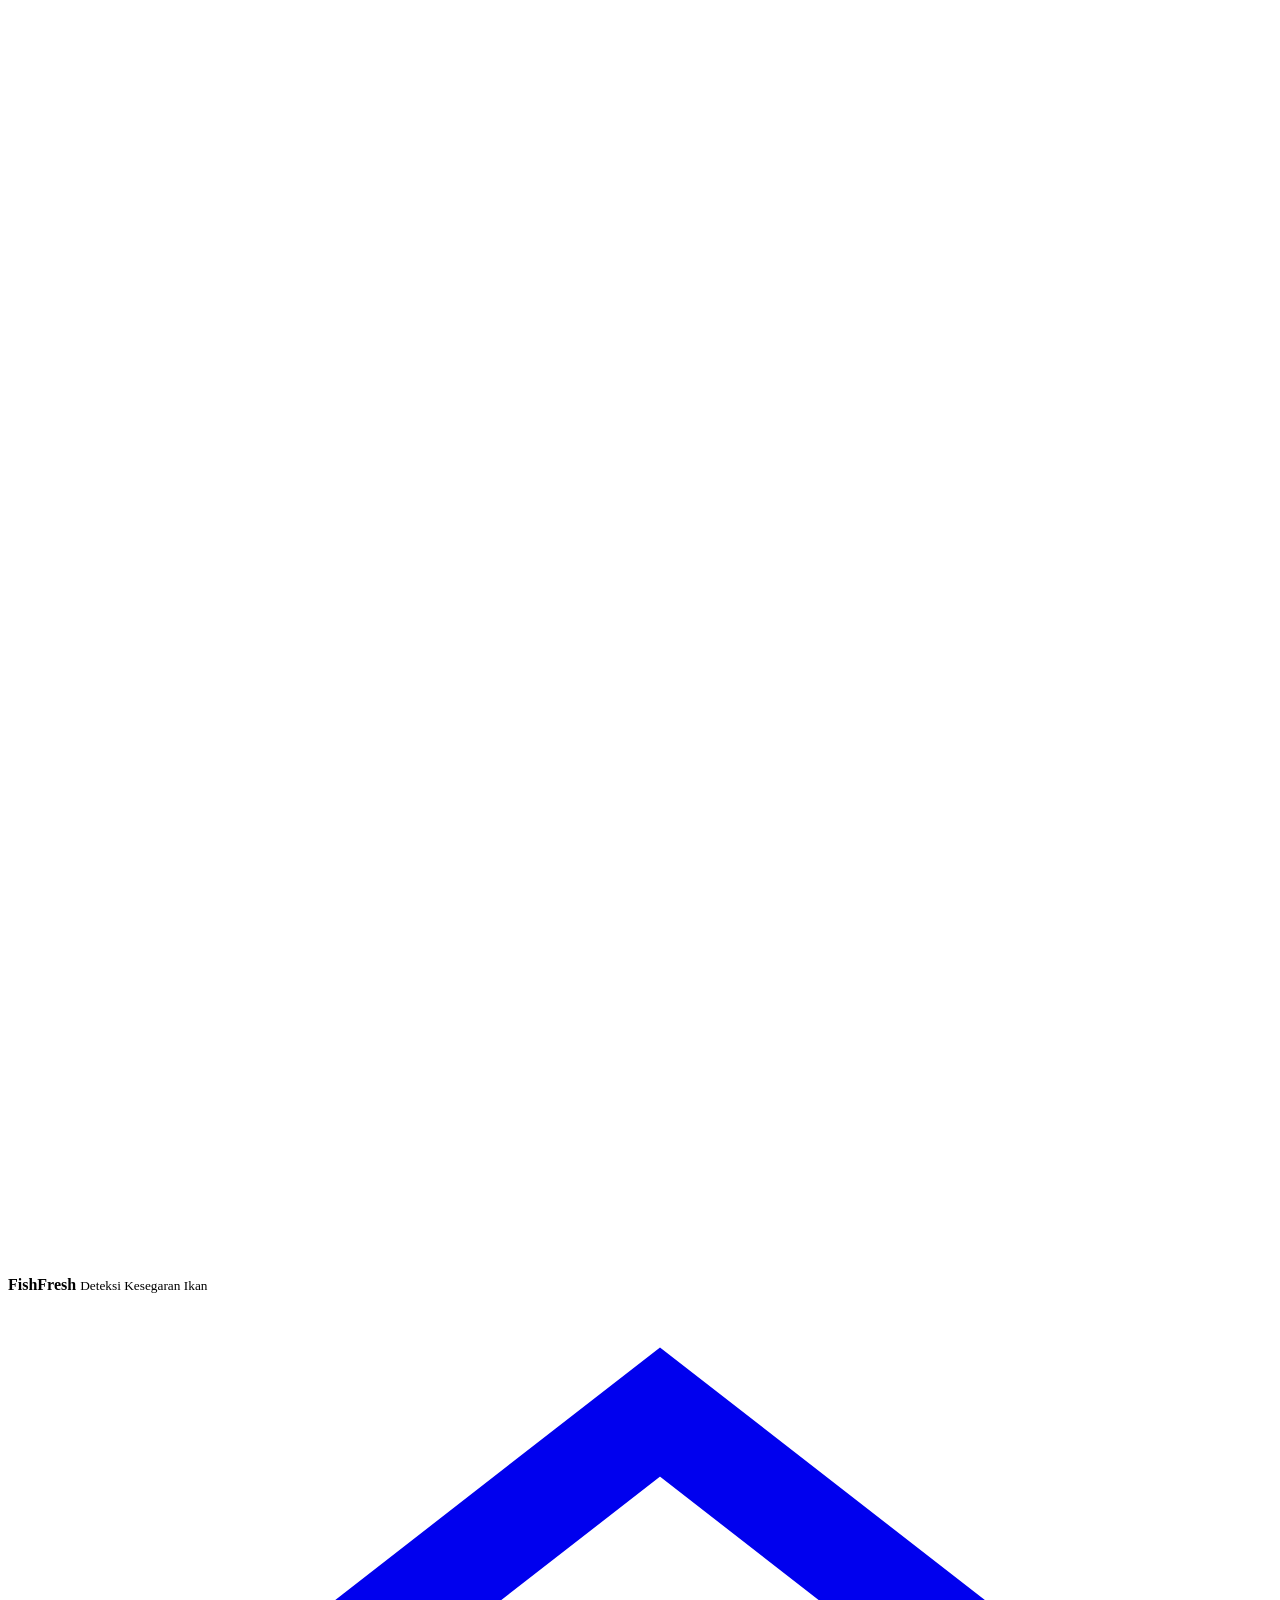
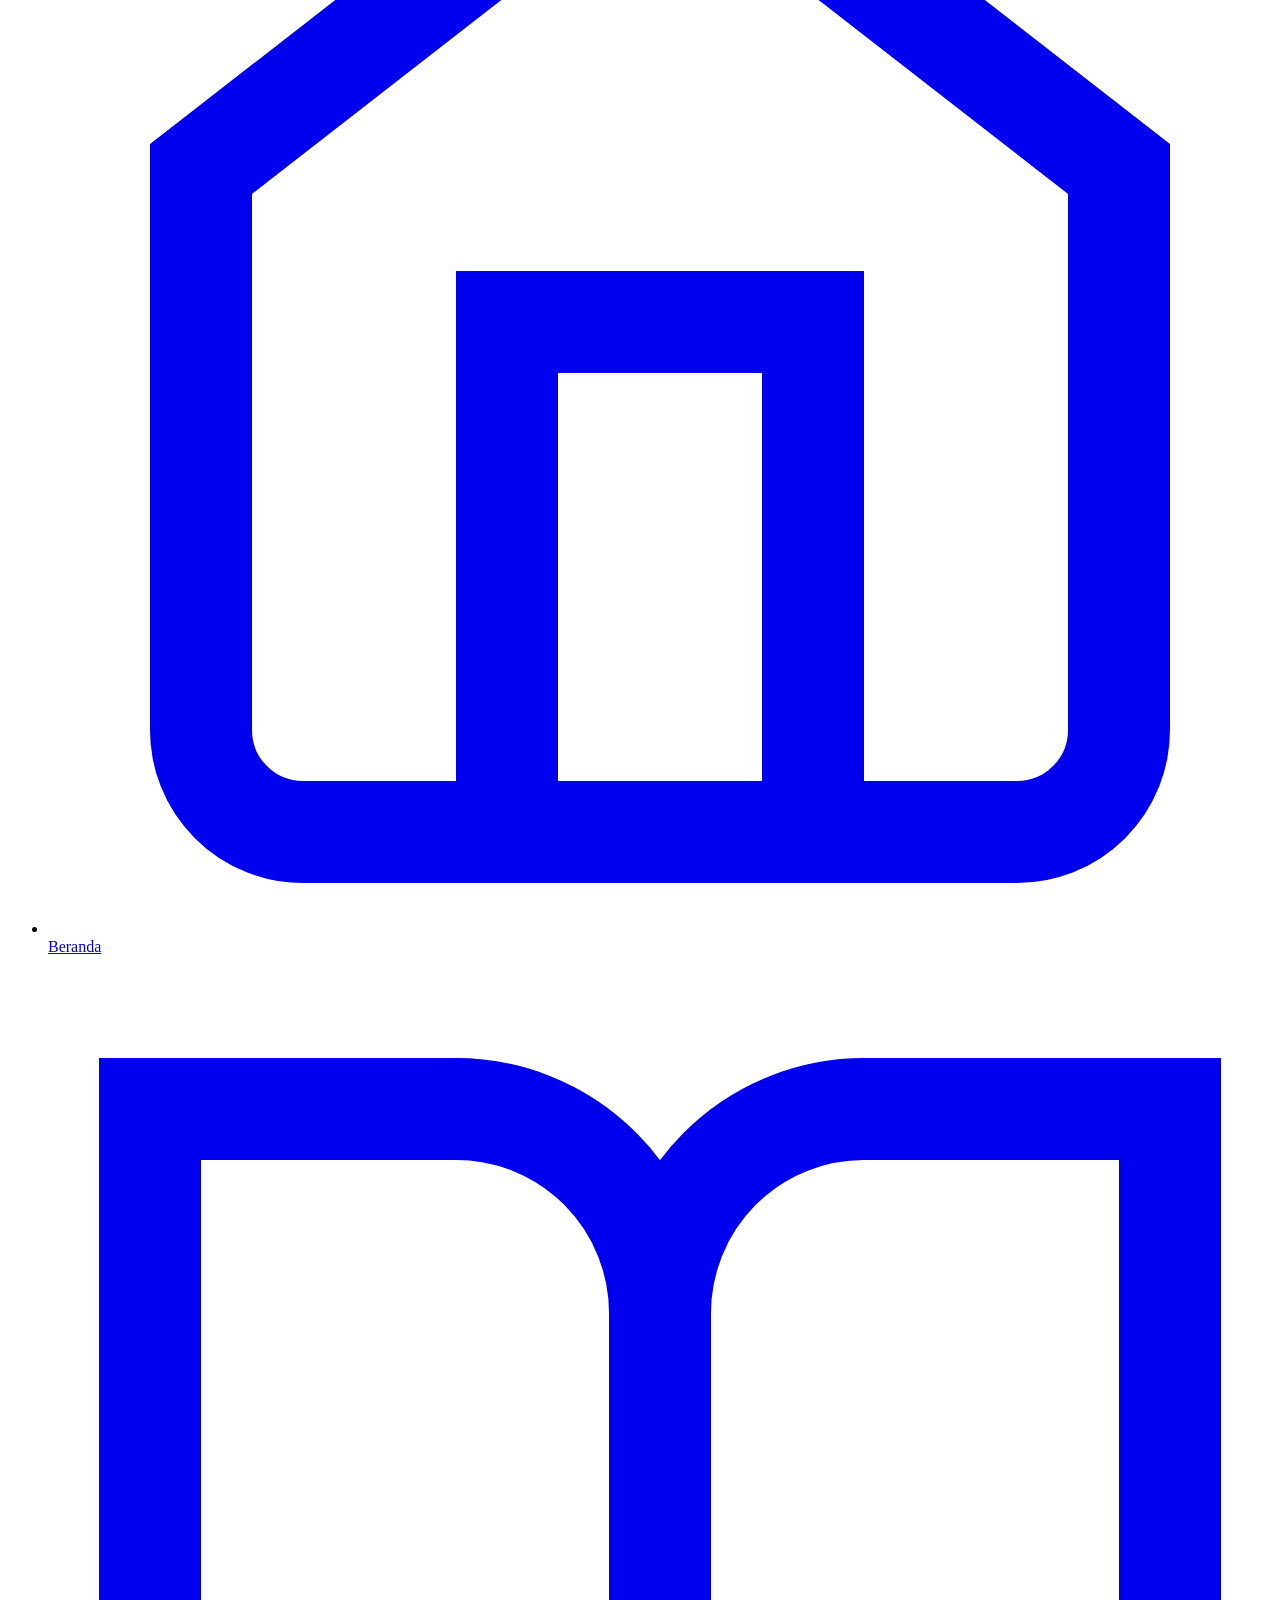
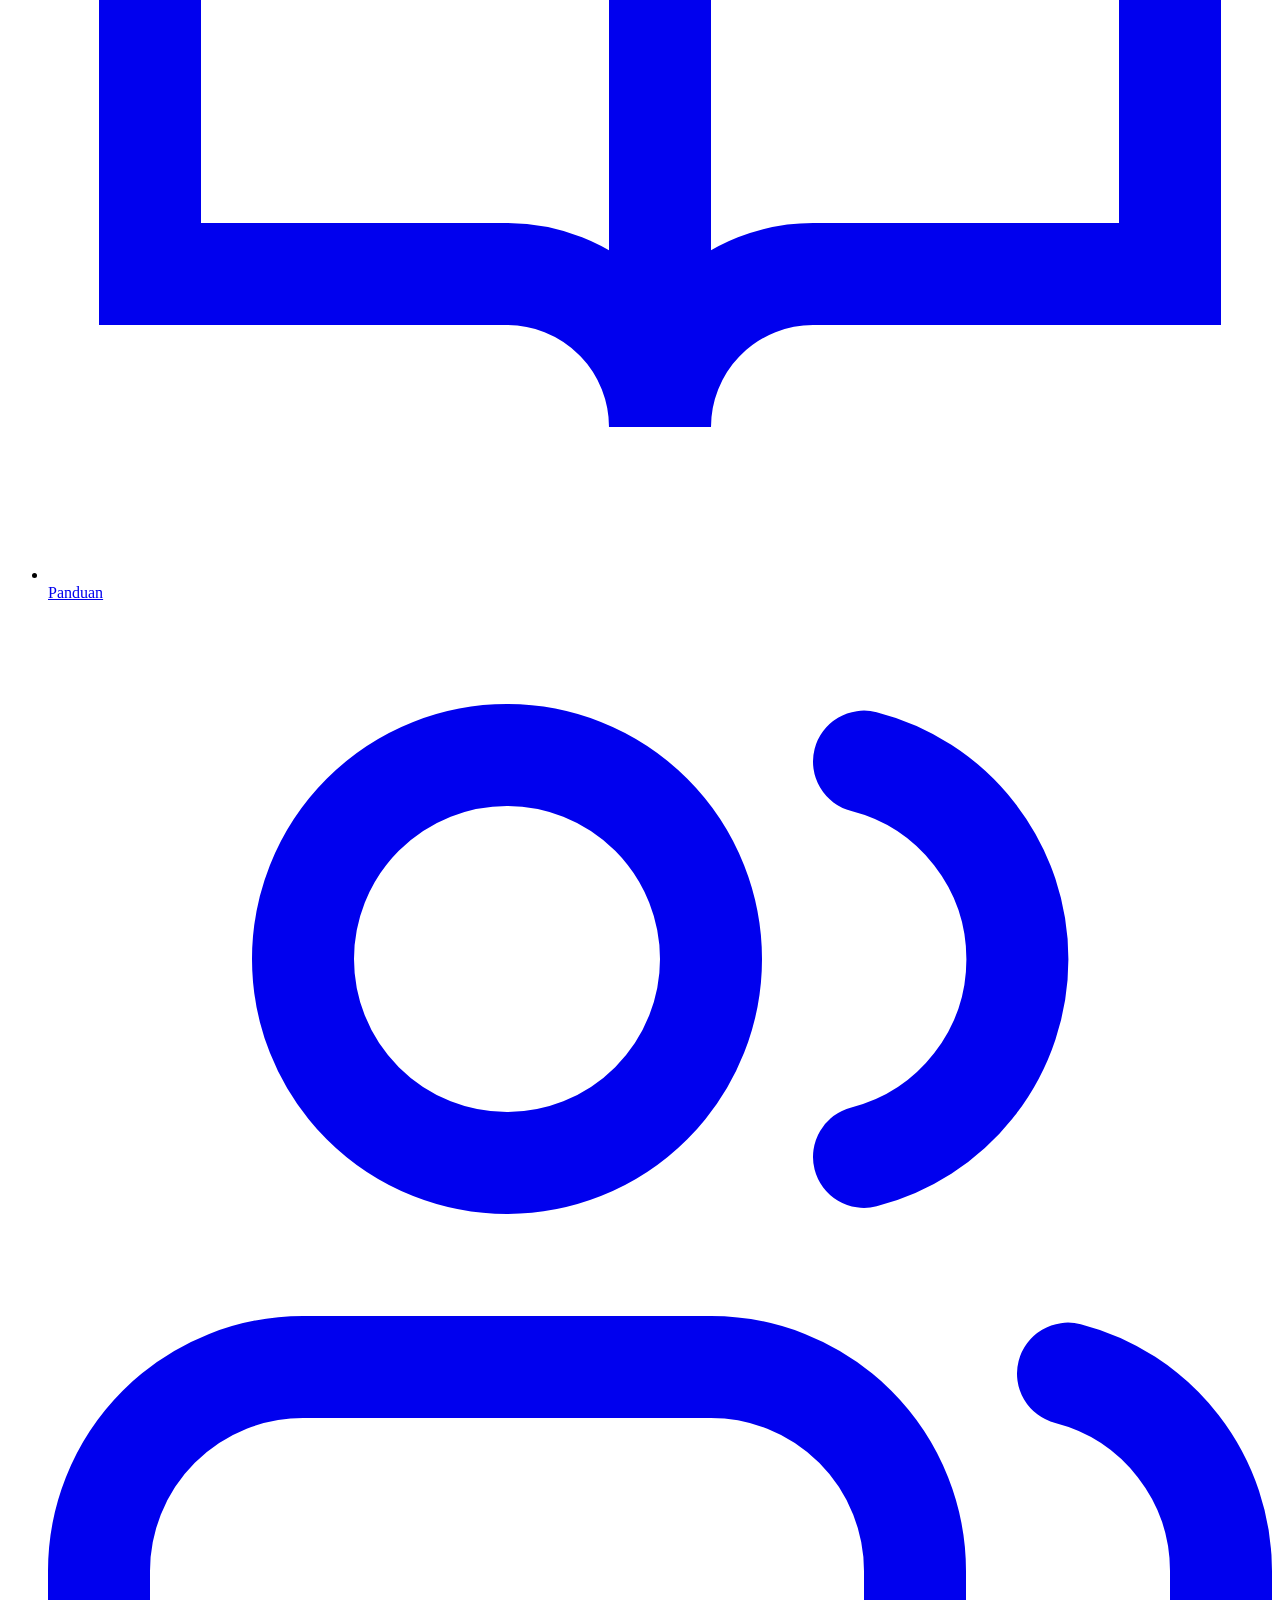
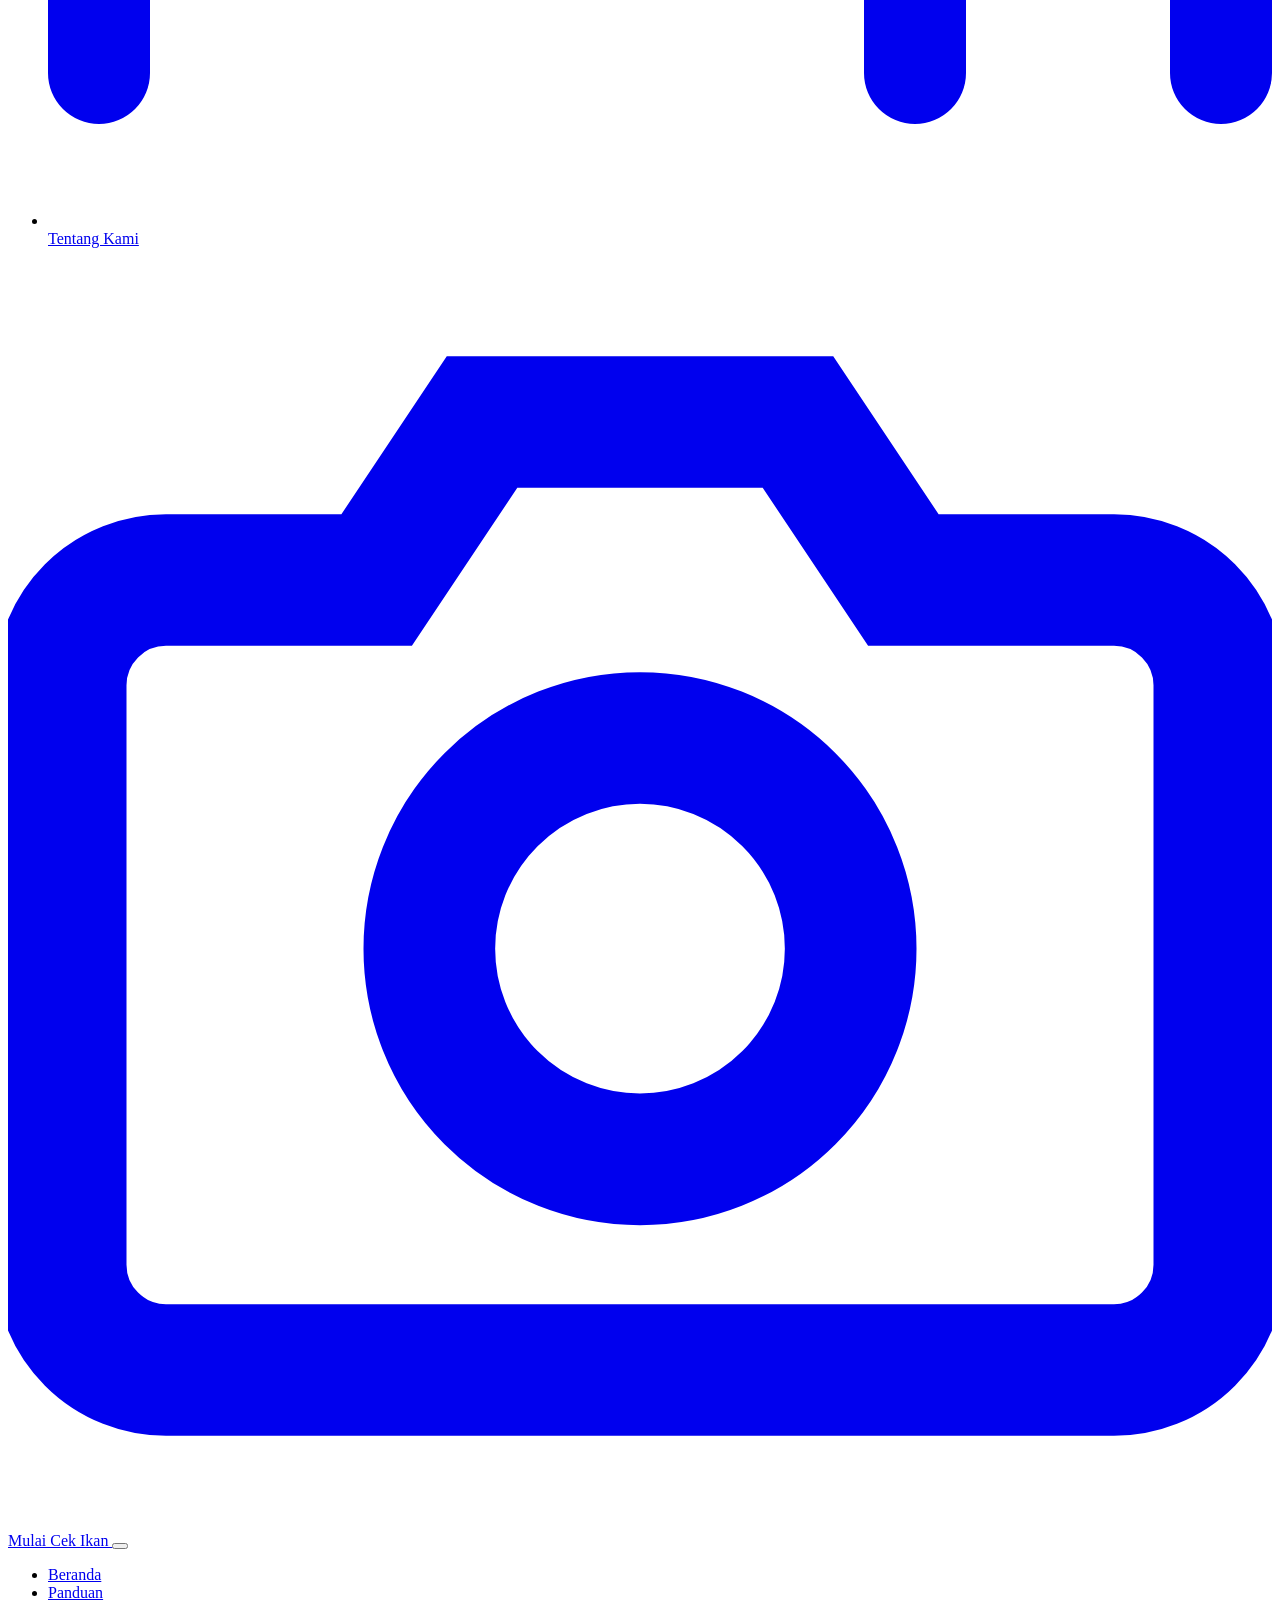
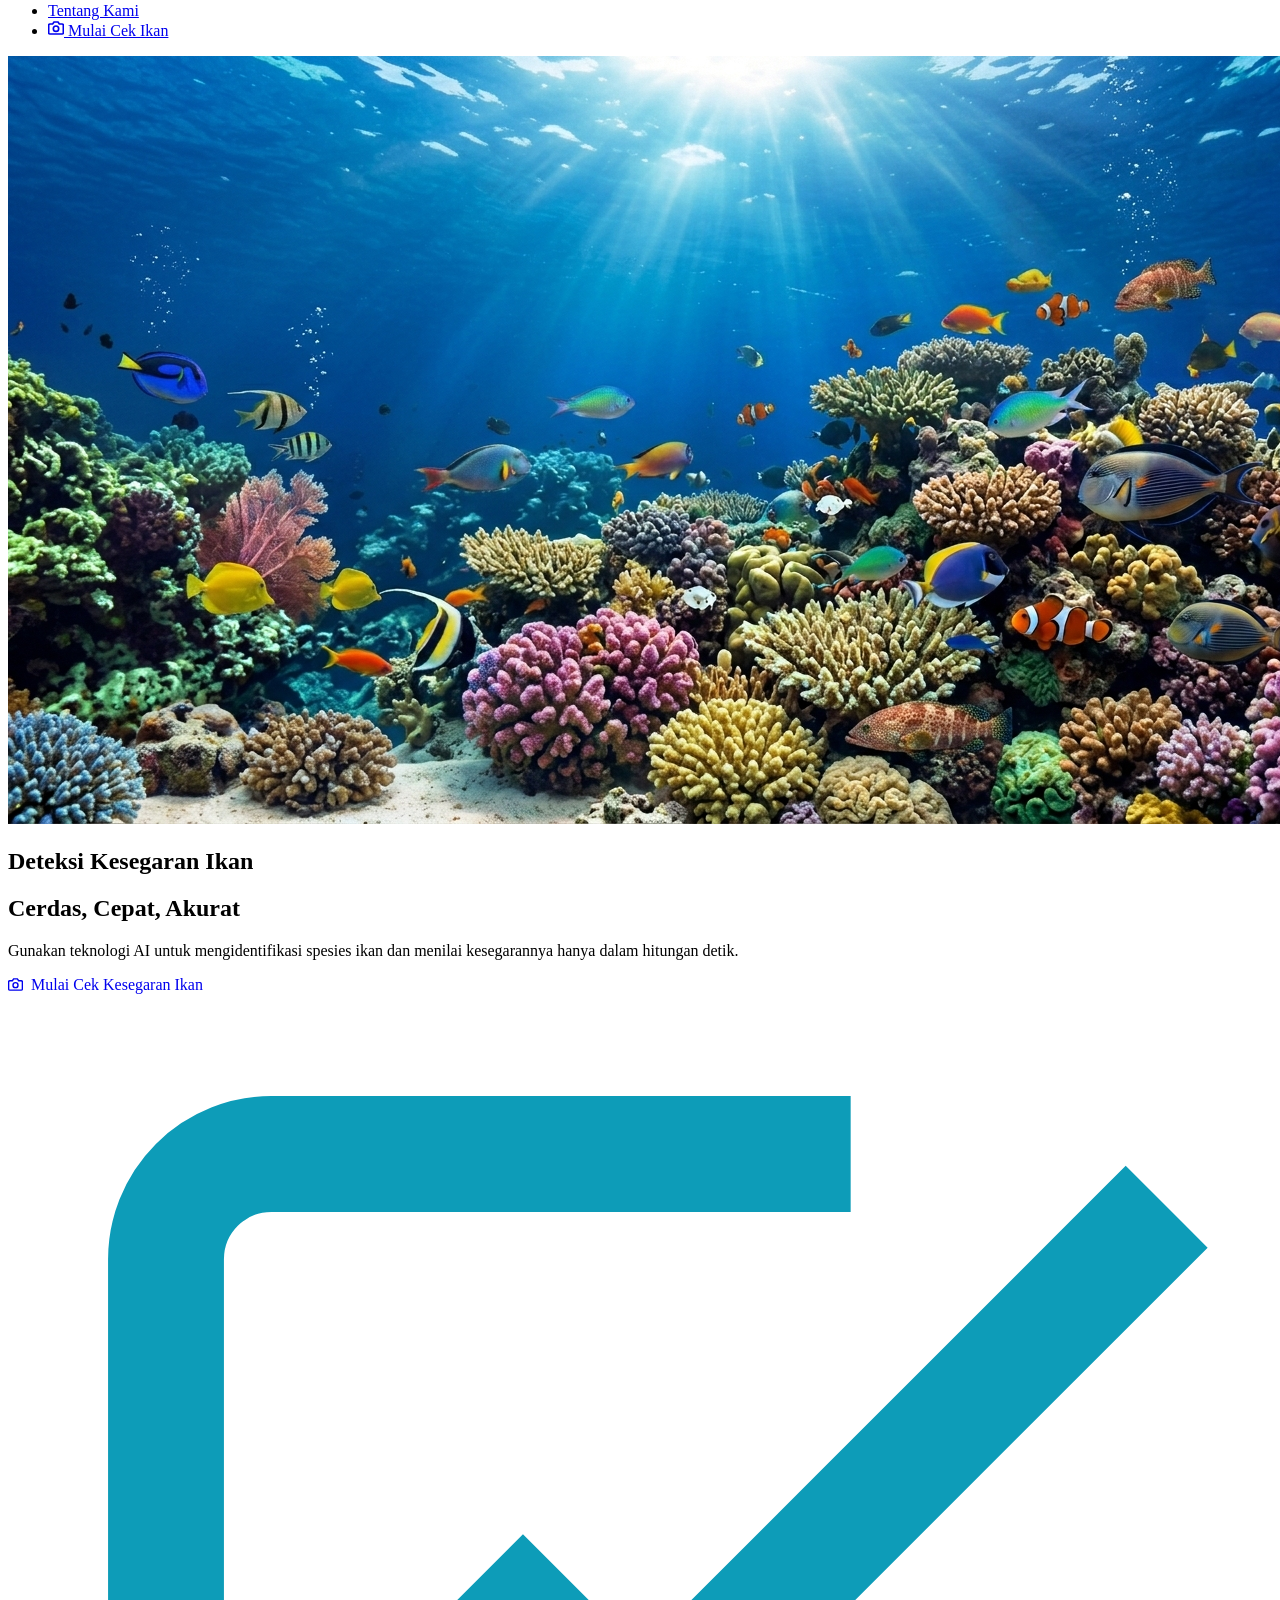
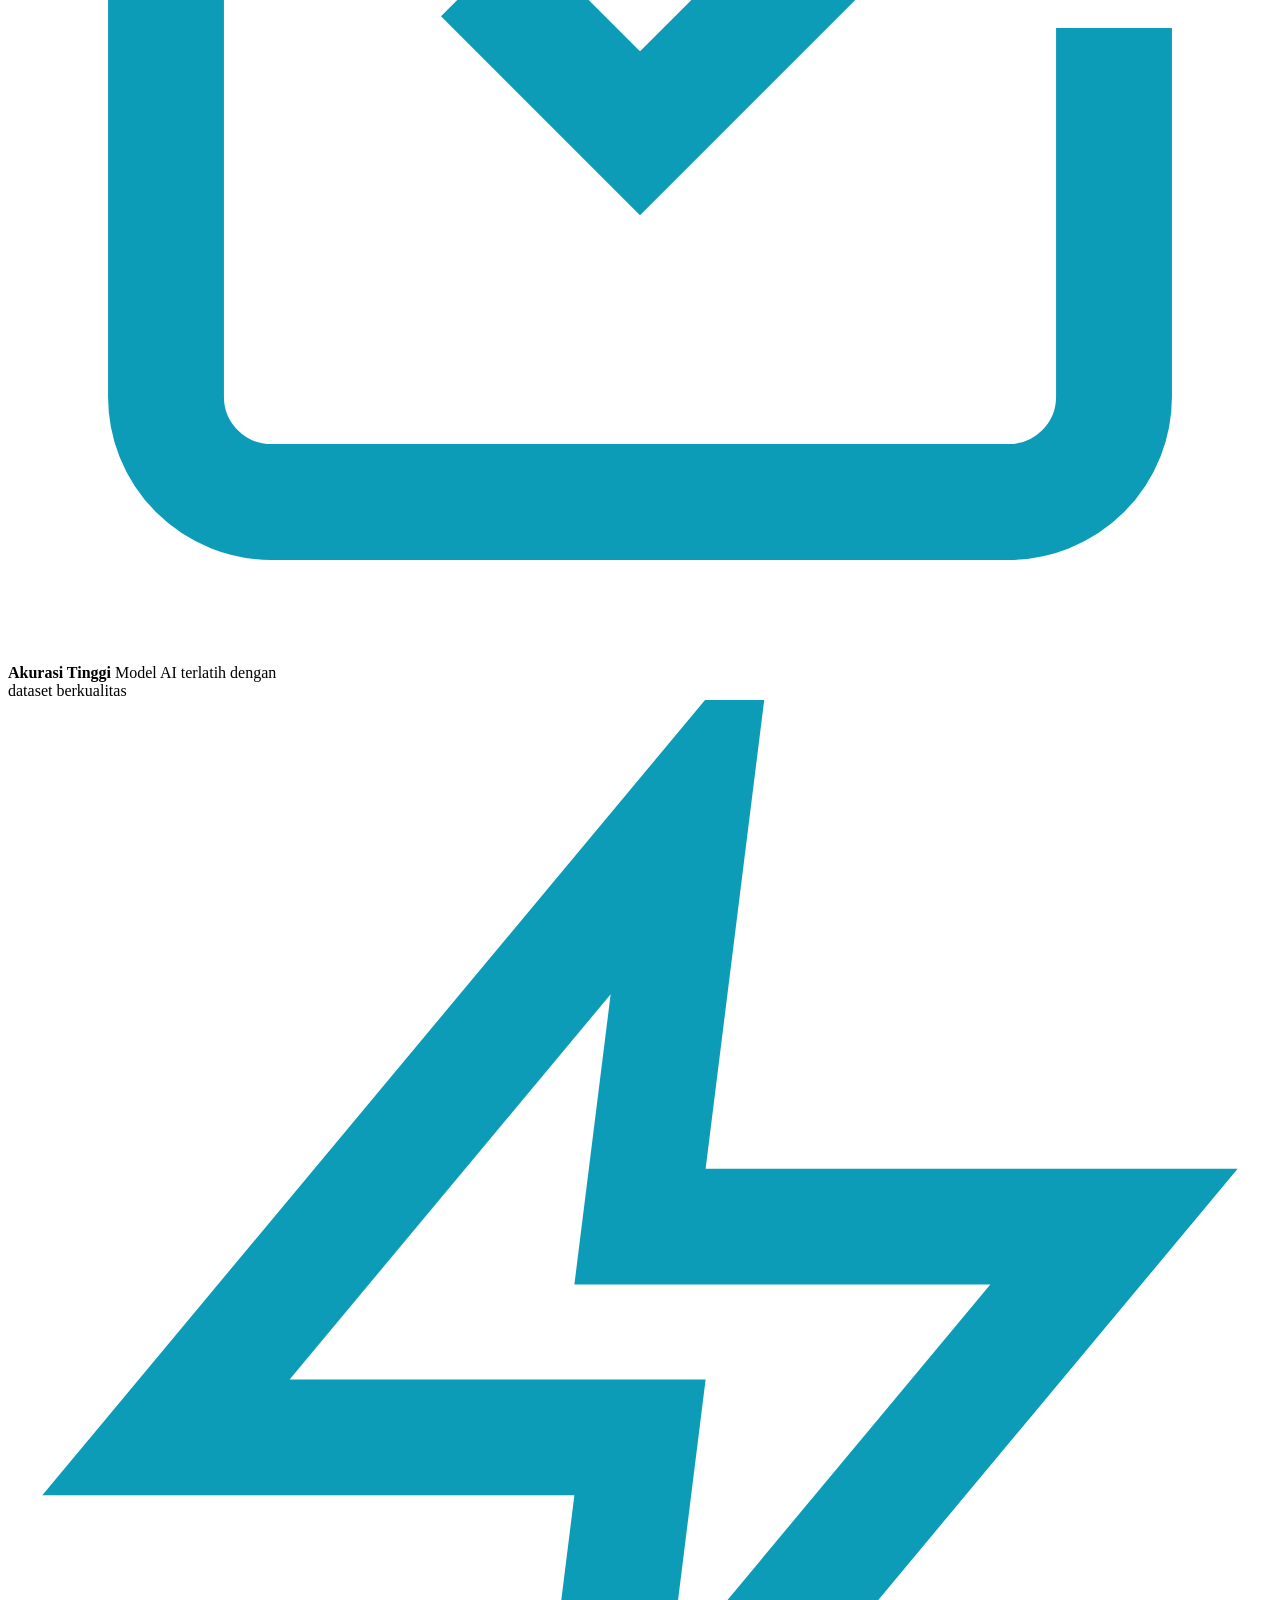
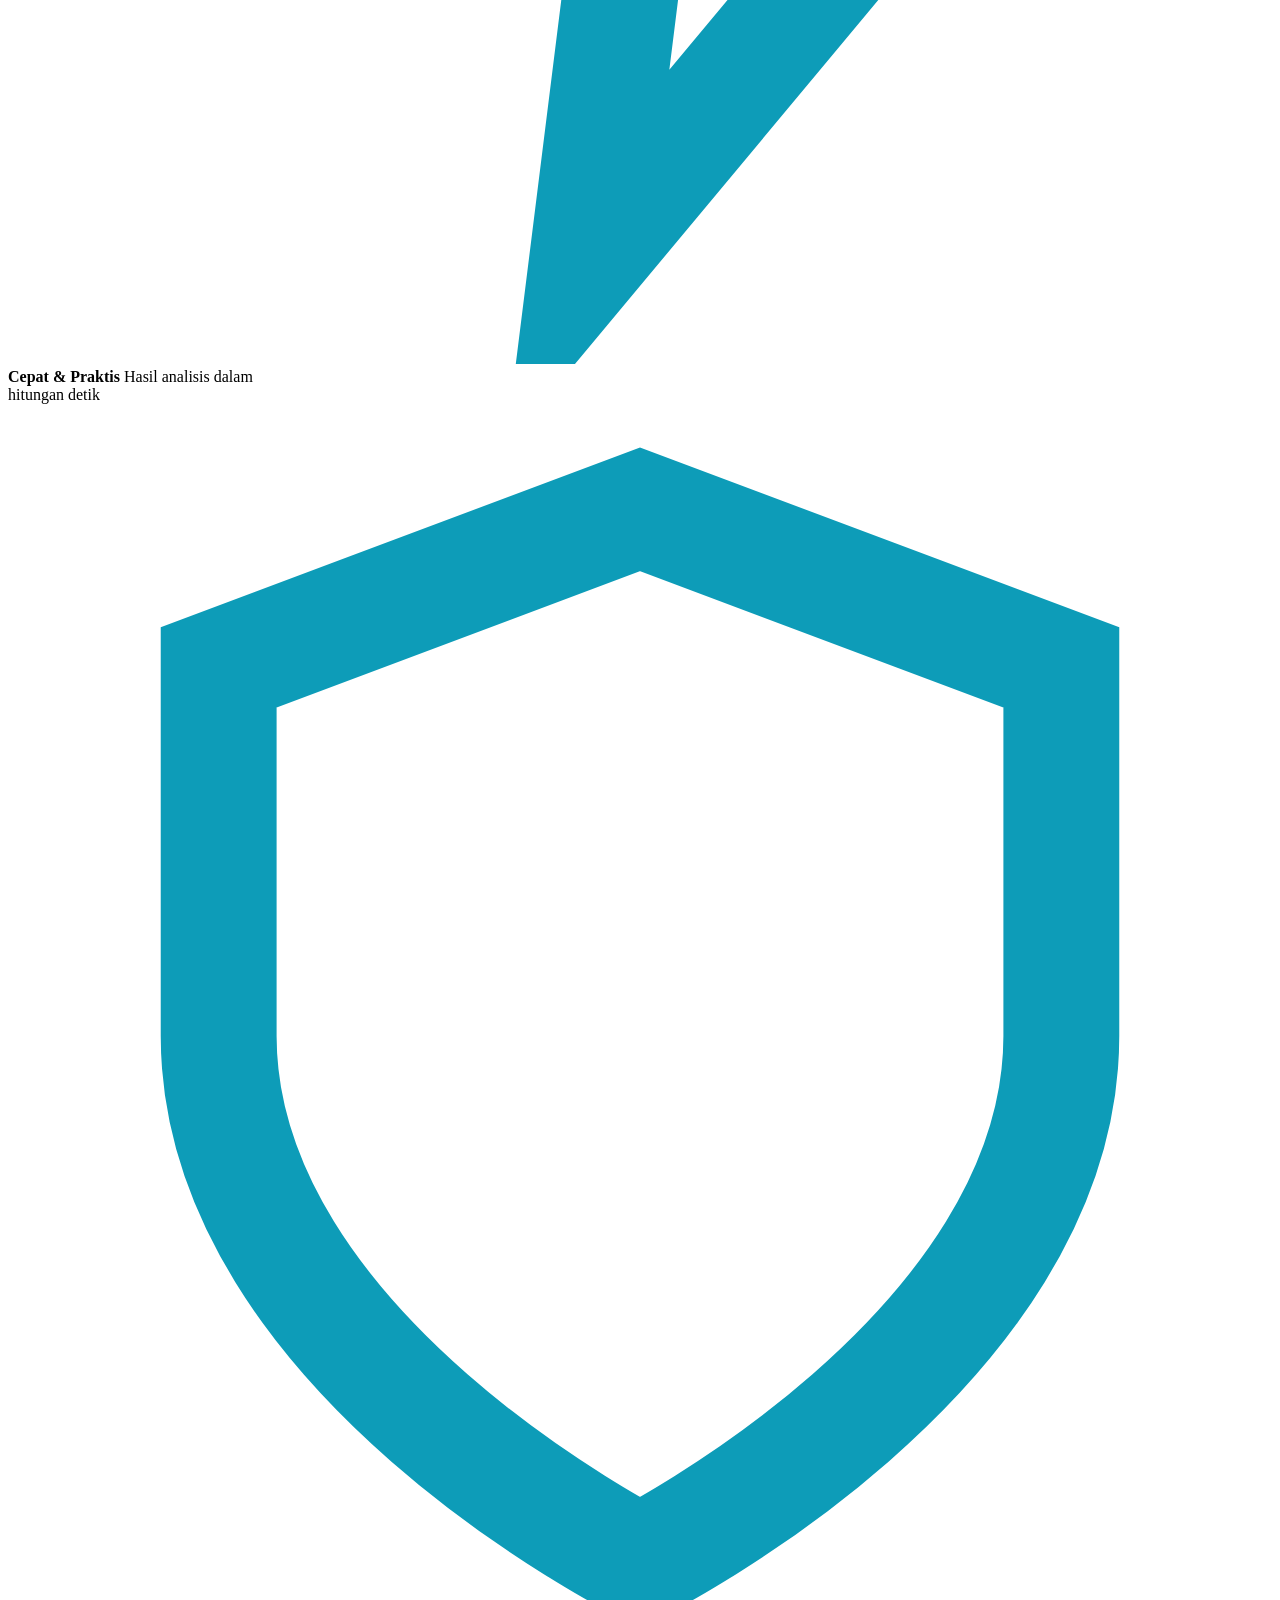
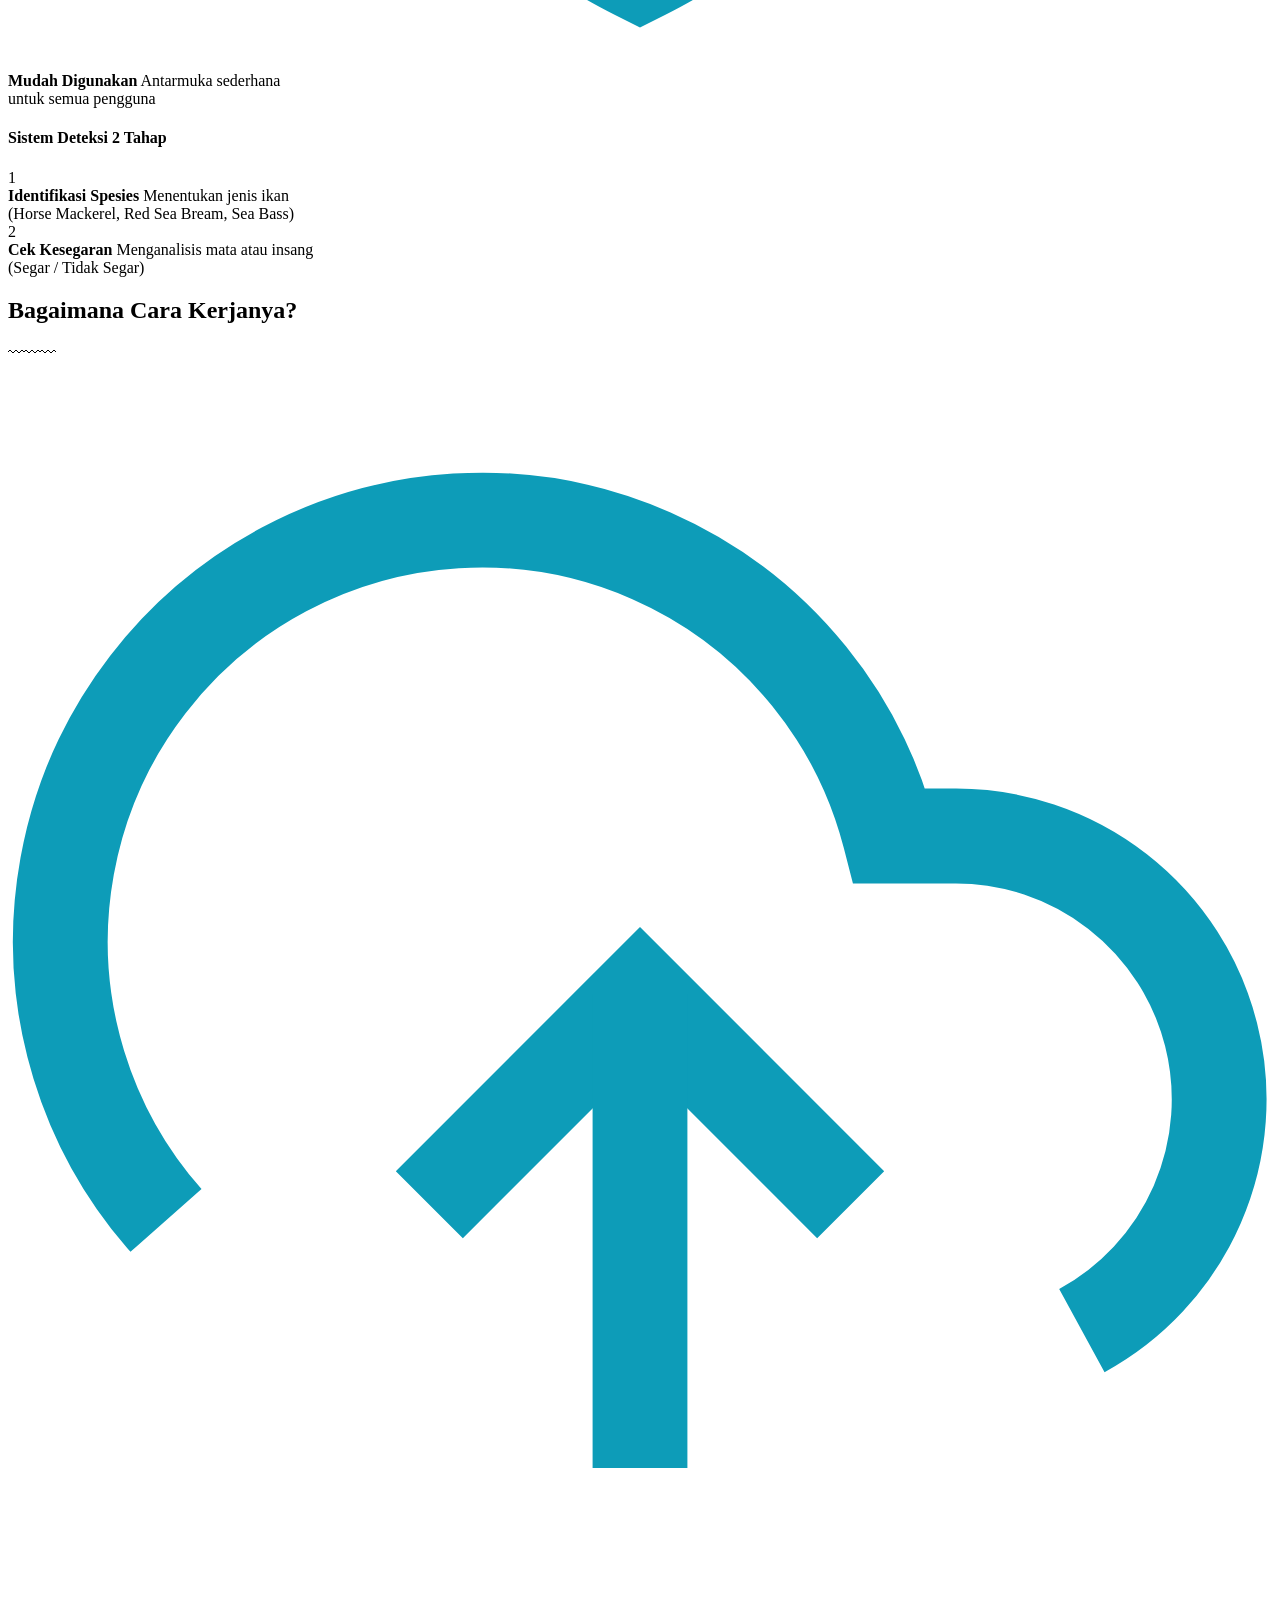
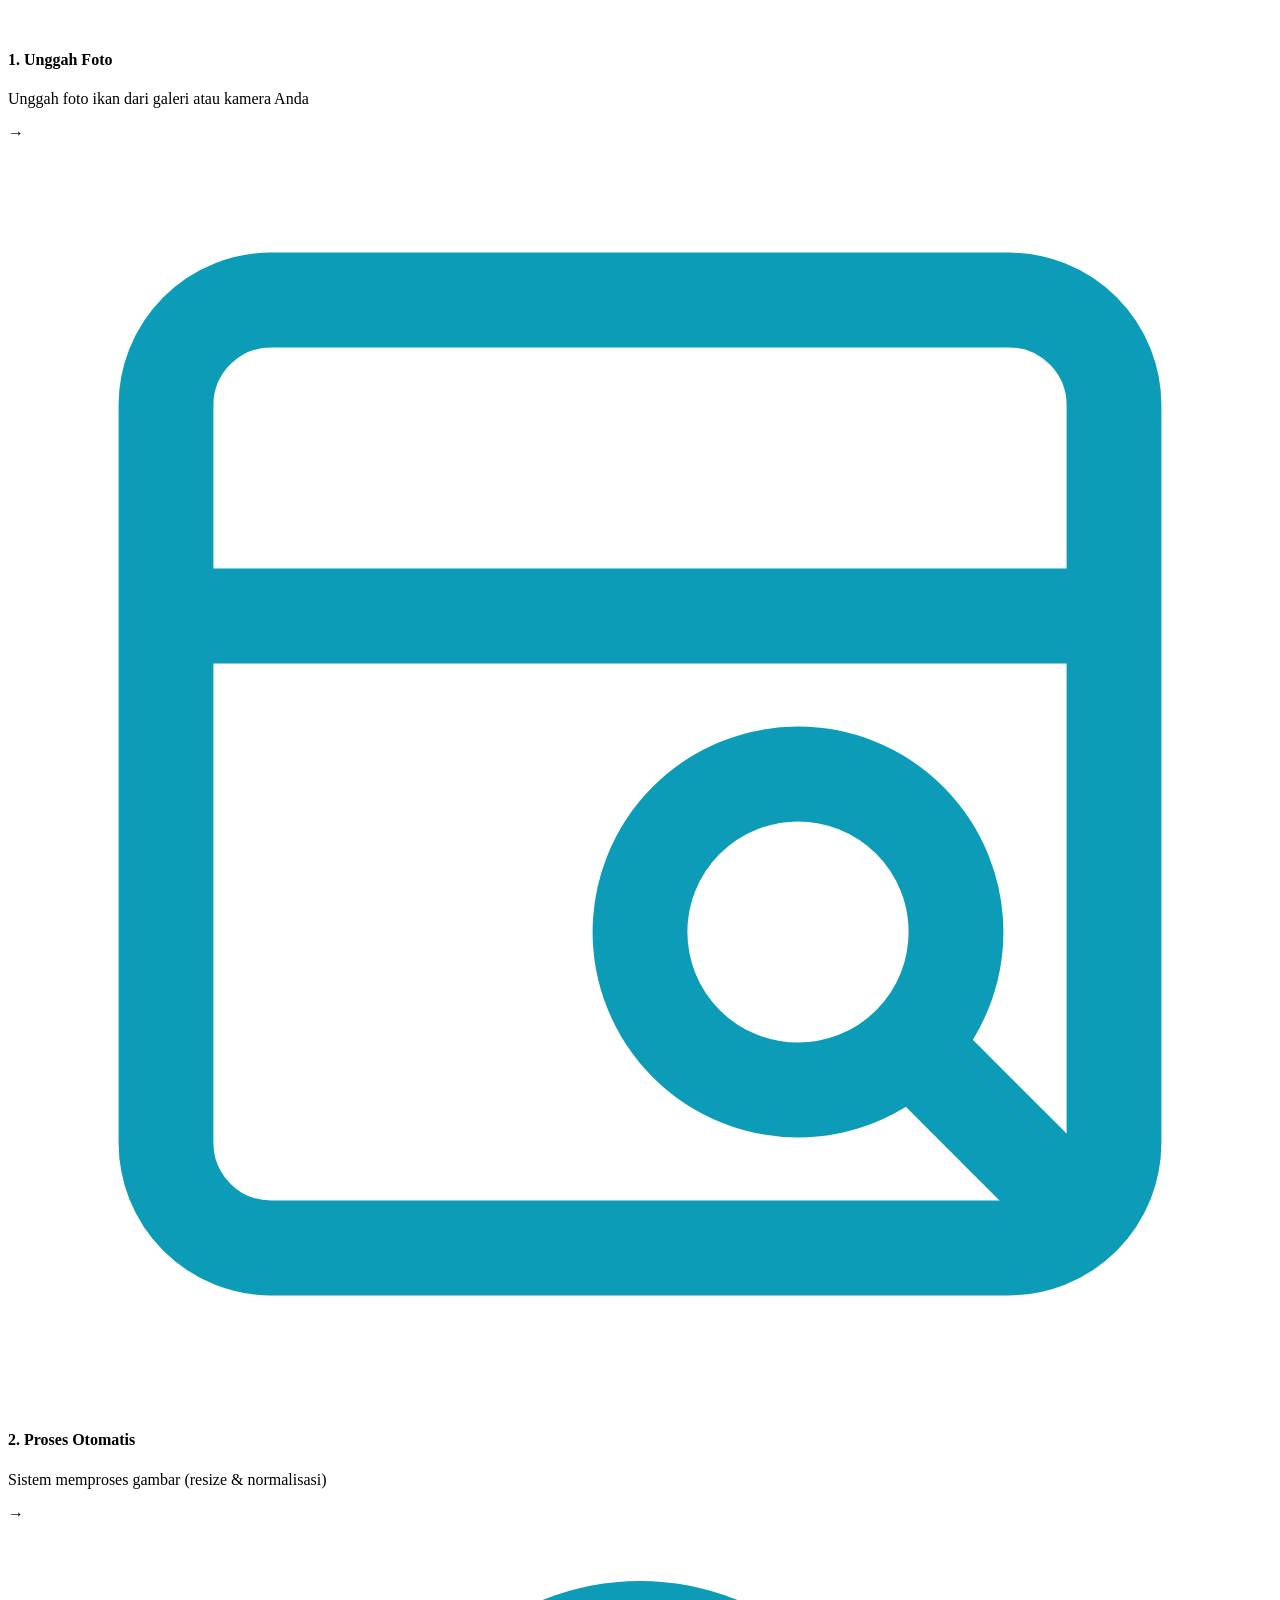
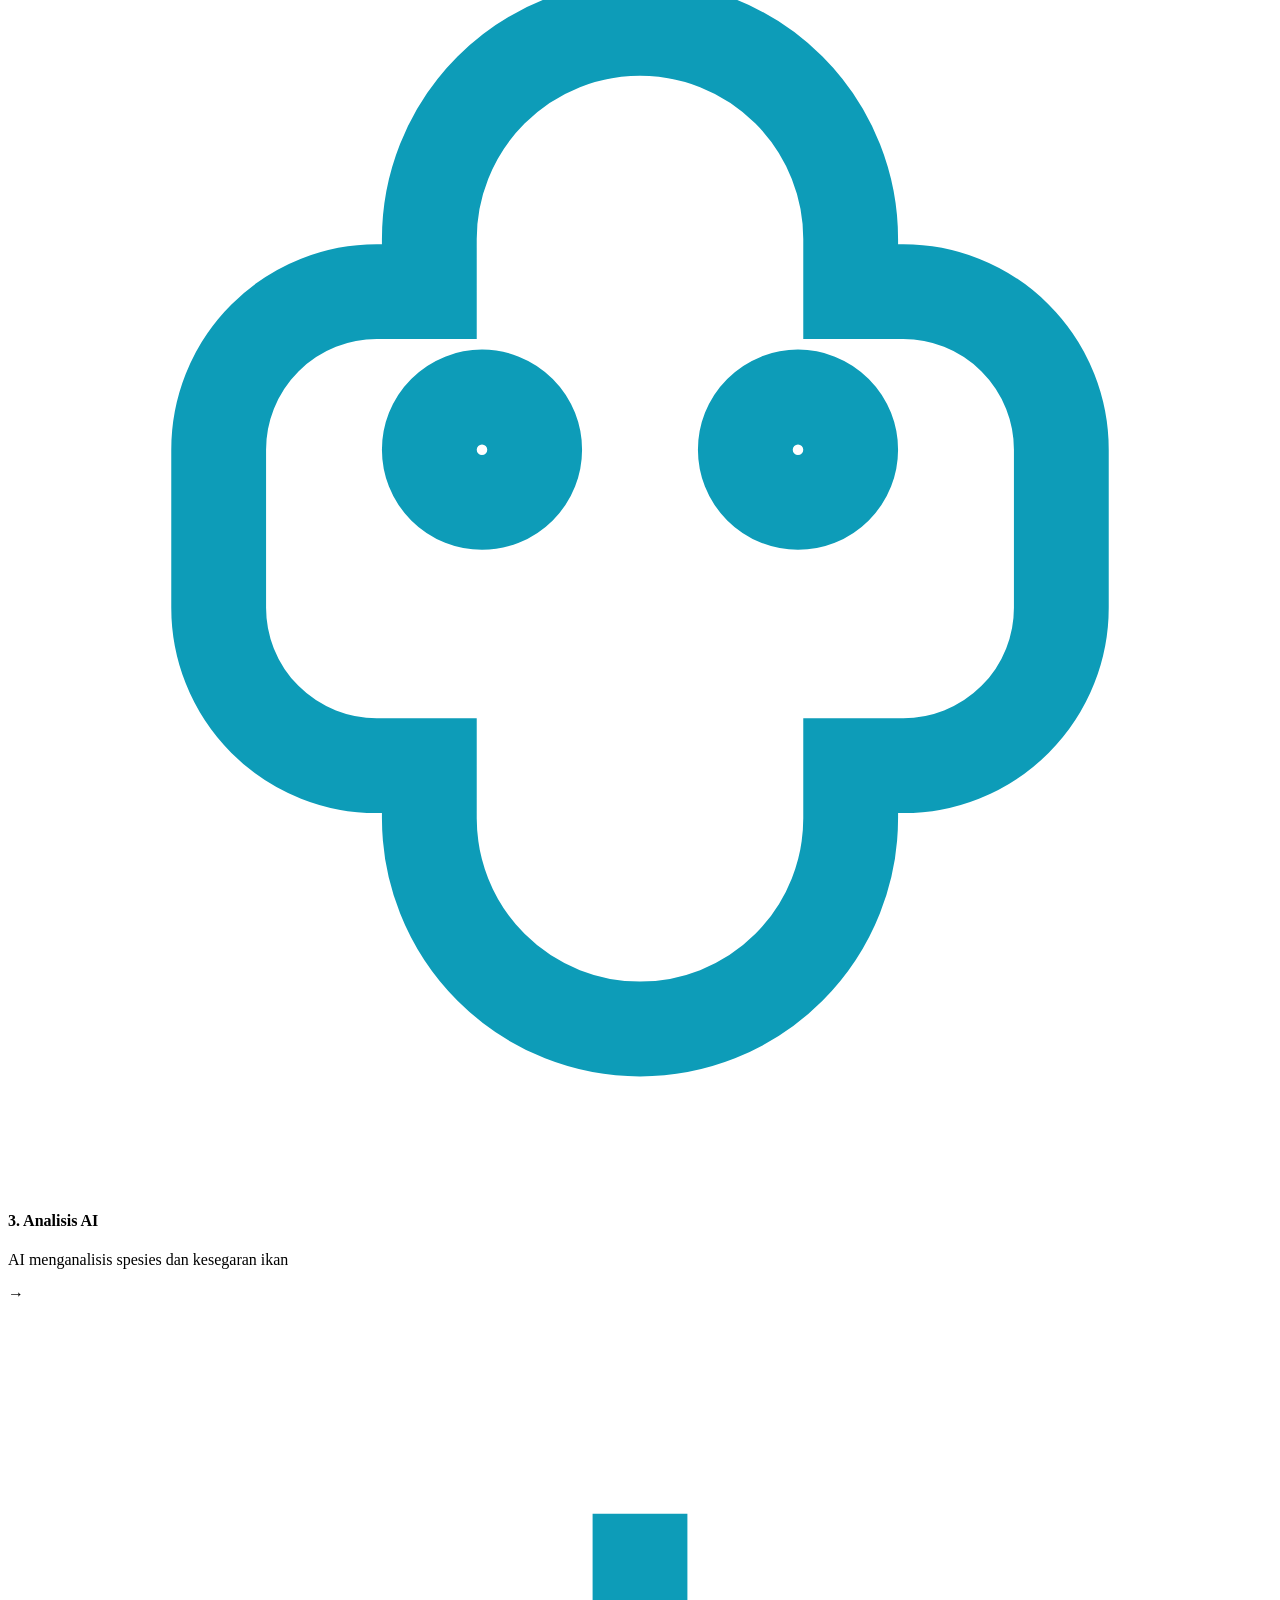
==== index.html @ bdd5d9a6 "Update index.html" ====
<!DOCTYPE html>
<html lang="id">

<head>
  <meta charset="UTF-8">
  <meta name="viewport" content="width=device-width, initial-scale=1.0">
  <title>FishFresh - Deteksi Kesegaran Ikan</title>

  <link rel="stylesheet" href="./assest/css/index.css">

  <link
    href="https://fonts.googleapis.com/css2?family=Inter:ital,wght@0,400;0,500;0,600;0,700;0,800;0,900;1,400&display=swap"
    rel="stylesheet">
</head>

<body>
  <!-- NAVBAR -->
  <nav>
    <div class="brand">
      <div class="brand-logo">
        <svg viewBox="0 0 28 28" fill="none" xmlns="http://www.w3.org/2000/svg">
          <ellipse cx="13" cy="14" rx="10" ry="7" fill="rgba(255,255,255,0.25)" stroke="#fff" stroke-width="1.2" />
          <path d="M23 14 C26 11 27 14 26 17 C24 15.5 23 14 23 14Z" fill="#fff" />
          <circle cx="8" cy="12.5" r="1.3" fill="#fff" />
          <path d="M4 14 C8 10 17 10 23 14 C17 18 8 18 4 14Z" fill="rgba(255,255,255,0.18)" />
        </svg>
      </div>
      <div class="brand-text">
        <b>FishFresh</b>
        <small>Deteksi Kesegaran Ikan</small>
      </div>
    </div>

    <ul class="nav-links">
      <li>
        <a href="beranda.html" class="active">
          <svg viewBox="0 0 24 24" fill="none" stroke="currentColor" stroke-width="2" stroke-linecap="round">
            <path d="M3 9l9-7 9 7v11a2 2 0 01-2 2H5a2 2 0 01-2-2z" />
            <polyline points="9 22 9 12 15 12 15 22" />
          </svg>
          Beranda
        </a>
      </li>
      <li>
        <a href="panduan.html">
          <svg viewBox="0 0 24 24" fill="none" stroke="currentColor" stroke-width="2" stroke-linecap="round">
            <path d="M2 3h6a4 4 0 014 4v14a3 3 0 00-3-3H2z" />
            <path d="M22 3h-6a4 4 0 00-4 4v14a3 3 0 013-3h7z" />
          </svg>
          Panduan
        </a>
      </li>
      <li>
        <a href="tentang.html">
          <svg viewBox="0 0 24 24" fill="none" stroke="currentColor" stroke-width="2" stroke-linecap="round">
            <path d="M17 21v-2a4 4 0 00-4-4H5a4 4 0 00-4 4v2" />
            <circle cx="9" cy="7" r="4" />
            <path d="M23 21v-2a4 4 0 00-3-3.87M16 3.13a4 4 0 010 7.75" />
          </svg>
          Tentang Kami
        </a>
      </li>
    </ul>

    <a href="cek.html" class="btn-cta nav-cta-desktop">
      <svg viewBox="0 0 24 24" fill="none" stroke="currentColor" stroke-width="2.5" stroke-linecap="round">
        <path d="M23 19a2 2 0 01-2 2H3a2 2 0 01-2-2V8a2 2 0 012-2h4l2-3h6l2 3h4a2 2 0 012 2z" />
        <circle cx="12" cy="13" r="4" />
      </svg>
      Mulai Cek Ikan
    </a>

    <button class="ham-btn" id="ham" aria-label="Menu">
      <span></span>
      <span></span>
      <span></span>
    </button>

    <div class="mobile-menu" id="mobileMenu">
      <ul>
        <li><a href="beranda.html" class="active">Beranda</a></li>
        <li><a href="panduan.html">Panduan</a></li>
        <li><a href="tentang.html">Tentang Kami</a></li>
        <li>
          <a href="cek.html" class="btn-cta-mobile">
            <svg viewBox="0 0 24 24" fill="none" stroke="currentColor" stroke-width="2.5"
              style="width:16px;height:16px;">
              <path d="M23 19a2 2 0 01-2 2H3a2 2 0 01-2-2V8a2 2 0 012-2h4l2-3h6l2 3h4a2 2 0 012 2z" />
              <circle cx="12" cy="13" r="4" />
            </svg>
            Mulai Cek Ikan
          </a>
        </li>
      </ul>
    </div>
  </nav>

  <section class="hero" id="heroSection">
    <div class="hero-bg-wrap">
      <img id="heroBgImg" src="./assest/img/laut.png" alt="Background pantai" />
    </div>

    <div class="hero-overlay"></div>

    <div class="hero-inner">
      <div class="hero-left">
        <h1>Deteksi Kesegaran Ikan</h1>
        <h2>Cerdas, Cepat, Akurat</h2>
        <p>Gunakan teknologi AI untuk mengidentifikasi spesies ikan dan menilai kesegarannya hanya dalam hitungan
          detik.</p>

        <div class="hero-btns">
          <a href="cek.html" class="btn-primary"
            style="text-decoration: none; display: inline-flex; align-items: center; gap: 8px;">
            <svg width="15" height="15" fill="none" stroke="currentColor" stroke-width="2.2" viewBox="0 0 24 24">
              <path d="M23 19a2 2 0 01-2 2H3a2 2 0 01-2-2V8a2 2 0 012-2h4l2-3h6l2 3h4a2 2 0 012 2z" />
              <circle cx="12" cy="13" r="4" />
            </svg>
            Mulai Cek Kesegaran Ikan
          </a>
        </div>

        <div class="hero-features">
          <div class="hero-feat">
            <div class="hero-feat-icon">
              <svg viewBox="0 0 24 24" fill="none" stroke="#0d9cb8" stroke-width="2.2">
                <polyline points="9 11 12 14 22 4" />
                <path d="M21 12v7a2 2 0 01-2 2H5a2 2 0 01-2-2V5a2 2 0 012-2h11" />
              </svg>
            </div>
            <div class="hero-feat-text">
              <strong>Akurasi Tinggi</strong>
              <span>Model AI terlatih dengan<br>dataset berkualitas</span>
            </div>
          </div>
          <div class="hero-feat">
            <div class="hero-feat-icon">
              <svg viewBox="0 0 24 24" fill="none" stroke="#0d9cb8" stroke-width="2.2">
                <polygon points="13 2 3 14 12 14 11 22 21 10 12 10 13 2" />
              </svg>
            </div>
            <div class="hero-feat-text">
              <strong>Cepat &amp; Praktis</strong>
              <span>Hasil analisis dalam<br>hitungan detik</span>
            </div>
          </div>
          <div class="hero-feat">
            <div class="hero-feat-icon">
              <svg viewBox="0 0 24 24" fill="none" stroke="#0d9cb8" stroke-width="2.2">
                <path d="M12 22s8-4 8-10V5l-8-3-8 3v7c0 6 8 10 8 10z" />
              </svg>
            </div>
            <div class="hero-feat-text">
              <strong>Mudah Digunakan</strong>
              <span>Antarmuka sederhana<br>untuk semua pengguna</span>
            </div>
          </div>
        </div>
      </div>

      <div class="hero-card">
        <h4>Sistem Deteksi 2 Tahap</h4>
        <div class="hc-step">
          <div class="hc-num">1</div>
          <div class="hc-info">
            <strong>Identifikasi Spesies</strong>
            <span>Menentukan jenis ikan<br>(Horse Mackerel, Red Sea Bream, Sea Bass)</span>
          </div>
        </div>
        <div class="hc-step">
          <div class="hc-num">2</div>
          <div class="hc-info">
            <strong>Cek Kesegaran</strong>
            <span>Menganalisis mata atau insang<br>(Segar / Tidak Segar)</span>
          </div>
        </div>
      </div>
    </div>
  </section>

  <section class="how-section">
    <div class="section-head">
      <h2>Bagaimana Cara Kerjanya?</h2>
      <div class="wave">〰〰〰</div>
    </div>
    <div class="steps-wrap">

      <div class="step-box">
        <div class="step-icon-wrap">
          <svg viewBox="0 0 24 24" fill="none" stroke="#0d9cb8" stroke-width="1.8">
            <polyline points="16 16 12 12 8 16" />
            <line x1="12" y1="12" x2="12" y2="21" />
            <path d="M20.39 18.39A5 5 0 0018 9h-1.26A8 8 0 103 16.3" />
          </svg>
        </div>
        <h4>1. Unggah Foto</h4>
        <p>Unggah foto ikan dari galeri atau kamera Anda</p>
      </div>

      <div class="step-arr">→</div>

      <div class="step-box">
        <div class="step-icon-wrap">
          <svg viewBox="0 0 24 24" fill="none" stroke="#0d9cb8" stroke-width="1.8">
            <rect x="3" y="3" width="18" height="18" rx="2" />
            <path d="M3 9h18" />
            <circle cx="15" cy="15" r="3" />
            <line x1="17.1" y1="17.1" x2="20" y2="20" />
          </svg>
        </div>
        <h4>2. Proses Otomatis</h4>
        <p>Sistem memproses gambar (resize &amp; normalisasi)</p>
      </div>

      <div class="step-arr">→</div>

      <div class="step-box">
        <div class="step-icon-wrap">
          <svg viewBox="0 0 24 24" fill="none" stroke="#0d9cb8" stroke-width="1.8">
            <path
              d="M12 2a4 4 0 014 4v1h1a3 3 0 013 3v3a3 3 0 01-3 3h-1v1a4 4 0 01-8 0v-1H7a3 3 0 01-3-3v-3a3 3 0 013-3h1V6a4 4 0 014-4z" />
            <circle cx="9" cy="10" r="1" />
            <circle cx="15" cy="10" r="1" />
          </svg>
        </div>
        <h4>3. Analisis AI</h4>
        <p>AI menganalisis spesies dan kesegaran ikan</p>
      </div>

      <div class="step-arr">→</div>

      <div class="step-box">
        <div class="step-icon-wrap">
          <svg viewBox="0 0 24 24" fill="none" stroke="#0d9cb8" stroke-width="1.8">
            <line x1="18" y1="20" x2="18" y2="10" />
            <line x1="12" y1="20" x2="12" y2="4" />
            <line x1="6" y1="20" x2="6" y2="14" />
            <polyline points="2 20 22 20" />
          </svg>
        </div>
        <h4>4. Hasil Instan</h4>
        <p>Lihat hasil identifikasi lengkap beserta tingkat kepercayaan</p>
      </div>

    </div>
  </section>

  <section class="cards-section">
    <div class="cards-grid">

      <div class="icard icard-1">
        <img class="icard-bg-img" src="https://images.unsplash.com/photo-1544551763-46a013bb70d5?w=600&q=80&fit=crop"
          alt="Ikan" style="object-position:right center" />
        <div class="icard-overlay"></div>
        <div class="icard-content">
          <h3>Panduan Pengambilan Gambar</h3>
          <p>Pelajari cara mengambil foto ikan yang tepat untuk hasil akurat</p>
          <a href="panduan.html" class="icard-btn"
            style="background:#0d9cb8; color:#fff; text-decoration:none; display:inline-block; text-align:center;">Lihat
            Panduan</a>
        </div>
      </div>

      <div class="icard icard-3">
        <img class="icard-bg-img" src="https://images.unsplash.com/photo-1529156069898-49953e39b3ac?w=600&q=80&fit=crop"
          alt="Tim" style="object-position:right top" />
        <div class="icard-overlay"></div>
        <div class="icard-content">
          <h3>Tentang Kami</h3>
          <p>Kenali tim di balik pengembangan sistem ini</p>
          <a href="tentang.html" class="icard-btn"
            style="background:#0d9cb8; color:#fff; text-decoration:none; display:inline-block; text-align:center;">Lihat
            Profil</a>
        </div>
      </div>

      <div class="icard icard-4">
        <img class="icard-bg-img" src="https://images.unsplash.com/photo-1565193566173-7a0ee3dbe261?w=600&q=80&fit=crop"
          alt="Ikan segar" style="object-position:right center" />
        <div class="icard-overlay"></div>
        <div class="icard-content">
          <h3>Mulai Cek Sekarang</h3>
          <p>Langsung cek kesegaran ikan Anda dengan AI kami</p>
          <a href="cek.html" class="icard-btn"
            style="background:rgba(255,255,255,0.18); color:#fff; border:1px solid rgba(255,255,255,0.4); text-decoration:none; display:inline-block; text-align:center;">Cek
            Sekarang</a>
        </div>
      </div>

    </div>
  </section>

  <!-- FOOTER -->
  <footer class="combined-footer">
    <div class="footer-bg-layer"></div>
    <div class="footer-fish-layer"></div>

    <div class="footer-container">

      <div class="stats-inner">
        <div class="stat-item">
          <div class="stat-icon-wrap">
            <svg viewBox="0 0 24 24">
              <ellipse cx="11" cy="12" rx="8" ry="5" stroke="#4ecbdf" stroke-width="1.5" fill="none" />
              <path d="M19 12 Q23 8 23 12 Q23 16 19 12Z" fill="#4ecbdf" opacity="0.7" />
              <circle cx="8" cy="10.5" r="1.2" fill="#4ecbdf" />
            </svg>
          </div>
          <div class="stat-text">
            <div class="stat-num">3</div>
            <div class="stat-label">Spesies Ikan</div>
            <div class="stat-sub">Mackerel, Bream, Bass</div>
          </div>
        </div>

        <div class="stat-item">
          <div class="stat-icon-wrap">
            <svg viewBox="0 0 24 24" fill="none" stroke="#4ecbdf" stroke-width="1.5">
              <path d="M1 12s4-8 11-8 11 8 11 8-4 8-11 8-11-8-11-8z" />
              <circle cx="12" cy="12" r="3" />
            </svg>
          </div>
          <div class="stat-text">
            <div class="stat-num">2</div>
            <div class="stat-label">Analisis</div>
            <div class="stat-sub">Jenis &amp; Kesegaran</div>
          </div>
        </div>

        <div class="stat-item">
          <div class="stat-icon-wrap">
            <svg viewBox="0 0 24 24" fill="none" stroke="#4ecbdf" stroke-width="1.5">
              <ellipse cx="12" cy="5" rx="9" ry="3" />
              <path d="M21 12c0 1.66-4 3-9 3s-9-1.34-9-3" />
              <path d="M3 5v14c0 1.66 4 3 9 3s9-1.34 9-3V5" />
            </svg>
          </div>
          <div class="stat-text">
            <div class="stat-num">2K+</div>
            <div class="stat-label">Data Training</div>
            <div class="stat-sub">Gambar Terverifikasi</div>
          </div>
        </div>
      </div>

      <div class="footer-divider"></div>

      <div class="footer-content-grid">
        <div class="footer-about">
          <div class="footer-brand">
            <div class="f-brand-icon">
              <svg viewBox="0 0 28 28" fill="none">
                <ellipse cx="13" cy="14" rx="9" ry="6" fill="#4ecbdf" />
                <path d="M22 14 Q27 10 27 14 Q27 18 22 14Z" fill="#4ecbdf" />
                <circle cx="9.5" cy="12.5" r="2" fill="#071e2a" />
              </svg>
            </div>
            <span>FishFresh</span>
          </div>
          <p class="footer-desc">
            Platform berbasis Artificial Intelligence terdepan untuk mendeteksi jenis dan tingkat kesegaran ikan
            secara
            instan demi menjaga kualitas pangan Anda.
          </p>
        </div>

        <div class="footer-links-group">
          <h4>Navigasi</h4>
          <li><a href="beranda.html">Beranda</a>
          <li><a href="panduan.html">Panduan Foto</a>
          <li><a href="tentang.html">Tentang Kami</a>
        </div>

        <div class="footer-links-group">
          <h4>Kontak & Bantuan</h4>
          <p class="footer-info-text">Universitas maritim raja ali haji, Indonesia</p>
          <p class="footer-info-text">support@fishfresh.ai</p>
        </div>
      </div>

      <div class="footer-bottom">
        <p>&copy; 2026 FishFresh AI System. Seluruh Hak Cipta Dilindungi.</p>
      </div>

    </div>
  </footer>

  <div class="toast" id="toast"></div>
  <script src="./assest/js/index.js"></script>
</body>

</html>
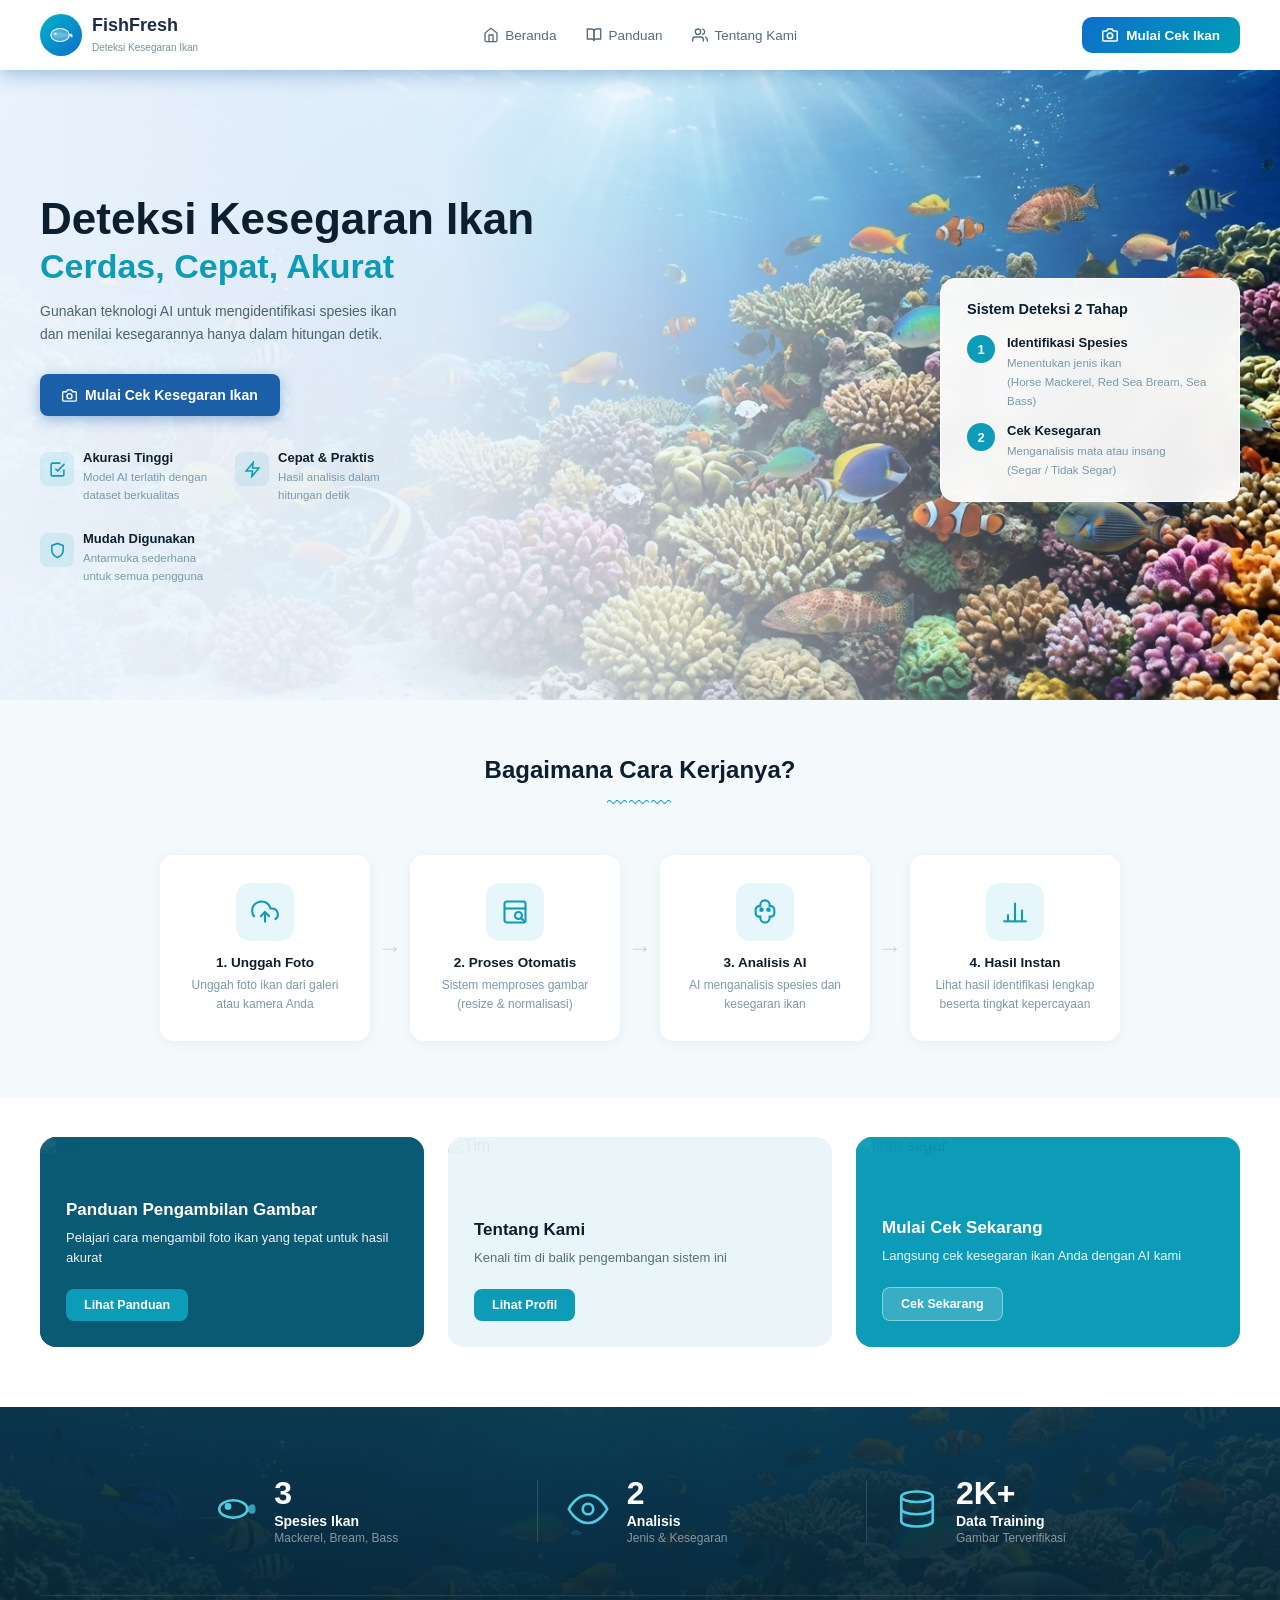
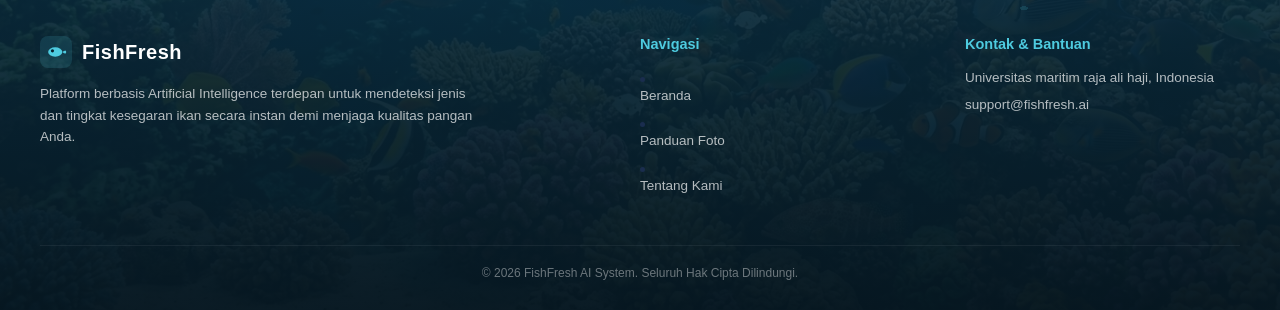
==== commit cc1a51f6: "Update index.html" ====
--- a/index.html
+++ b/index.html
@@ -6,7 +6,7 @@
   <meta name="viewport" content="width=device-width, initial-scale=1.0">
   <title>FishFresh - Deteksi Kesegaran Ikan</title>
 
-  <link rel="stylesheet" href="./assest/css/index.css">
+  <link rel="stylesheet" href="/assest/css/index.css">
 
   <link
     href="https://fonts.googleapis.com/css2?family=Inter:ital,wght@0,400;0,500;0,600;0,700;0,800;0,900;1,400&display=swap"
@@ -386,7 +386,7 @@
   </footer>
 
   <div class="toast" id="toast"></div>
-  <script src="./assest/js/index.js"></script>
+  <script src="/assest/js/index.js"></script>
 </body>
 
 </html>
--- a/assest/css/index.css
+++ b/assest/css/index.css
@@ -0,0 +1,1791 @@
+:root {
+    --primary: #1a5fa8;
+    --primary-dark: #0d3d6e;
+    --primary-light: #3a80cc;
+    --accent: #00b4d8;
+    --teal: #0096c7;
+    --bg: #f0f8ff;
+    --bg2: #e4f1fb;
+    --white: #fff;
+    --text: #1a2d45;
+    --muted: #5a7a9a;
+    --border: #cde3f5;
+    --green: #16a34a;
+    --red: #dc2626;
+    --shadow: 0 4px 24px rgba(26, 95, 168, .10);
+    --shadow-h: 0 8px 36px rgba(26, 95, 168, .18);
+    --r: 16px;
+    --r-sm: 10px;
+}
+
+*,
+*::before,
+*::after {
+    box-sizing: border-box;
+    margin: 0;
+    padding: 0
+}
+
+html {
+    scroll-behavior: smooth
+}
+
+body {
+    font-family: 'Poppins', sans-serif;
+    color: #1a2d4e;
+    overflow-x: hidden;
+    width: 100%;
+    background-image: linear-gradient(180deg, rgba(238, 246, 255, 0.323) 0%, rgba(238, 246, 255, 0.95) 100%),
+        url('/assest/img/laut.png');
+    background-size: cover;
+    background-position: center;
+    background-repeat: no-repeat;
+    background-attachment: fixed;
+}
+
+/* ============ NAVBAR ============ */
+/* ── NAVBAR ── */
+nav {
+    position: fixed;
+    top: 0;
+    left: 0;
+    width: 100%;
+    height: 70px;
+    display: flex;
+    justify-content: space-between;
+    align-items: center;
+    padding: 0 40px;
+    background: #ffffff !important;
+    /* Memaksa latar putih kokoh di laptop/tablet/HP */
+    box-shadow: 0 2px 20px rgba(26, 95, 168, 0.437);
+    z-index: 9999;
+}
+
+.brand {
+    display: flex;
+    align-items: center;
+    gap: 10px
+}
+
+.brand-logo {
+    width: 42px;
+    height: 42px;
+    border-radius: 50%;
+    background: linear-gradient(135deg, #00b4c8, #0d6ecc);
+    display: flex;
+    align-items: center;
+    justify-content: center;
+    overflow: hidden
+}
+
+.brand-logo svg {
+    width: 26px;
+    height: 26px
+}
+
+.brand-text b {
+    display: block;
+    font-size: 18px;
+    color: #1a2d45 !important;
+    line-height: 1.2;
+}
+
+.brand-text small {
+    font-size: 10px;
+    color: #78909c;
+    font-weight: 400
+}
+
+.nav-links {
+    display: flex;
+    align-items: center;
+    gap: 2px;
+    list-style: none
+}
+
+.nav-links a {
+    display: flex;
+    align-items: center;
+    gap: 6px;
+    text-decoration: none;
+    font-size: 13.5px;
+    font-weight: 500;
+    color: #546e7a;
+    padding: 8px 14px;
+    border-radius: 8px;
+    transition: color .15s
+}
+
+.nav-links a:hover {
+    color: #0a3060
+}
+
+.nav-links a.active {
+    color: #546e7a;
+    position: relative
+}
+
+.nav-links svg {
+    width: 16px;
+    height: 16px;
+    flex-shrink: 0
+}
+
+.btn-cta {
+    display: flex;
+    align-items: center;
+    gap: 8px;
+    text-decoration: none;
+    background: linear-gradient(135deg, #0d6ecc, #00a0b4);
+    color: #fff;
+    font-size: 13.5px;
+    font-weight: 600;
+    padding: 10px 20px;
+    border-radius: 10px;
+    white-space: nowrap;
+    transition: opacity .15s
+}
+
+.btn-cta:hover {
+    opacity: .88
+}
+
+.btn-cta svg {
+    width: 16px;
+    height: 16px
+}
+
+.ham-btn {
+    display: none;
+
+    flex-direction: column;
+    justify-content: space-between;
+    width: 26px;
+    height: 18px;
+    background: transparent;
+    border: none;
+    cursor: pointer;
+    padding: 0;
+    z-index: 1001;
+    position: absolute;
+    right: 24px;
+    top: 50%;
+    transform: translateY(-50%);
+}
+
+.ham-btn span {
+    width: 100%;
+    height: 2.5px;
+    background-color: #070000;
+    border-radius: 2px;
+    transition: all 0.3s ease-in-out;
+}
+
+/* ============ MEDIA QUERY (KHUSUS LAYAR KECIL/HP) ============ */
+@media (max-width: 900px) {
+
+    .nav-links {
+        display: none !important;
+    }
+
+    .nav-cta-desktop {
+        display: none !important;
+    }
+
+    .ham-btn {
+        display: flex !important;
+    }
+
+    nav {
+        padding-right: 60px !important;
+    }
+}
+
+.nav-links a:hover,
+.nav-links a.active {
+    color: #546e7a;
+}
+
+.nav-btn {
+    text-decoration: none;
+    color: #546e7a;
+    background: #fff;
+    padding: 0.75rem 1.6rem;
+    border-radius: 14px;
+    font-size: 0.95rem;
+    font-weight: 700;
+    box-shadow: 0 4px 15px rgba(255, 255, 255, 0.15);
+    transition: all 0.3s cubic-bezier(0.16, 1, 0.3, 1);
+}
+
+.nav-btn:hover {
+    transform: translateY(-2px);
+    box-shadow: 0 8px 25px rgba(240, 4, 4, 0.25);
+    background: #f8faff;
+}
+
+.ham-btn {
+    display: none;
+    /* Sembunyi secara bawaan di laptop */
+    flex-direction: column;
+    justify-content: space-between;
+    width: 26px;
+    height: 18px;
+    background: transparent;
+    border: none;
+    cursor: pointer;
+    padding: 0;
+    z-index: 1001;
+
+    /* Mengunci posisi tombol di kanan tengah navbar */
+    position: absolute;
+    right: 24px;
+    top: 50%;
+    transform: translateY(-50%);
+}
+
+/* Membuat bentuk fisik 3 baris garis putih */
+.ham-btn span {
+    width: 100%;
+    height: 2.5px;
+    background-color: #090000;
+    border-radius: 2px;
+    transition: all 0.3s ease-in-out;
+}
+
+/* Efek transisi berputar membentuk silang (X) saat menu terbuka */
+.ham-btn.open span:nth-child(1) {
+    transform: translateY(7.5px) rotate(45deg);
+}
+
+.ham-btn.open span:nth-child(2) {
+    opacity: 0;
+}
+
+.ham-btn.open span:nth-child(3) {
+    transform: translateY(-8px) rotate(-45deg);
+}
+
+@media (max-width: 576px) {
+
+    .nav-links,
+    .nav-btn,
+    .nav-cta-desktop {
+        display: none !important;
+    }
+
+    .ham-btn {
+        display: flex !important;
+    }
+
+    nav {
+        padding: 0 24px !important;
+    }
+
+    .mobile-menu {
+        display: block !important;
+        position: fixed;
+        top: 66px;
+        left: 0;
+        width: 100%;
+        background-color: var(--primary);
+        padding: 24px;
+        box-shadow: 0 10px 25px rgba(26, 95, 168, 0.2);
+        opacity: 0;
+        visibility: hidden;
+        transform: translateY(-15px);
+        transition: all 0.3s cubic-bezier(0.16, 1, 0.3, 1);
+        z-index: 999;
+    }
+
+    .mobile-menu.open {
+        opacity: 1;
+        visibility: visible;
+        transform: translateY(0);
+    }
+
+    .mobile-menu ul {
+        list-style: none;
+        display: flex;
+        flex-direction: column;
+        gap: 16px;
+        padding: 0;
+        margin: 0;
+    }
+
+    .mobile-menu ul li a {
+        color: #000000 !important;
+        text-decoration: none;
+        font-size: 16px;
+        font-weight: 600;
+        display: block;
+        padding: 8px 0;
+    }
+
+    .btn-cta-mobile {
+        display: flex !important;
+        align-items: center;
+        justify-content: center;
+        gap: 8px;
+        background-color: var(--accent) !important;
+        color: #ffffff !important;
+        padding: 12px 20px;
+        border-radius: 10px;
+        text-align: center;
+        font-weight: 700;
+        margin-top: 8px;
+        text-decoration: none;
+    }
+
+
+
+    /* --- LAYOUT HERO KHUSUS HP --- */
+    .hero {
+        min-height: auto !important;
+        padding-top: 110px !important;
+        padding-bottom: 40px !important;
+    }
+
+    .hero-inner {
+        flex-direction: column !important;
+        align-items: center !important;
+        text-align: center !important;
+        padding: 20px !important;
+        gap: 34px !important;
+    }
+
+    .hero-left {
+        max-width: 100% !important;
+        width: 100% !important;
+        text-align: center !important;
+    }
+
+    .hero-left h1,
+    .hero-left h2 {
+        text-align: center !important;
+    }
+
+    .hero-left p {
+        max-width: 100% !important;
+        margin: 0 auto 24px !important;
+        text-align: center !important;
+    }
+
+    /* TOMBOL UTAMA DI TENGAH HP */
+    .hero-btns {
+        display: flex !important;
+        justify-content: center !important;
+        align-items: center !important;
+        width: 100% !important;
+        margin-bottom: 34px !important;
+    }
+
+    .hero-features {
+        flex-direction: column !important;
+        align-items: center !important;
+        justify-content: center !important;
+        gap: 20px !important;
+        width: 100% !important;
+    }
+
+    .hero-feat {
+        flex-direction: column !important;
+        align-items: center !important;
+        text-align: center !important;
+        width: 100% !important;
+        max-width: 300px !important;
+        gap: 8px !important;
+    }
+
+    .hero-feat-text strong {
+        text-align: center !important;
+    }
+
+    .hero-feat-text span {
+        text-align: center !important;
+    }
+
+    .hero-card {
+        max-width: 100% !important;
+        min-width: 100% !important;
+        transform: none !important;
+        text-align: left !important;
+        /* Judul 'Sistem Deteksi 2 Tahap' rata kiri */
+        padding: 20px !important;
+    }
+
+    .hc-step {
+        display: flex !important;
+        flex-direction: row !important;
+        align-items: flex-start !important;
+        justify-content: flex-start !important;
+        text-align: left !important;
+        gap: 12px !important;
+        width: 100% !important;
+    }
+
+    .hc-info {
+        text-align: left !important;
+        flex: 1 !important;
+    }
+
+    .hc-info strong,
+    .hc-info span {
+        text-align: left !important;
+        display: block !important;
+    }
+
+    .hero-overlay {
+        background: linear-gradient(to bottom, rgba(238, 246, 255, 0.98) 0%, rgba(238, 246, 255, 0.90) 100%) !important;
+    }
+}
+
+
+/* ============ PINTU SINGLE: KHUSUS LAYAR TAB (577px sampai 992px) ============ */
+@media (min-width: 577px) and (max-width: 992px) {
+
+    .nav-links,
+    .nav-btn,
+    .nav-cta-desktop {
+        display: none !important;
+    }
+
+    .ham-btn {
+        display: flex !important;
+    }
+
+    nav {
+        padding: 0 24px !important;
+    }
+
+    .mobile-menu {
+        display: block !important;
+        position: fixed;
+        top: 66px;
+        left: 0;
+        width: 100%;
+        background-color: var(--primary);
+        padding: 24px;
+        z-index: 999;
+    }
+
+    .hero {
+        min-height: auto !important;
+        padding-top: 130px !important;
+        padding-bottom: 60px !important;
+    }
+
+    .hero-inner {
+        flex-direction: row !important;
+        align-items: center !important;
+        justify-content: space-between !important;
+        text-align: left !important;
+        padding: 40px 30px !important;
+        gap: 30px !important;
+    }
+
+    .hero-left {
+        max-width: 50% !important;
+        /* Membagi ruang berimbang dengan kotak putih */
+        width: 100% !important;
+        text-align: left !important;
+        flex-shrink: 0 !important;
+    }
+
+    .hero-left h1,
+    .hero-left h2 {
+        text-align: left !important;
+    }
+
+    .hero-left p {
+        max-width: 100% !important;
+        margin: 0 0 24px 0 !important;
+        text-align: left !important;
+    }
+
+    .hero-btns {
+        justify-content: flex-start !important;
+    }
+
+    /* 3 ikon fitur kecil di bawah teks tablet */
+    .hero-features {
+        display: flex !important;
+        flex-direction: column !important;
+        /* Diubah menjadi kolom ke bawah agar muat di area 50% */
+        align-items: flex-start !important;
+        gap: 16px !important;
+        width: 100% !important;
+        margin: 0 !important;
+    }
+
+    .hero-feat {
+        text-align: left !important;
+    }
+
+    /* --- KUNCI KOTAK PUTIH DI LAYAR TAB --- */
+    .hero-card {
+        max-width: 45% !important;
+        /* Berbagi ruang di sebelah kanan teks */
+        width: 100% !important;
+        align-self: center !important;
+        text-align: left !important;
+        padding: 22px !important;
+        margin: 0 !important;
+        box-shadow: 0 8px 30px rgba(13, 110, 140, 0.15) !important;
+    }
+
+    /* MEMAKSA Angka Kuning dan Kalimatnya Menjadi 1 Baris Sejajar Mendatar */
+    .hc-step {
+        display: flex !important;
+        flex-direction: row !important;
+        /* Mengunci paksa arah menyamping */
+        align-items: flex-start !important;
+        justify-content: flex-start !important;
+        text-align: left !important;
+        gap: 14px !important;
+        width: 100% !important;
+        margin-bottom: 14px !important;
+    }
+
+    .hc-step:last-child {
+        margin-bottom: 0 !important;
+    }
+
+    /* Wadah Angka Bulat Kuning */
+    .hc-num {
+        flex-shrink: 0 !important;
+    }
+
+    /* Wadah Teks Penjelasan di Samping Angka */
+    .hc-info {
+        flex: 1 !important;
+        text-align: left !important;
+    }
+
+    .hc-info strong {
+        display: block !important;
+        text-align: left !important;
+        margin-bottom: 2px !important;
+        font-size: 13px !important;
+    }
+
+    .hc-info span {
+        display: block !important;
+        text-align: left !important;
+        line-height: 1.4 !important;
+        font-size: 11px !important;
+    }
+
+    .hero-overlay {
+        background: linear-gradient(to right,
+                rgba(238, 246, 255, 0.98) 0%,
+                rgba(238, 246, 255, 0.92) 50%,
+                rgba(238, 246, 255, 0.4) 100%) !important;
+    }
+}
+
+/* ============ HERO ============ */
+.hero {
+    position: relative;
+    min-height: 700px;
+    overflow: hidden;
+    display: flex !important;
+    align-items: stretch;
+    padding-top: 80px;
+}
+
+.hero-bg-wrap {
+    position: absolute;
+    inset: 0;
+    z-index: 0;
+}
+
+#heroBgImg {
+    width: 100%;
+    height: 100%;
+    object-fit: cover;
+    object-position: center center;
+    display: block;
+}
+
+.hero-overlay {
+    position: absolute;
+    inset: 0;
+    z-index: 1;
+    background: linear-gradient(to right,
+            rgba(238, 246, 255, 0.98) 0%,
+            rgba(238, 246, 255, 0.92) 35%,
+            rgba(238, 246, 255, 0.75) 50%,
+            rgba(238, 246, 255, 0.3) 75%,
+            transparent 100%);
+}
+
+/* INI KUNCINYA: Mengunci Teks di Kiri & Card Kodinganmu Tetap di Kanan */
+.hero-inner {
+    position: relative;
+    z-index: 2;
+    width: 100%;
+    max-width: 1340px;
+    margin: 0 auto;
+    padding: 52px 40px;
+    display: flex !important;
+    align-items: center;
+    justify-content: space-between;
+    /* Menendang card asli kamu ke kanan ujung */
+    gap: 40px;
+}
+
+.hero-left {
+    max-width: 500px;
+    flex-shrink: 0;
+}
+
+.hero-left h1 {
+    font-size: 44px;
+    font-weight: 900;
+    color: #0d1e2e;
+    line-height: 1.08;
+    margin-bottom: 4px;
+}
+
+.hero-left h2 {
+    font-size: 34px;
+    font-weight: 800;
+    color: #0d9cb8;
+    line-height: 1.15;
+    margin-bottom: 14px;
+}
+
+.hero-left p {
+    font-size: 14px;
+    color: #4a6370;
+    line-height: 1.65;
+    margin-bottom: 28px;
+    max-width: 380px;
+}
+
+.hero-btns {
+    display: flex;
+    gap: 14px;
+    align-items: center;
+    flex-wrap: wrap;
+    margin-bottom: 34px;
+}
+
+/* ── GANTI BLOK CSS .btn-primary DENGAN INI ── */
+.btn-primary {
+    display: flex;
+    align-items: center;
+    gap: 8px;
+    background-color: #1a5fa8 !important;
+    /* MENGUNCI WARNA BIRU SOLID SEPERTI DI FOTO PERTAMA */
+    color: #fff !important;
+    /* Memaksa warna teks tetap putih bersih */
+    border: none;
+    padding: 13px 22px;
+    border-radius: 8px;
+    font-size: 14px;
+    font-weight: 700;
+    cursor: pointer;
+    transition: background .2s;
+    white-space: nowrap;
+    opacity: 1 !important;
+    box-shadow: 0 4px 14px rgba(26, 95, 168, 0.4);
+}
+
+.btn-primary:hover {
+    background-color: #0d3d6e !important;
+    /* Warna biru gelap saat tombol ditekan/disentuh */
+}
+
+.btn-secondary {
+    display: flex;
+    align-items: center;
+    gap: 6px;
+    background: #fff;
+    color: #333;
+    border: 1.5px solid #c8d8df;
+    padding: 12px 20px;
+    border-radius: 8px;
+    font-size: 14px;
+    font-weight: 500;
+    cursor: pointer;
+    transition: border-color .2s;
+    white-space: nowrap;
+}
+
+.btn-secondary:hover {
+    border-color: #0d9cb8;
+}
+
+.hero-features {
+    display: flex;
+    gap: 28px;
+    flex-wrap: wrap;
+}
+
+.hero-feat {
+    display: flex;
+    align-items: flex-start;
+    gap: 9px;
+}
+
+.hero-feat-icon {
+    width: 34px;
+    height: 34px;
+    border-radius: 8px;
+    background: rgba(13, 156, 184, 0.1);
+    display: flex;
+    align-items: center;
+    justify-content: center;
+    flex-shrink: 0;
+    margin-top: 2px;
+}
+
+.hero-feat-icon svg {
+    width: 17px;
+    height: 17px;
+    color: #0d9cb8;
+}
+
+.hero-feat-text strong {
+    font-size: 13px;
+    font-weight: 700;
+    color: #0d1e2e;
+    display: block;
+    margin-bottom: 2px;
+}
+
+.hero-feat-text span {
+    font-size: 11.5px;
+    color: #7a9aab;
+    line-height: 1.4;
+}
+
+/* CARD INDIKATOR KANAN KAMU */
+.hero-card {
+    flex-shrink: 0;
+    background: rgba(255, 255, 255, 0.93);
+    backdrop-filter: blur(12px);
+    -webkit-backdrop-filter: blur(12px);
+    border-radius: 16px;
+    padding: 22px 26px;
+    min-width: 268px;
+    max-width: 300px;
+    box-shadow: 0 8px 40px rgba(13, 110, 140, 0.18);
+    border: 1px solid rgba(255, 255, 255, 0.8);
+}
+
+.hero-card h4 {
+    font-size: 14.5px;
+    font-weight: 700;
+    color: #0d1e2e;
+    margin-bottom: 18px;
+}
+
+.hc-step {
+    display: flex;
+    align-items: flex-start;
+    gap: 12px;
+    margin-bottom: 14px;
+}
+
+.hc-step:last-child {
+    margin-bottom: 0;
+}
+
+.hc-num {
+    width: 28px;
+    height: 28px;
+    border-radius: 50%;
+    background: #0d9cb8;
+    color: #fff;
+    font-size: 13px;
+    font-weight: 700;
+    display: flex;
+    align-items: center;
+    justify-content: center;
+    flex-shrink: 0;
+}
+
+.hc-info strong {
+    font-size: 13px;
+    font-weight: 700;
+    color: #0d1e2e;
+    display: block;
+    margin-bottom: 3px;
+}
+
+.hc-info span {
+    font-size: 11.5px;
+    color: #7a9aab;
+    line-height: 1.45;
+}
+
+/* ============ HOW IT WORKS ============ */
+.how-section {
+    background: #f4f9fb;
+    padding: 56px 40px;
+}
+
+.section-head {
+    text-align: center;
+    margin-bottom: 40px
+}
+
+.section-head h2 {
+    font-size: 24px;
+    font-weight: 800;
+    color: #0d1e2e;
+    margin-bottom: 8px
+}
+
+.section-head .wave {
+    color: #0d9cb8;
+    font-size: 20px;
+    letter-spacing: 2px
+}
+
+.steps-wrap {
+    display: flex;
+    align-items: center;
+    justify-content: center;
+    gap: 0;
+    flex-wrap: wrap;
+    max-width: 980px;
+    margin: 0 auto;
+}
+
+.step-box {
+    background: #fff;
+    border-radius: 14px;
+    padding: 28px 22px;
+    width: 210px;
+    text-align: center;
+    box-shadow: 0 2px 12px rgba(13, 110, 140, 0.07);
+    flex-shrink: 0;
+}
+
+.step-icon-wrap {
+    width: 58px;
+    height: 58px;
+    border-radius: 14px;
+    background: #e6f6fa;
+    display: flex;
+    align-items: center;
+    justify-content: center;
+    margin: 0 auto 14px;
+}
+
+.step-icon-wrap svg {
+    width: 28px;
+    height: 28px;
+    color: #0d9cb8;
+    stroke: #0d9cb8
+}
+
+.step-box h4 {
+    font-size: 13.5px;
+    font-weight: 700;
+    color: #0d1e2e;
+    margin-bottom: 6px
+}
+
+.step-box p {
+    font-size: 12px;
+    color: #7a9aab;
+    line-height: 1.55
+}
+
+.step-arr {
+    color: #cbd8df;
+    font-size: 24px;
+    padding: 0 8px;
+    flex-shrink: 0
+}
+
+/* ============ INFO CARDS (PERBAIKAN BESAR DISINI) ============ */
+.cards-section {
+    padding: 40px 40px;
+    background: #fff
+}
+
+.cards-grid {
+    display: grid;
+    grid-template-columns: repeat(3, 1fr);
+    gap: 24px;
+    max-width: 1340px;
+    margin: 0 auto;
+}
+
+.icard {
+    border-radius: 16px;
+    min-height: 210px;
+    position: relative;
+    overflow: hidden;
+    display: flex;
+    flex-direction: column;
+    justify-content: flex-end;
+    padding: 26px;
+}
+
+.icard-bg-img {
+    position: absolute;
+    inset: 0;
+    width: 100%;
+    height: 100%;
+    object-fit: cover;
+    object-position: center;
+    z-index: 0;
+}
+
+.icard-overlay {
+    position: absolute;
+    inset: 0;
+    z-index: 1
+}
+
+.icard-content {
+    position: relative;
+    z-index: 2
+}
+
+.icard h3 {
+    font-size: 17px;
+    font-weight: 800;
+    margin-bottom: 8px
+}
+
+.icard p {
+    font-size: 13px;
+    line-height: 1.6;
+    margin-bottom: 20px;
+    opacity: 0.92
+}
+
+.icard-btn {
+    display: inline-flex;
+    align-items: center;
+    justify-content: center;
+    padding: 9px 18px;
+    border-radius: 8px;
+    font-size: 12.5px;
+    font-weight: 700;
+    cursor: pointer;
+    border: none;
+    transition: opacity .2s;
+    align-self: flex-start;
+}
+
+.icard-btn:hover {
+    opacity: 0.85
+}
+
+/* Card 1 — dark teal */
+.icard-1 {
+    background: #0b5a75
+}
+
+.icard-1 .icard-overlay {
+    background: linear-gradient(135deg, rgba(11, 90, 117, 0.95) 0%, rgba(11, 90, 117, 0.6) 60%, rgba(11, 90, 117, 0.1) 100%)
+}
+
+.icard-1 h3,
+.icard-1 p {
+    color: #fff
+}
+
+.icard-1 .icard-btn {
+    background: #0d9cb8;
+    color: #fff
+}
+
+/* Card 3 — light bg */
+.icard-3 {
+    background: #eaf5f9
+}
+
+.icard-3 .icard-overlay {
+    background: linear-gradient(135deg, rgba(234, 245, 249, 0.98) 0%, rgba(234, 245, 249, 0.65) 55%, rgba(234, 245, 249, 0.1) 100%)
+}
+
+.icard-3 h3 {
+    color: #0d1e2e
+}
+
+.icard-3 p {
+    color: #4a6370
+}
+
+.icard-3 .icard-btn {
+    background: #0d9cb8;
+    color: #fff
+}
+
+/* Card 4 — bright teal */
+.icard-4 {
+    background: #0d9cb8
+}
+
+.icard-4 .icard-overlay {
+    background: linear-gradient(135deg, rgba(13, 156, 184, 0.96) 0%, rgba(13, 156, 184, 0.6) 55%, rgba(13, 156, 184, 0.1) 100%)
+}
+
+.icard-4 h3,
+.icard-4 p {
+    color: #fff
+}
+
+.icard-4 .icard-btn {
+    background: rgba(255, 255, 255, 0.18);
+    color: #fff;
+    border: 1px solid rgba(255, 255, 255, 0.35)
+}
+
+/* ============ STATS BAR ============ */
+.stats-bar {
+    position: relative;
+    overflow: hidden;
+    background-image: url('/assest/img/laut.png');
+    background-size: cover;
+    background-position: center bottom;
+    padding: 36px 40px;
+}
+
+.stats-bar-bg {
+    position: absolute;
+    inset: 0;
+    background: linear-gradient(180deg, rgba(11, 52, 72, 0.85) 0%, rgba(7, 30, 42, 0.92) 100%);
+    z-index: 0;
+}
+
+.stats-bar-fish {
+    position: absolute;
+    bottom: 0;
+    left: 0;
+    right: 0;
+    height: 100%;
+    z-index: 0;
+    opacity: 0.12;
+    background-image:
+        radial-gradient(ellipse 6px 3px at 15% 70%, #4ecbdf 50%, transparent 50%),
+        radial-gradient(ellipse 8px 4px at 30% 80%, #4ecbdf 50%, transparent 50%),
+        radial-gradient(ellipse 10px 5px at 55% 65%, #4ecbdf 50%, transparent 50%),
+        radial-gradient(ellipse 7px 3.5px at 70% 75%, #4ecbdf 50%, transparent 50%),
+        radial-gradient(ellipse 9px 4.5px at 85% 70%, #4ecbdf 50%, transparent 50%);
+}
+
+.stats-inner {
+    position: relative;
+    z-index: 1;
+    display: flex;
+    justify-content: center;
+    align-items: center;
+    gap: 0;
+    flex-wrap: wrap;
+    max-width: 1000px;
+    margin: 0 auto;
+}
+
+.stat-item {
+    display: flex;
+    align-items: center;
+    gap: 18px;
+    padding: 0 50px;
+    position: relative;
+}
+
+.stat-item+.stat-item::before {
+    content: '';
+    position: absolute;
+    left: 0;
+    top: 15%;
+    height: 70%;
+    width: 1px;
+    background: rgba(255, 255, 255, 0.15);
+}
+
+.stat-icon-wrap svg {
+    width: 38px;
+    height: 38px;
+    stroke: #4ecbdf;
+    fill: none;
+    stroke-width: 1.5
+}
+
+.stat-text .stat-num {
+    font-size: 30px;
+    font-weight: 900;
+    color: #fff;
+    line-height: 1
+}
+
+.stat-text .stat-label {
+    font-size: 13px;
+    color: rgba(255, 255, 255, 0.75);
+    margin-top: 3px;
+    font-weight: 500
+}
+
+.stat-text .stat-sub {
+    font-size: 11px;
+    color: rgba(255, 255, 255, 0.45);
+    margin-top: 1px
+}
+
+/* ============ TOAST ============ */
+.toast {
+    position: fixed;
+    bottom: 30px;
+    left: 50%;
+    transform: translateX(-50%) translateY(60px);
+    background: #0d6e8c;
+    color: #fff;
+    padding: 10px 24px;
+    border-radius: 30px;
+    font-size: 13px;
+    font-weight: 600;
+    z-index: 999;
+    box-shadow: 0 4px 20px rgba(0, 0, 0, 0.2);
+    transition: transform .35s cubic-bezier(.34, 1.56, .64, 1), opacity .3s;
+    opacity: 0;
+    pointer-events: none;
+}
+
+.toast.show {
+    transform: translateX(-50%) translateY(0);
+    opacity: 1
+}
+
+/* ============ RESPONSIVE ============ */
+@media(max-width:1100px) {
+    .navbar {
+        padding: 0 24px;
+        gap: 20px
+    }
+
+    .nav-links {
+        gap: 20px
+    }
+
+    .hero-inner {
+        padding: 44px 24px
+    }
+
+    .hero-left h1 {
+        font-size: 36px
+    }
+
+    .hero-left h2 {
+        font-size: 28px
+    }
+
+    .hero-card {
+        min-width: 230px;
+        max-width: 250px
+    }
+
+    .cards-grid {
+        grid-template-columns: repeat(3, 1fr)
+    }
+
+    .stat-item {
+        padding: 0 28px
+    }
+}
+
+@media(max-width:900px) {
+    .nav-links {
+        display: none
+    }
+
+    .nav-hamburger {
+        display: block
+    }
+
+    .nav-cta-btn {
+        display: none
+    }
+
+    .hero {
+        min-height: auto
+    }
+
+    .hero-inner {
+        flex-direction: column;
+        align-items: flex-start;
+        padding: 36px 20px 80px
+    }
+
+    .hero-left {
+        max-width: 100%
+    }
+
+    .hero-left h1 {
+        font-size: 32px
+    }
+
+    .hero-left h2 {
+        font-size: 26px
+    }
+
+    .hero-card {
+        min-width: unset;
+        max-width: 100%;
+        width: 100%
+    }
+
+    .hero-overlay {
+        background: linear-gradient(to bottom,
+                rgba(238, 246, 255, 0.95) 0%,
+                rgba(238, 246, 255, 0.85) 50%,
+                rgba(238, 246, 255, 0.4) 80%,
+                transparent 100%);
+    }
+
+    .cards-grid {
+        grid-template-columns: repeat(2, 1fr)
+    }
+
+    .steps-wrap {
+        gap: 10px
+    }
+
+    .step-box {
+        width: 180px;
+        padding: 20px 16px
+    }
+
+    .stat-item {
+        padding: 12px 20px
+    }
+
+    .stat-item+.stat-item::before {
+        display: none
+    }
+
+    .stats-inner {
+        gap: 0;
+        flex-direction: column;
+        align-items: flex-start;
+        padding-left: 20px
+    }
+}
+
+/* ── GANTI BLOK @media(max-width:600px) YANG RUSAK DENGAN INI ── */
+@media(max-width:600px) {
+    .navbar {
+        padding: 0 16px
+    }
+
+    .hero-inner {
+        padding: 28px 16px 72px
+    }
+
+    .hero-left h1 {
+        font-size: 26px
+    }
+
+    .hero-left h2 {
+        font-size: 22px
+    }
+
+    .hero-features {
+        gap: 16px
+    }
+
+    /* FIX TOMBOL: Tetap horizontal berdampingan, tidak dipaksa turun/kolom */
+    .hero-btns {
+        display: flex !important;
+        flex-direction: row !important;
+        align-items: center !important;
+        justify-content: center !important;
+        /* Rata tengah di HP agar rapi */
+        gap: 10px !important;
+        width: 100% !important;
+    }
+
+    /* FIX UKURAN TOMBOL: Disesuaikan sedikit di HP agar tidak kebesaran/terpotong teksnya */
+    .btn-primary {
+        padding: 10px 16px !important;
+        font-size: 13px !important;
+        white-space: nowrap !important;
+        /* Memaksa teks "Mulai Deteksi" tetap 1 baris lurus */
+    }
+
+    .btn-secondary {
+        padding: 10px 16px !important;
+        font-size: 13px !important;
+        white-space: nowrap !important;
+    }
+
+    .cards-section {
+        padding: 24px 16px
+    }
+
+    .cards-grid {
+        grid-template-columns: 1fr;
+        gap: 14px
+    }
+
+    .how-section {
+        padding: 40px 16px
+    }
+
+    .steps-wrap {
+        flex-direction: column;
+        align-items: center;
+        gap: 8px
+    }
+
+    .step-arr {
+        transform: rotate(90deg)
+    }
+
+    .step-box {
+        width: 100%;
+        max-width: 300px
+    }
+
+    .stats-bar {
+        padding: 28px 16px
+    }
+
+    .stats-inner {
+        flex-direction: column;
+        align-items: flex-start;
+        gap: 20px
+    }
+
+    .stat-item+.stat-item::before {
+        display: none
+    }
+
+    .stat-item {
+        padding: 0
+    }
+
+    .bg-change-bar {
+        flex-direction: column;
+        align-items: center
+    }
+}
+
+.combined-footer {
+    position: relative;
+    overflow: hidden;
+    background-image: url('/assest/img/laut.png');
+    background-size: cover;
+    background-position: center bottom;
+    padding: 60px 40px 30px;
+    margin-top: 20px;
+}
+
+.footer-bg-layer {
+    position: absolute;
+    inset: 0;
+    background: linear-gradient(180deg, rgba(11, 52, 72, 0.90) 0%, rgba(6, 23, 33, 0.98) 100%);
+    z-index: 0;
+}
+
+.footer-fish-layer {
+    position: absolute;
+    inset: 0;
+    z-index: 0;
+    opacity: 0.15;
+    background-image:
+        radial-gradient(ellipse 6px 3px at 15% 30%, #4ecbdf 50%, transparent 50%),
+        radial-gradient(ellipse 8px 4px at 80% 40%, #4ecbdf 50%, transparent 50%),
+        radial-gradient(ellipse 10px 5px at 45% 25%, #4ecbdf 50%, transparent 50%);
+}
+
+.footer-container {
+    position: relative;
+    z-index: 1;
+    max-width: 1340px;
+    margin: 0 auto;
+}
+
+/* Style untuk area 3 Spesies */
+.stats-inner {
+    display: flex;
+    justify-content: space-around;
+    align-items: center;
+    gap: 20px;
+    flex-wrap: wrap;
+    padding-bottom: 40px;
+}
+
+.stat-item {
+    display: flex;
+    align-items: center;
+    gap: 18px;
+    padding: 10px 30px;
+}
+
+.stat-icon-wrap svg {
+    width: 42px;
+    height: 42px;
+    stroke: #4ecbdf;
+    fill: none;
+    stroke-width: 1.5;
+}
+
+.stat-text .stat-num {
+    font-size: 32px;
+    font-weight: 900;
+    color: #fff;
+    line-height: 1;
+}
+
+.stat-text .stat-label {
+    font-size: 14px;
+    color: #fff;
+    margin-top: 4px;
+    font-weight: 600;
+}
+
+.stat-text .stat-sub {
+    font-size: 12px;
+    color: rgba(255, 255, 255, 0.5);
+    margin-top: 2px;
+}
+
+.footer-divider {
+    height: 1px;
+    background: rgba(255, 255, 255, 0.1);
+    margin-bottom: 40px;
+}
+
+/* Struktur Grid Konten Footer */
+.footer-content-grid {
+    display: grid;
+    grid-template-columns: 2fr 1fr 1fr;
+    gap: 50px;
+    padding-bottom: 40px;
+}
+
+.footer-about .footer-brand {
+    display: flex;
+    align-items: center;
+    gap: 10px;
+    margin-bottom: 15px;
+}
+
+.footer-brand span {
+    font-size: 20px;
+    font-weight: 800;
+    color: #fff;
+    letter-spacing: 0.5px;
+}
+
+.f-brand-icon {
+    width: 32px;
+    height: 32px;
+    background: rgba(78, 203, 223, 0.15);
+    border-radius: 8px;
+    display: flex;
+    align-items: center;
+    justify-content: center;
+}
+
+.f-brand-icon svg {
+    width: 22px;
+    height: 22px;
+}
+
+.footer-desc {
+    font-size: 13.5px;
+    color: rgba(255, 255, 255, 0.7);
+    line-height: 1.6;
+    max-width: 440px;
+}
+
+.footer-links-group h4 {
+    color: #4ecbdf;
+    font-size: 14.5px;
+    font-weight: 700;
+    margin-bottom: 18px;
+}
+
+.footer-links-group a {
+    display: block;
+    color: rgba(255, 255, 255, 0.7);
+    text-decoration: none;
+    font-size: 13.5px;
+    margin-bottom: 12px;
+    transition: color 0.2s;
+}
+
+.footer-links-group a:hover {
+    color: #4ecbdf;
+}
+
+.footer-info-text {
+    font-size: 13.5px;
+    color: rgba(255, 255, 255, 0.7);
+    margin-bottom: 12px;
+}
+
+/* Hak Cipta bawah */
+.footer-bottom {
+    border-top: 1px solid rgba(255, 255, 255, 0.06);
+    padding-top: 20px;
+    text-align: center;
+}
+
+.footer-bottom p {
+    font-size: 12px;
+    color: rgba(255, 255, 255, 0.4);
+}
+
+/* ── RESPONSIVE ── */
+
+/* Tablet landscape ~1024px */
+@media(max-width:1100px) {
+    .tips-grid {
+        grid-template-columns: repeat(3, 1fr)
+    }
+}
+
+/* Tablet portrait ~768px */
+.menu-toggle {
+    display: flex;
+    /* DIUBAH DARI none MENJADI flex AGAR MUNCUL */
+    flex-direction: column;
+    justify-content: space-between;
+    width: 24px;
+    height: 18px;
+    background: transparent;
+    border: none;
+    cursor: pointer;
+    z-index: 60;
+    padding: 0;
+}
+
+.menu-toggle span {
+    width: 100%;
+    height: 2.5px;
+    background-color: #0a3060;
+    border-radius: 2px;
+    transition: all 0.3s ease-in-out;
+}
+
+.menu-toggle span {
+    width: 100%;
+    height: 2.5px;
+    background-color: #0a3060;
+    border-radius: 2px;
+    transition: all 0.3s ease-in-out;
+}
+
+/* Style Menu Dropdown Mobile */
+.mobile-menu {
+    position: absolute;
+    display: none;
+    top: 66px;
+    left: 0;
+    width: 100%;
+    background: rgba(255, 255, 255, 0.98);
+    backdrop-filter: blur(10px);
+    box-shadow: 0 4px 12px rgba(0, 0, 0, 0.08);
+    padding: 20px 24px;
+    z-index: 55;
+    display: none;
+    /* Kita gunakan transisi atau toggle display nanti */
+    opacity: 0;
+    transform: translateY(-10px);
+    transition: opacity 0.3s ease, transform 0.3s ease;
+    border-bottom: 1px solid rgba(0, 0, 0, 0.05);
+}
+
+.mobile-menu.open {
+    display: block;
+    opacity: 1;
+    transform: translateY(0);
+}
+
+.mobile-menu ul {
+    list-style: none;
+    display: flex;
+    flex-direction: column;
+    gap: 16px;
+}
+
+.mobile-menu ul li a {
+    text-decoration: none;
+    font-size: 15px;
+    font-weight: 600;
+    color: #546e7a;
+    display: block;
+    padding: 8px 0;
+}
+
+.mobile-menu ul li a.active {
+    color: #00a0b4;
+}
+
+.btn-cta {
+    display: flex;
+    align-items: center;
+    gap: 8px;
+    text-decoration: none;
+    background: linear-gradient(135deg, #0d6ecc, #00a0b4);
+    color: #fff;
+    font-size: 13.5px;
+    font-weight: 600;
+    padding: 10px 20px;
+    border-radius: 10px;
+    white-space: nowrap;
+    transition: opacity .15s
+}
+
+
+
+/* Animasi Tombol Garis 3 berubah jadi Silang (X) saat aktif */
+.menu-toggle.active span:nth-child(1) {
+    transform: translateY(7.5px) rotate(45deg);
+}
+
+.menu-toggle.active span:nth-child(2) {
+    opacity: 0;
+}
+
+.menu-toggle.active span:nth-child(3) {
+    transform: translateY(-8px) rotate(-45deg);
+}
+
+@media(max-width:820px) {
+
+    .nav-links,
+    .nav-cta {
+        display: none
+    }
+
+    .ham {
+        display: flex
+    }
+
+    .hero-inner {
+        grid-template-columns: 1fr;
+        text-align: center;
+        min-height: auto
+    }
+
+    .hero-img-wrap {
+        height: 220px;
+        margin-top: -1rem
+    }
+
+    .hero-text {
+        padding: 2.5rem 0 1rem
+    }
+
+    .hero-text p {
+        margin: 0 auto
+    }
+}
+
+/* Small tablet / large phone ~600px */
+@media(max-width:680px) {
+    .tips-grid {
+        grid-template-columns: repeat(2, 1fr)
+    }
+
+    .footer-inner {
+        grid-template-columns: 1fr
+    }
+
+    .footer-bottom {
+        margin-top: 1.2rem
+    }
+}
+
+/* Mobile ~480px */
+@media(max-width:480px) {
+    .tips-sec {
+        padding: 2.5rem 1rem
+    }
+
+    .contoh-inner {
+        padding: 0 1rem
+    }
+
+    .reminder-sec {
+        padding: 1.5rem 1rem 2.5rem
+    }
+
+    .footer-inner {
+        padding: 0 1rem
+    }
+
+    .foto-strip {
+        gap: .6rem
+    }
+
+    .foto-item {
+        min-width: 64px
+    }
+
+    .contoh-box {
+        padding: 1.1rem
+    }
+
+    .reminder-box {
+        flex-direction: column;
+        gap: .8rem;
+        padding: 1.2rem
+    }
+}
+
+/* Responsif Layar */
+@media(max-width: 900px) {
+    .footer-content-grid {
+        grid-template-columns: 1fr;
+        gap: 30px;
+    }
+
+    .stat-item {
+        padding: 10px 15px;
+    }
+}
+
+@media(max-width: 600px) {
+    .combined-footer {
+        padding: 40px 20px 20px;
+    }
+
+    .stats-inner {
+        flex-direction: column;
+        align-items: flex-start;
+        gap: 25px;
+    }
+
+    .stat-item {
+        padding: 0;
+    }
+}
+
+/* Very small ~360px */
+@media(max-width:380px) {
+    .tips-grid {
+        grid-template-columns: 1fr 1fr;
+        gap: .7rem
+    }
+
+    .tip-card {
+        padding: .9rem .8rem
+    }
+}
+
+@media (min-width: 901px) {
+
+    .menu-toggle,
+    #menuToggle,
+    .mobile-menu,
+    #mobileMenu {
+        display: none !important;
+        opacity: 0 !important;
+        visibility: hidden !important;
+    }
+}
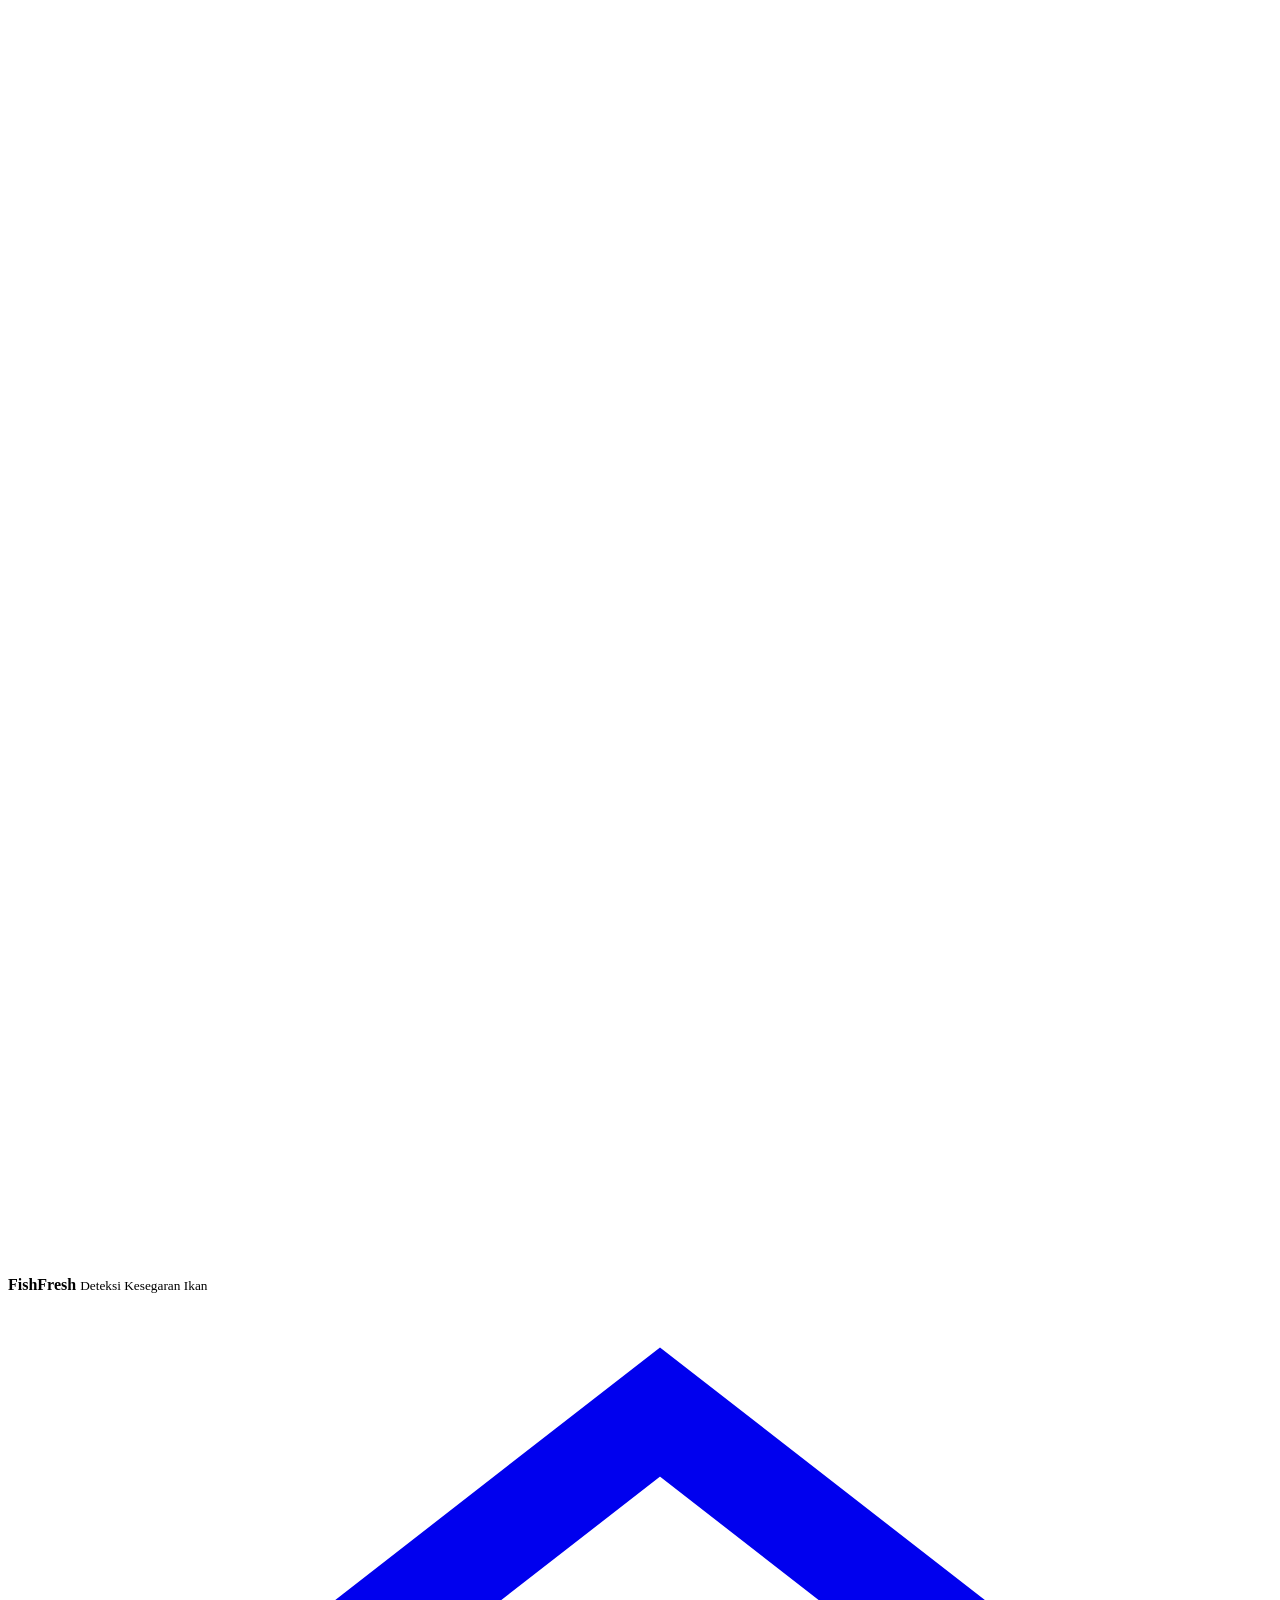
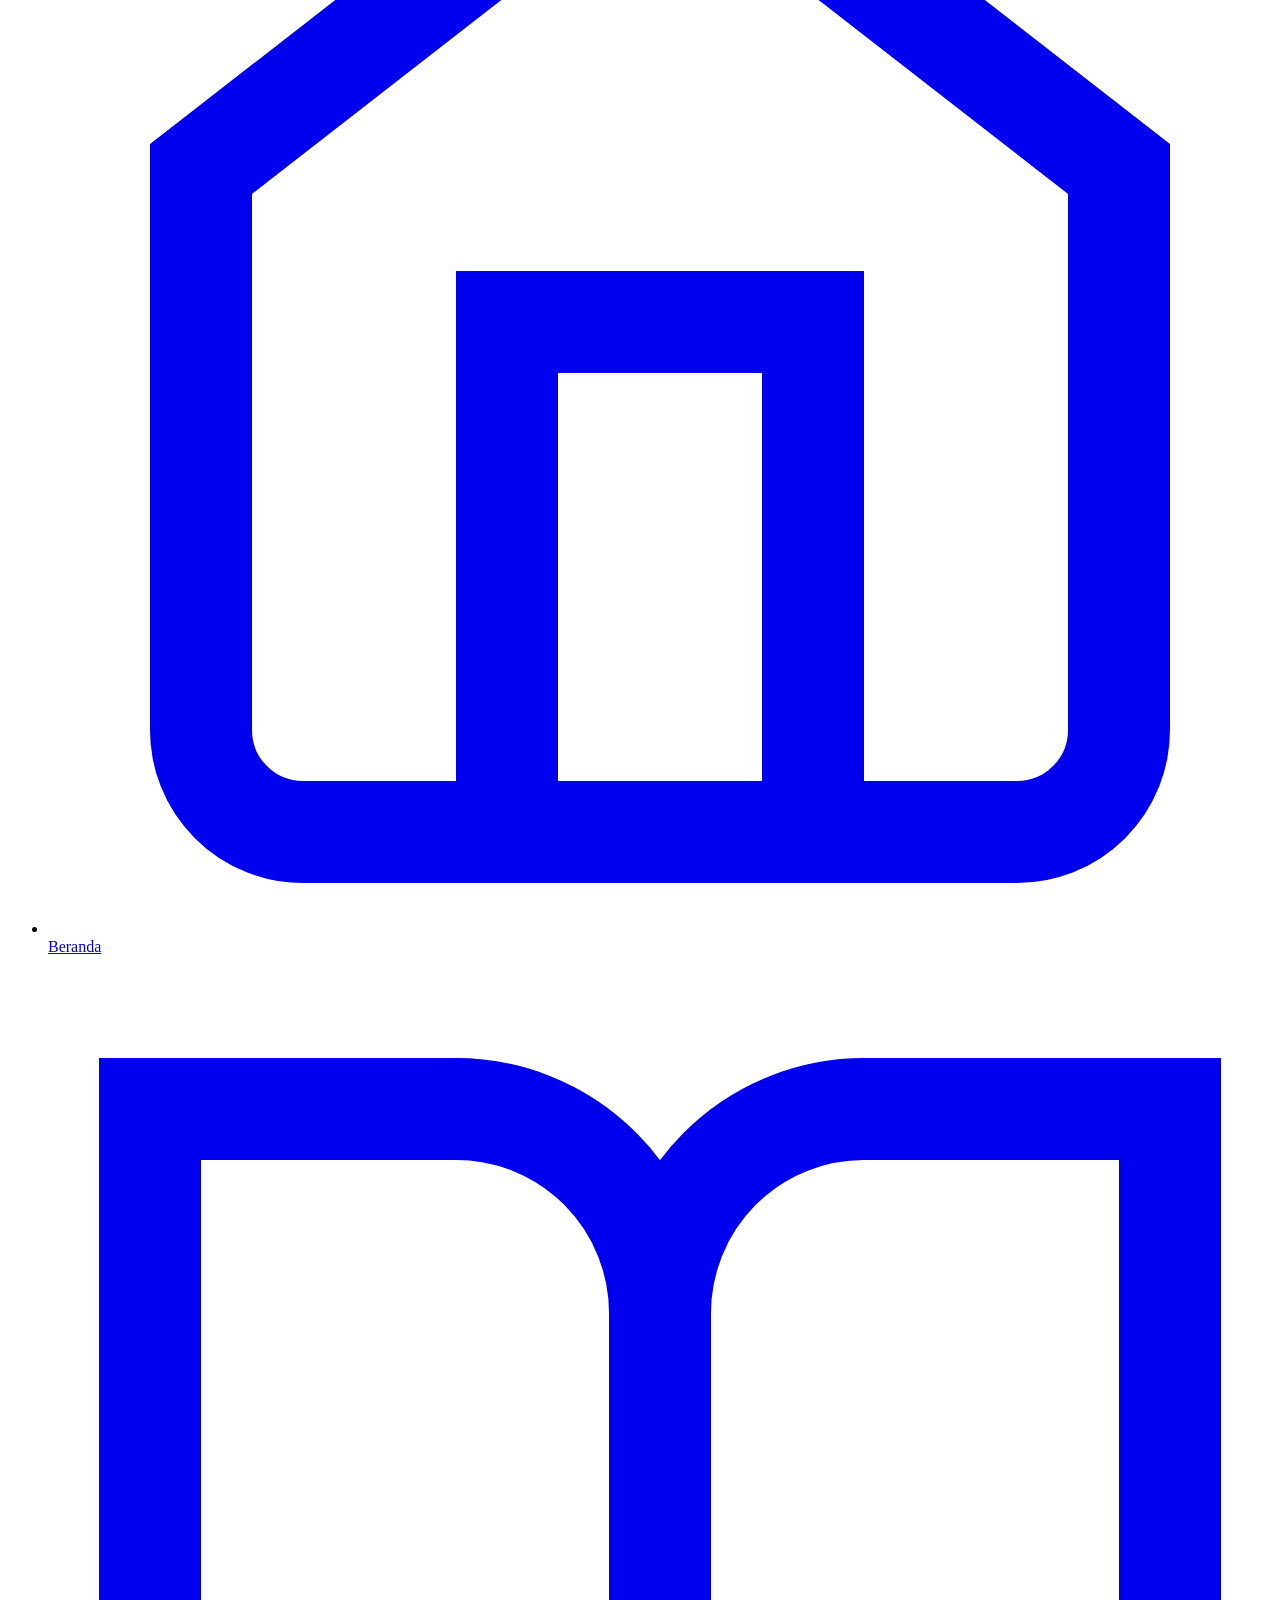
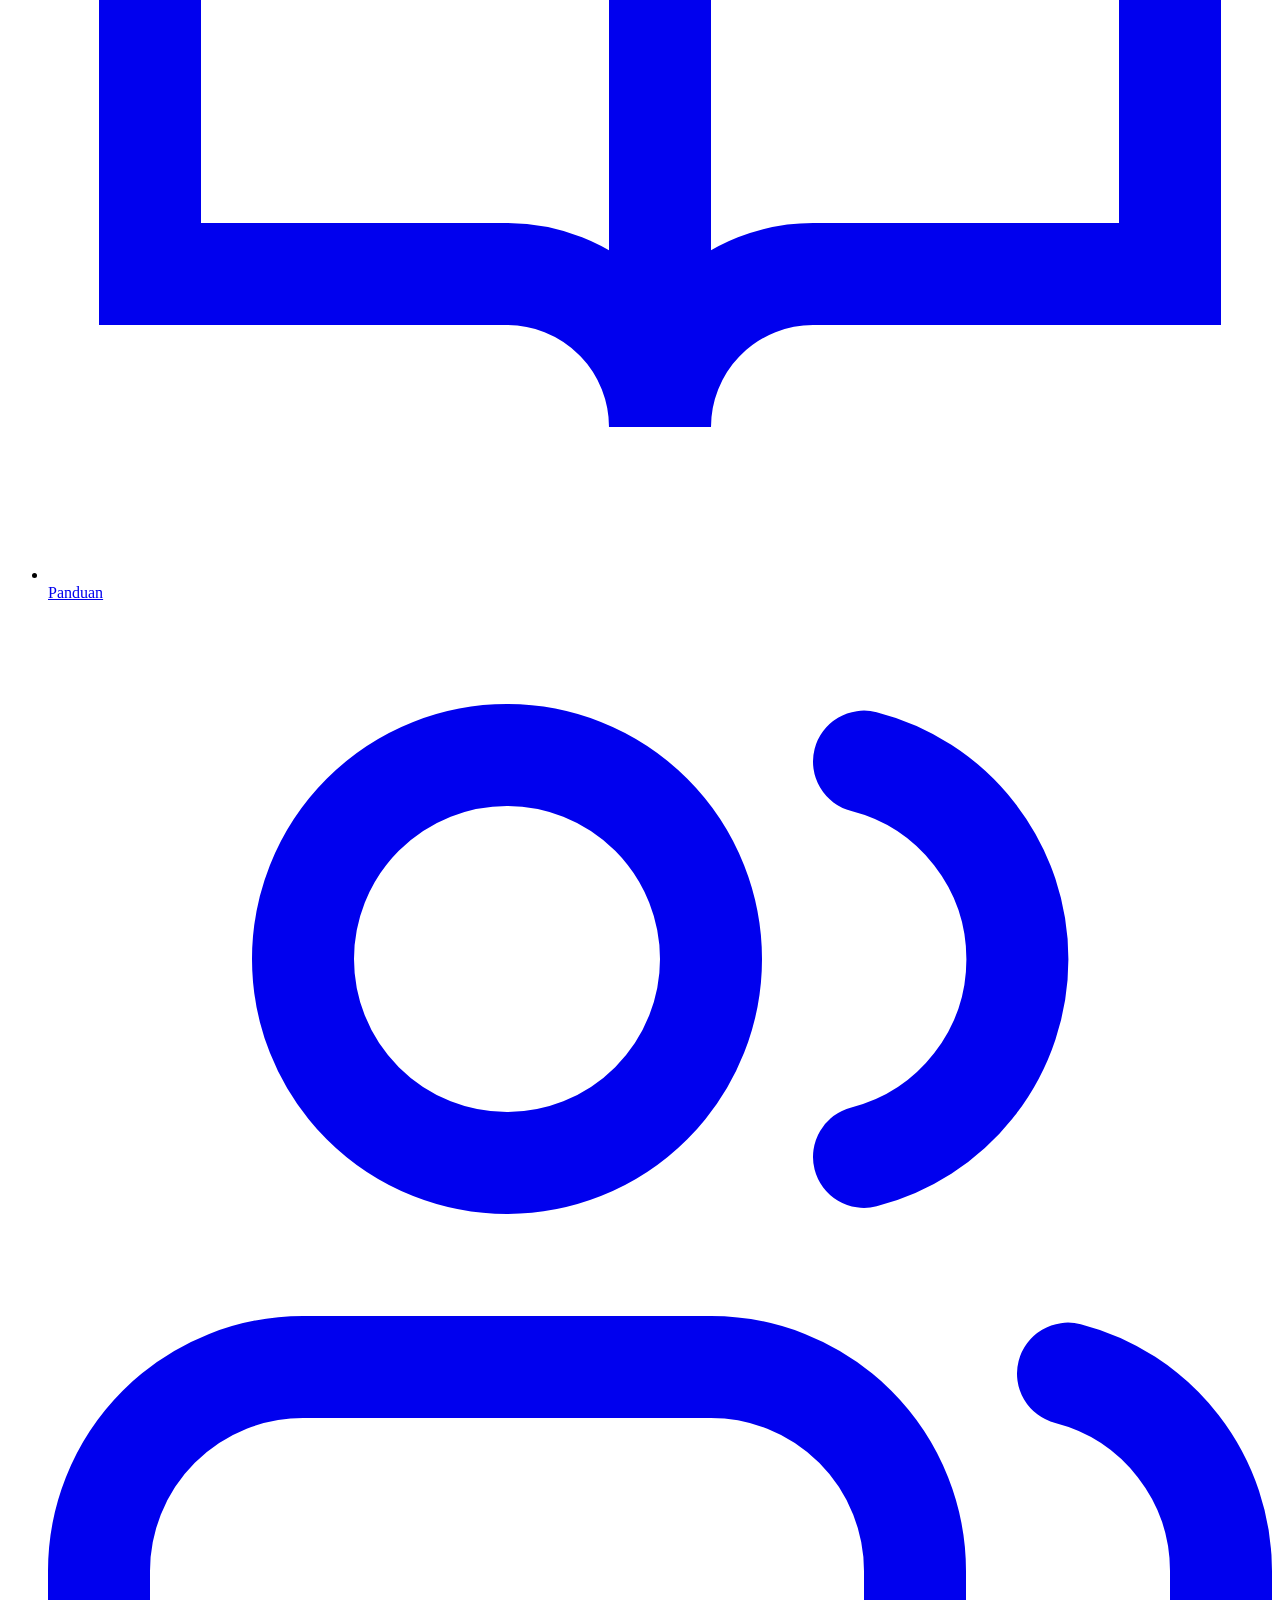
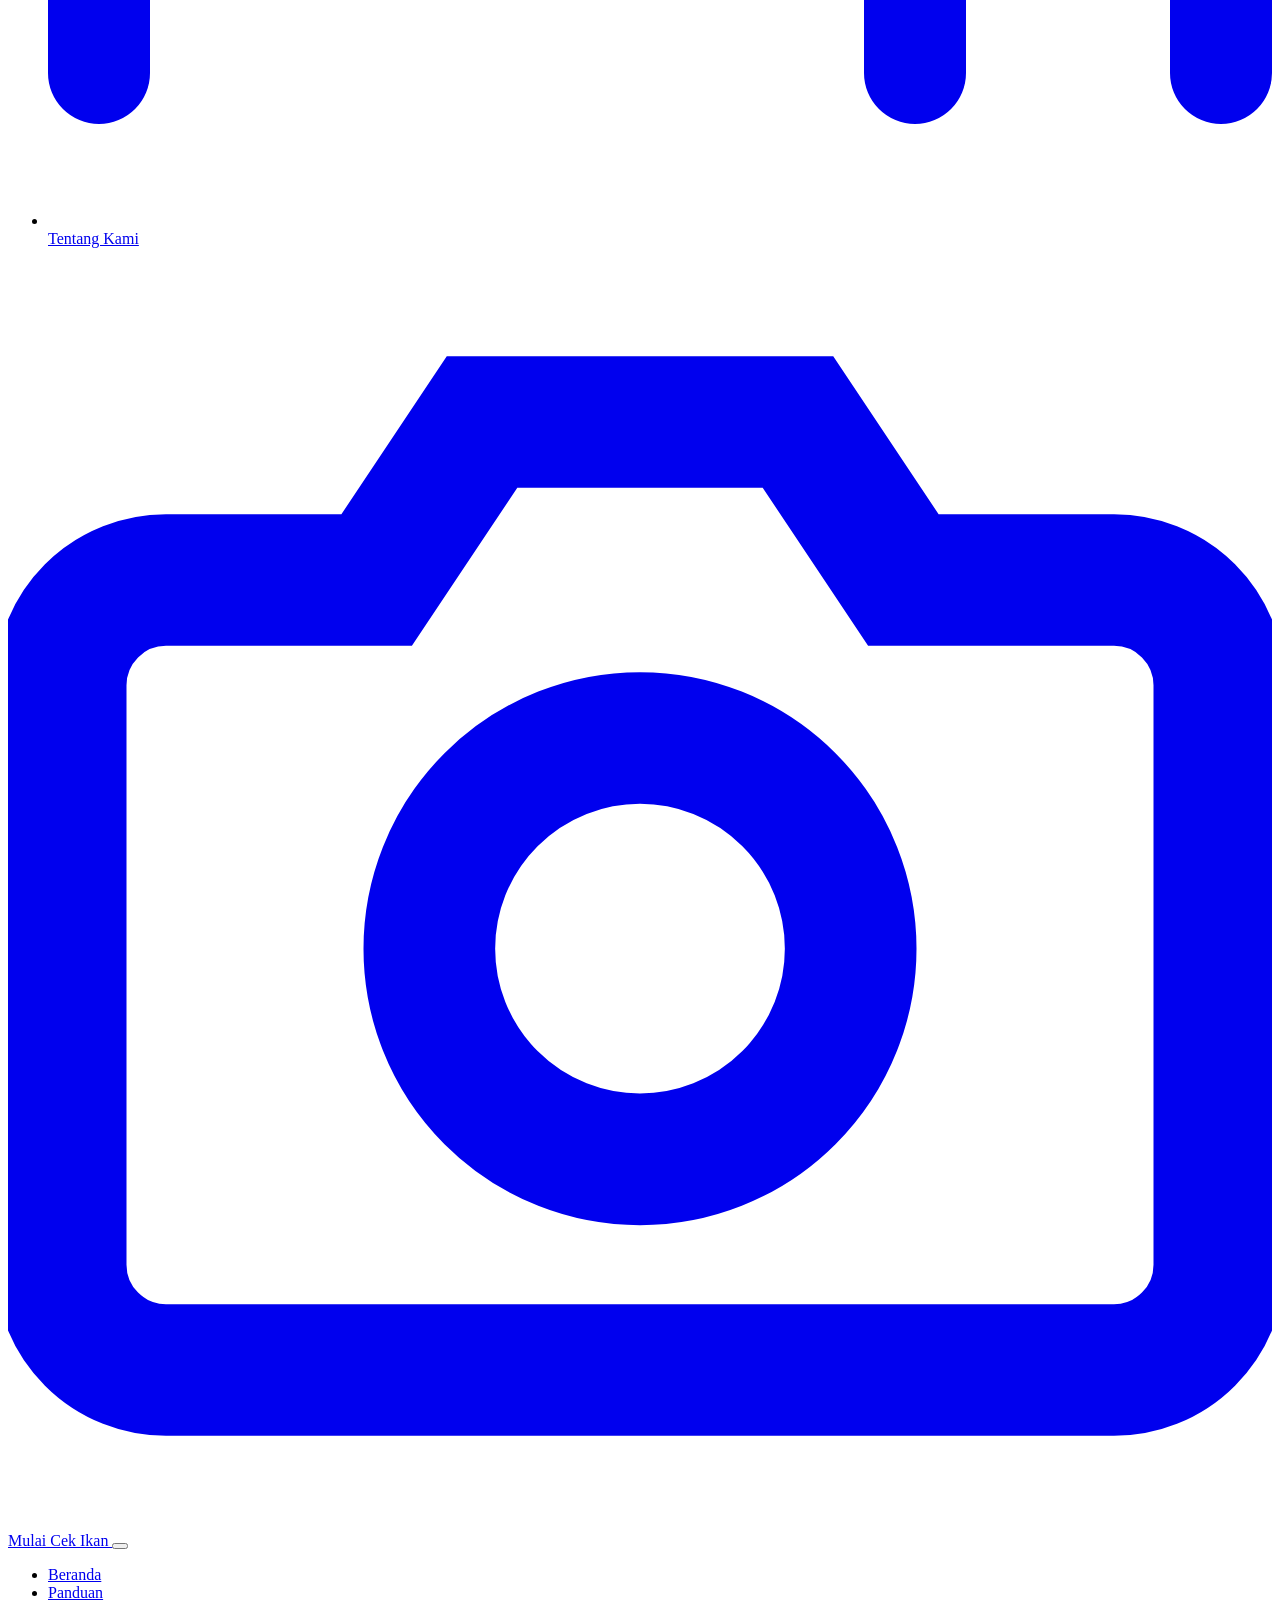
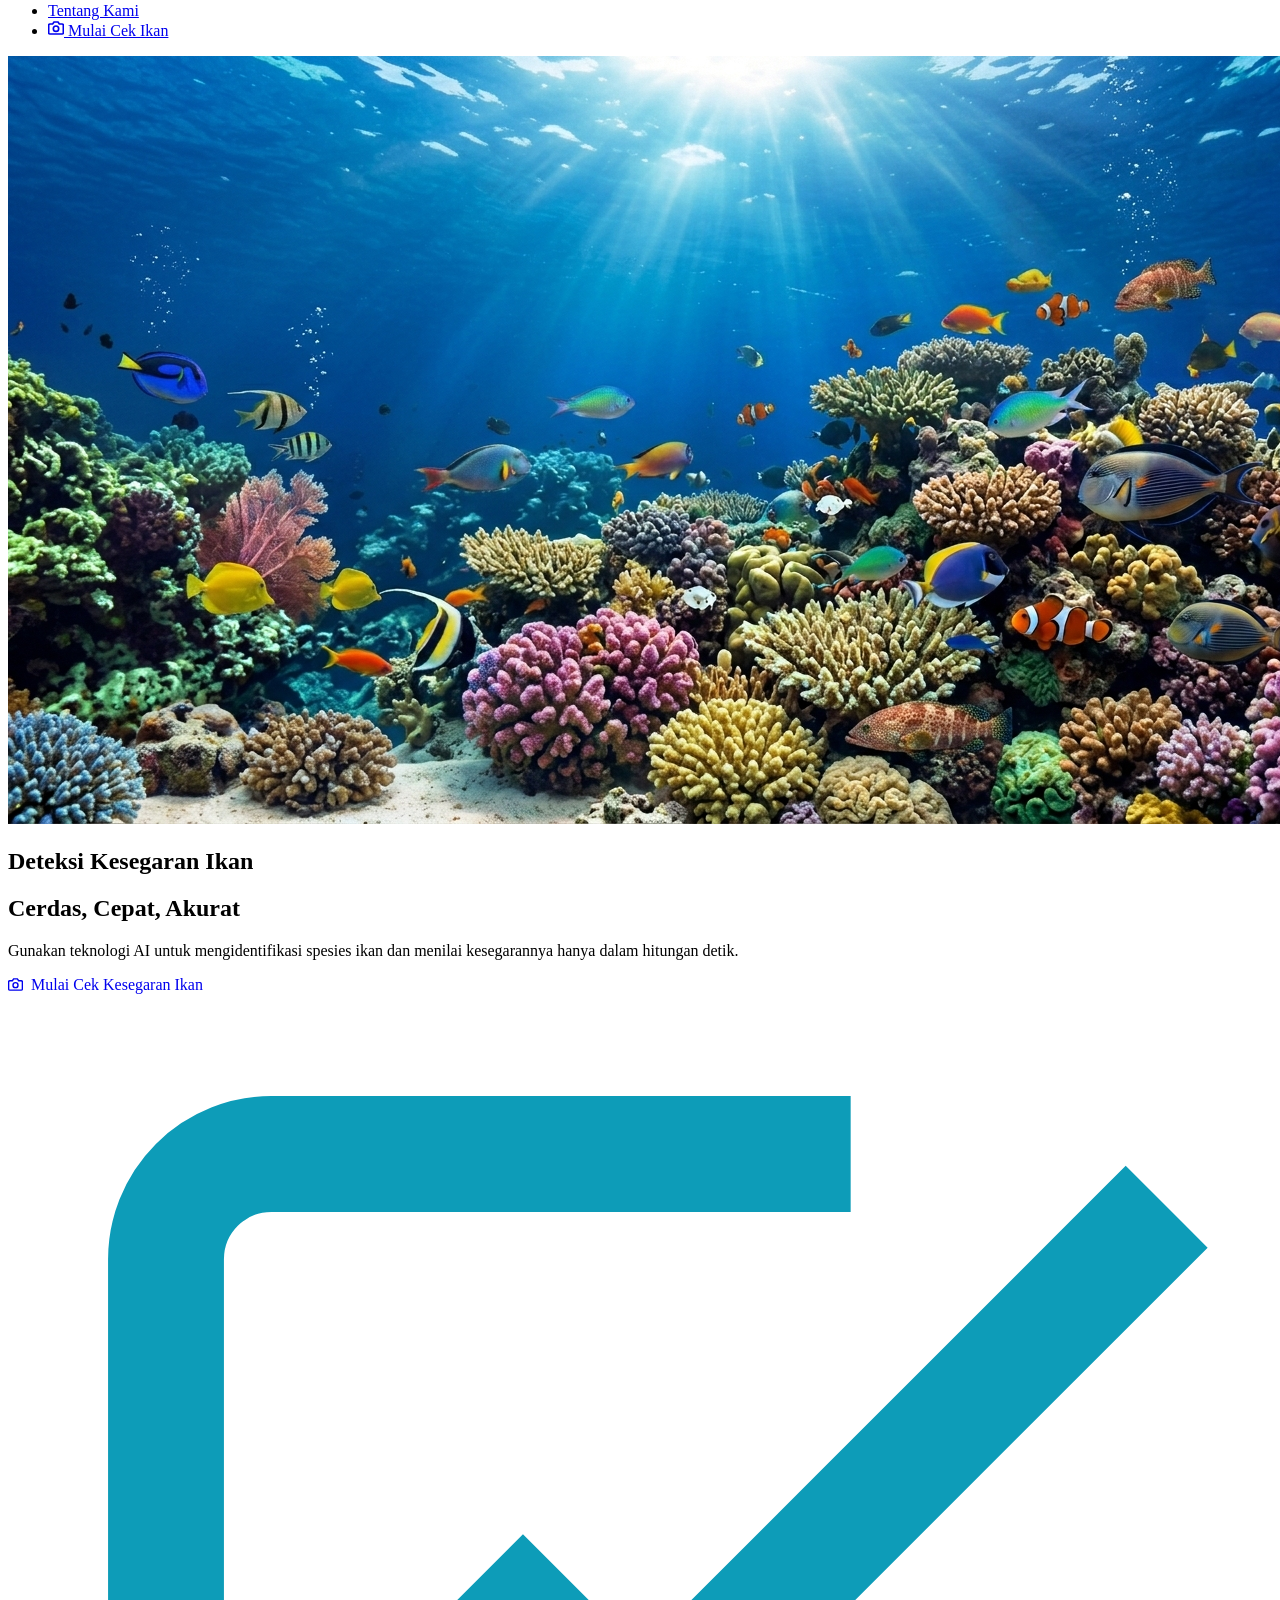
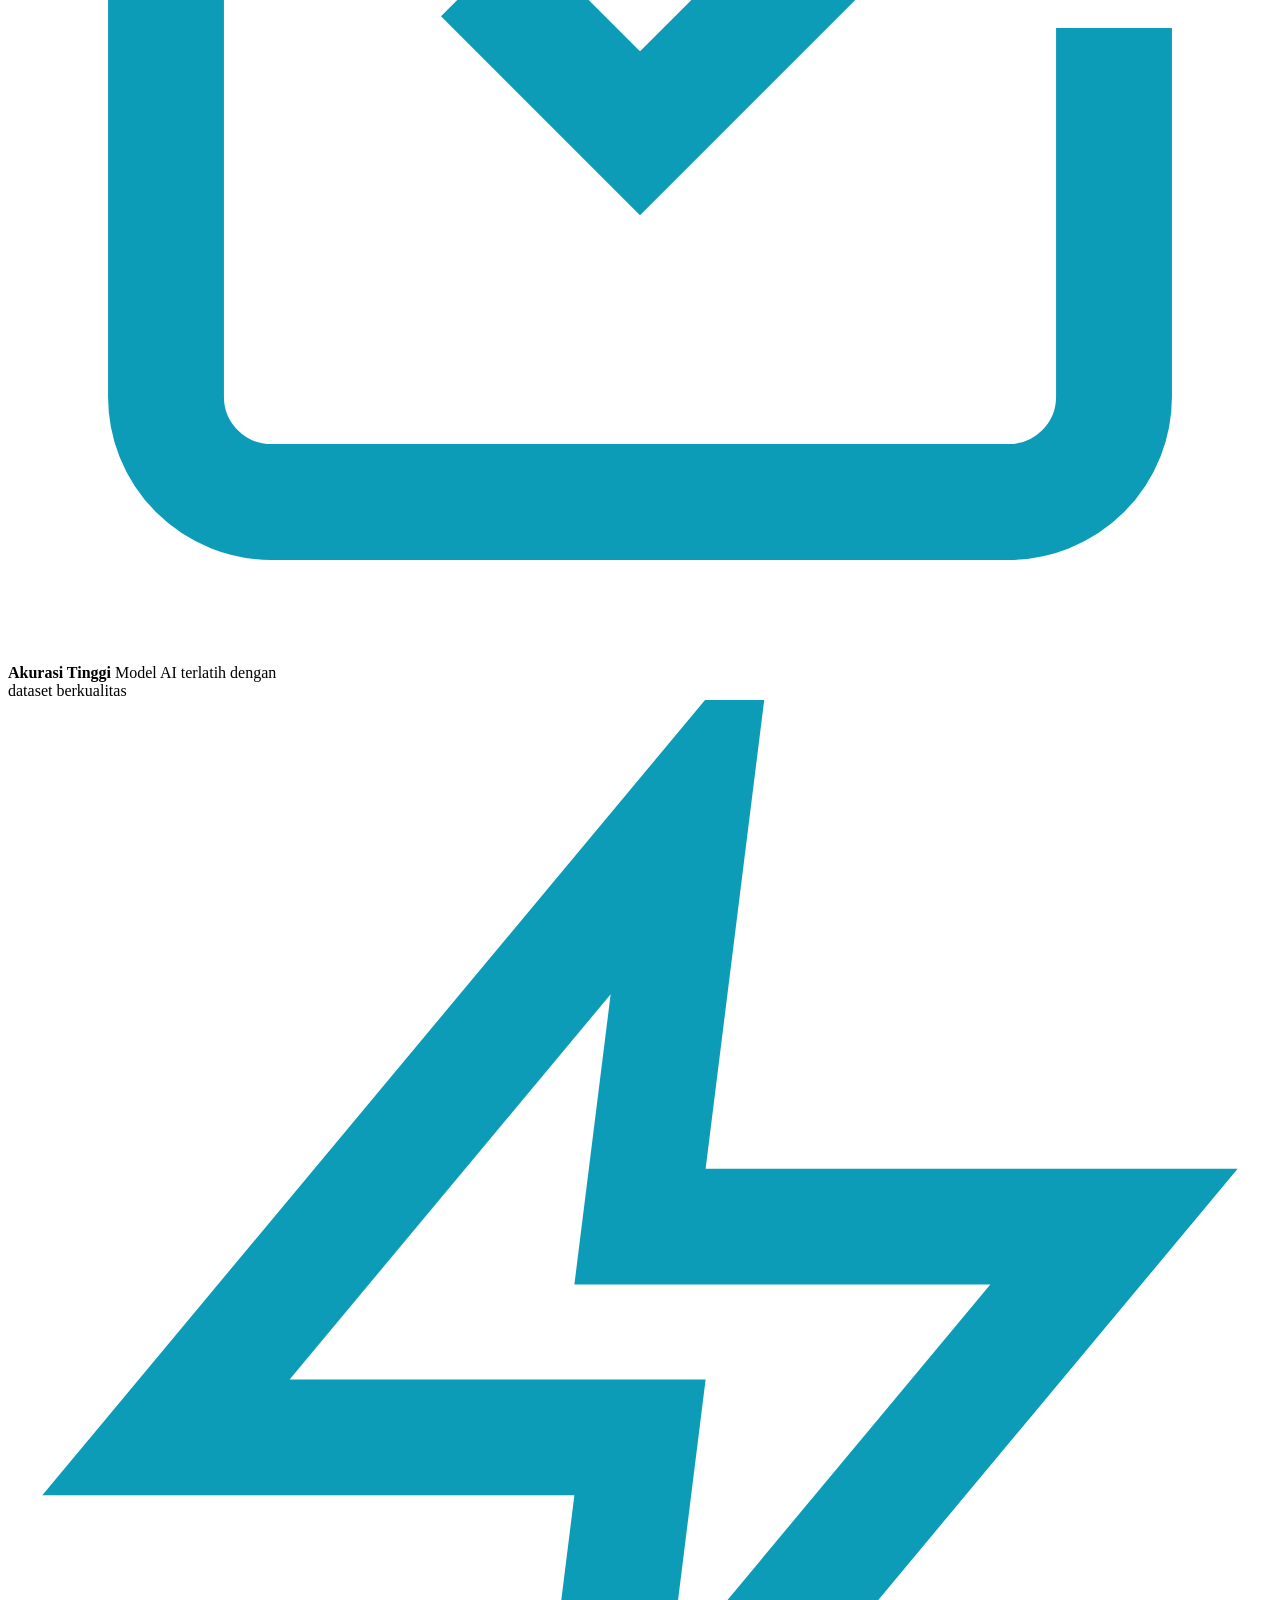
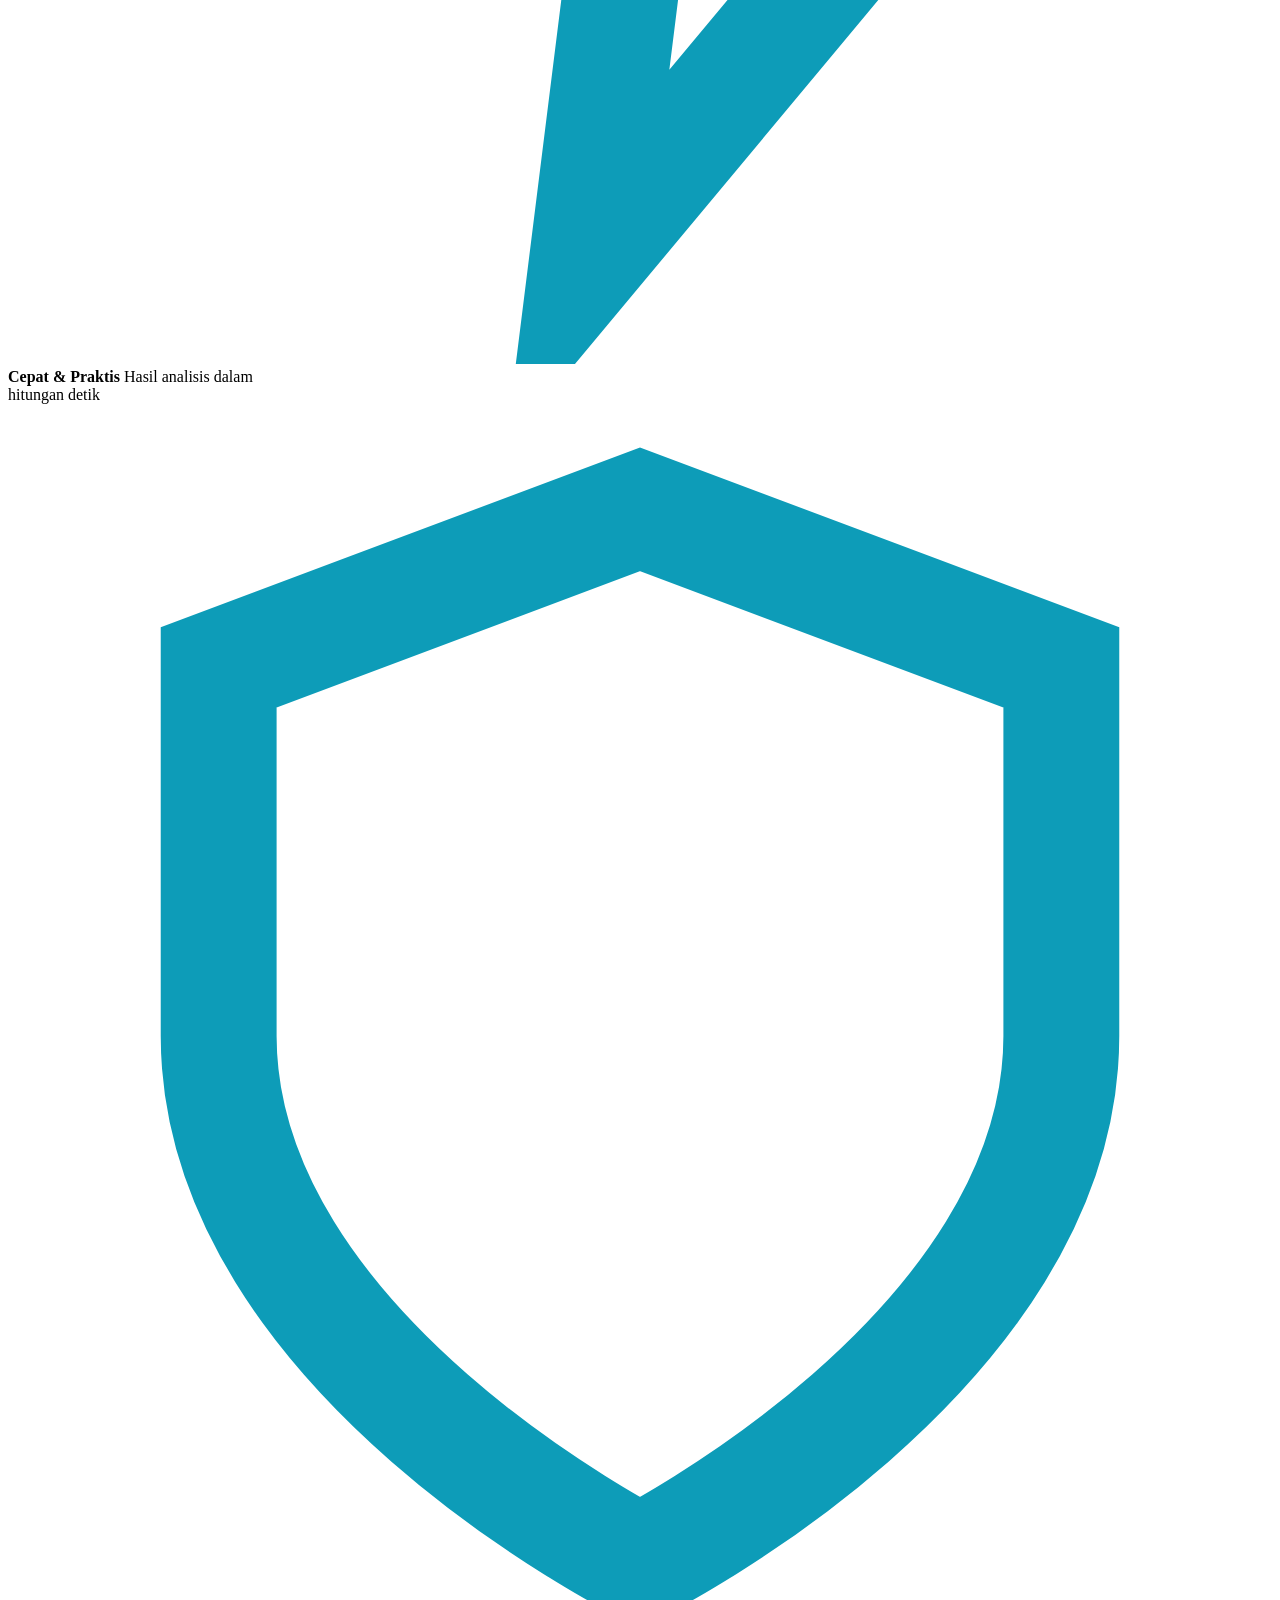
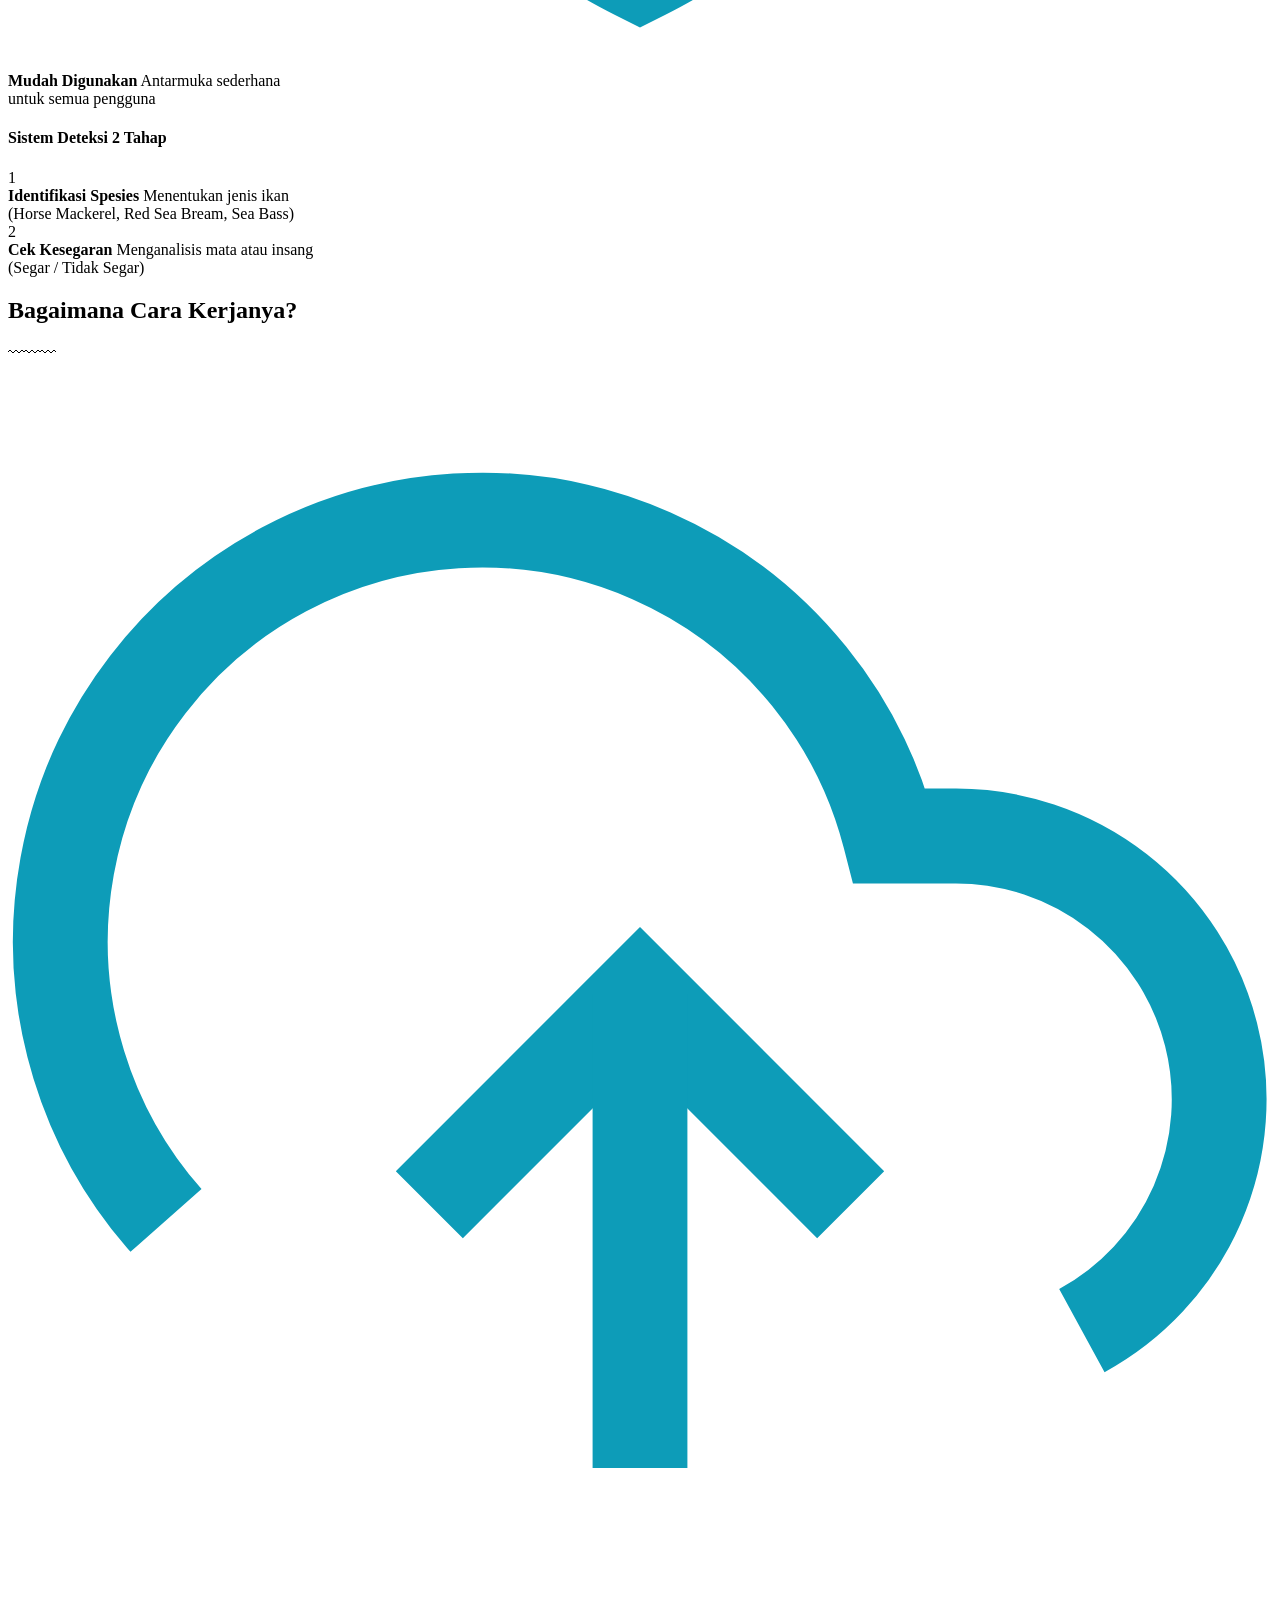
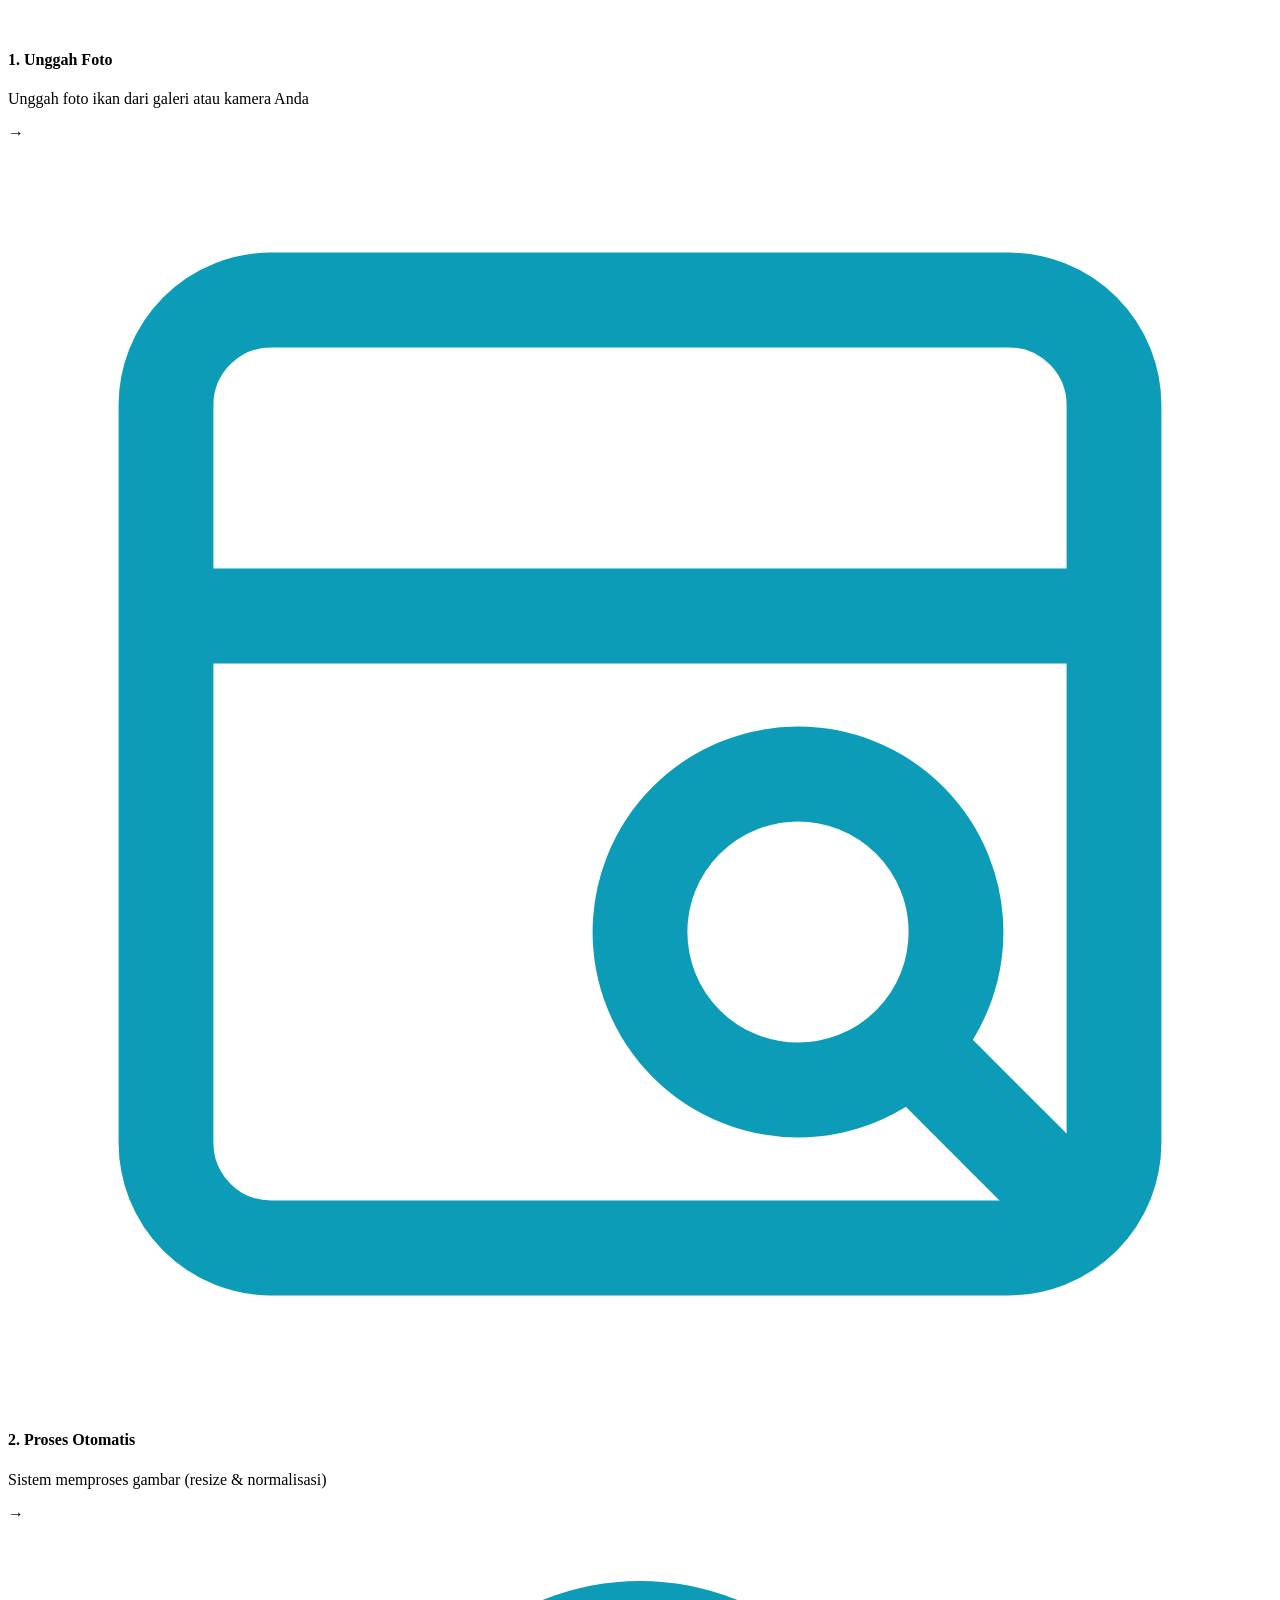
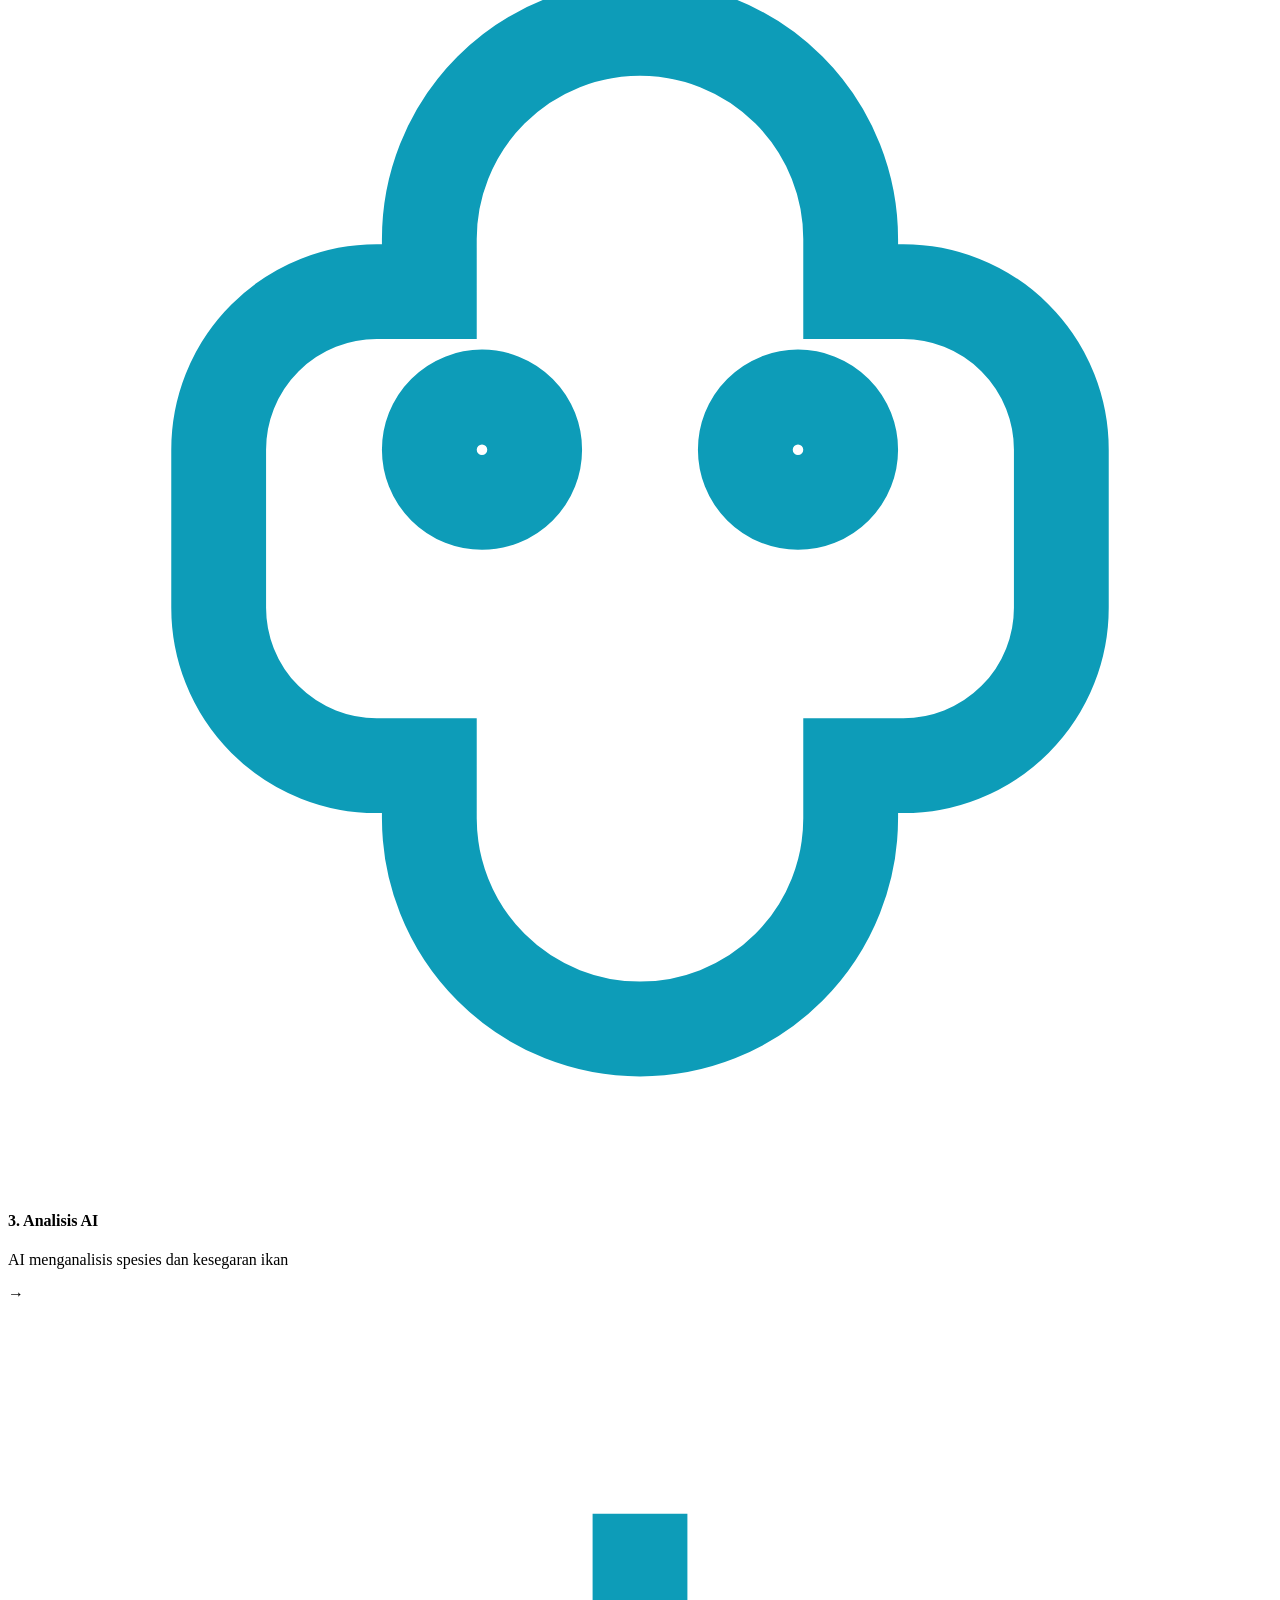
==== commit 804ff469: "Fix stylesheet link path in index.html" ====
--- a/index.html
+++ b/index.html
@@ -6,7 +6,7 @@
   <meta name="viewport" content="width=device-width, initial-scale=1.0">
   <title>FishFresh - Deteksi Kesegaran Ikan</title>
 
-  <link rel="stylesheet" href="/assest/css/index.css">
+  <link rel="stylesheet" href="/Fish-Freshness/assest/css/index.css">
 
   <link
     href="https://fonts.googleapis.com/css2?family=Inter:ital,wght@0,400;0,500;0,600;0,700;0,800;0,900;1,400&display=swap"
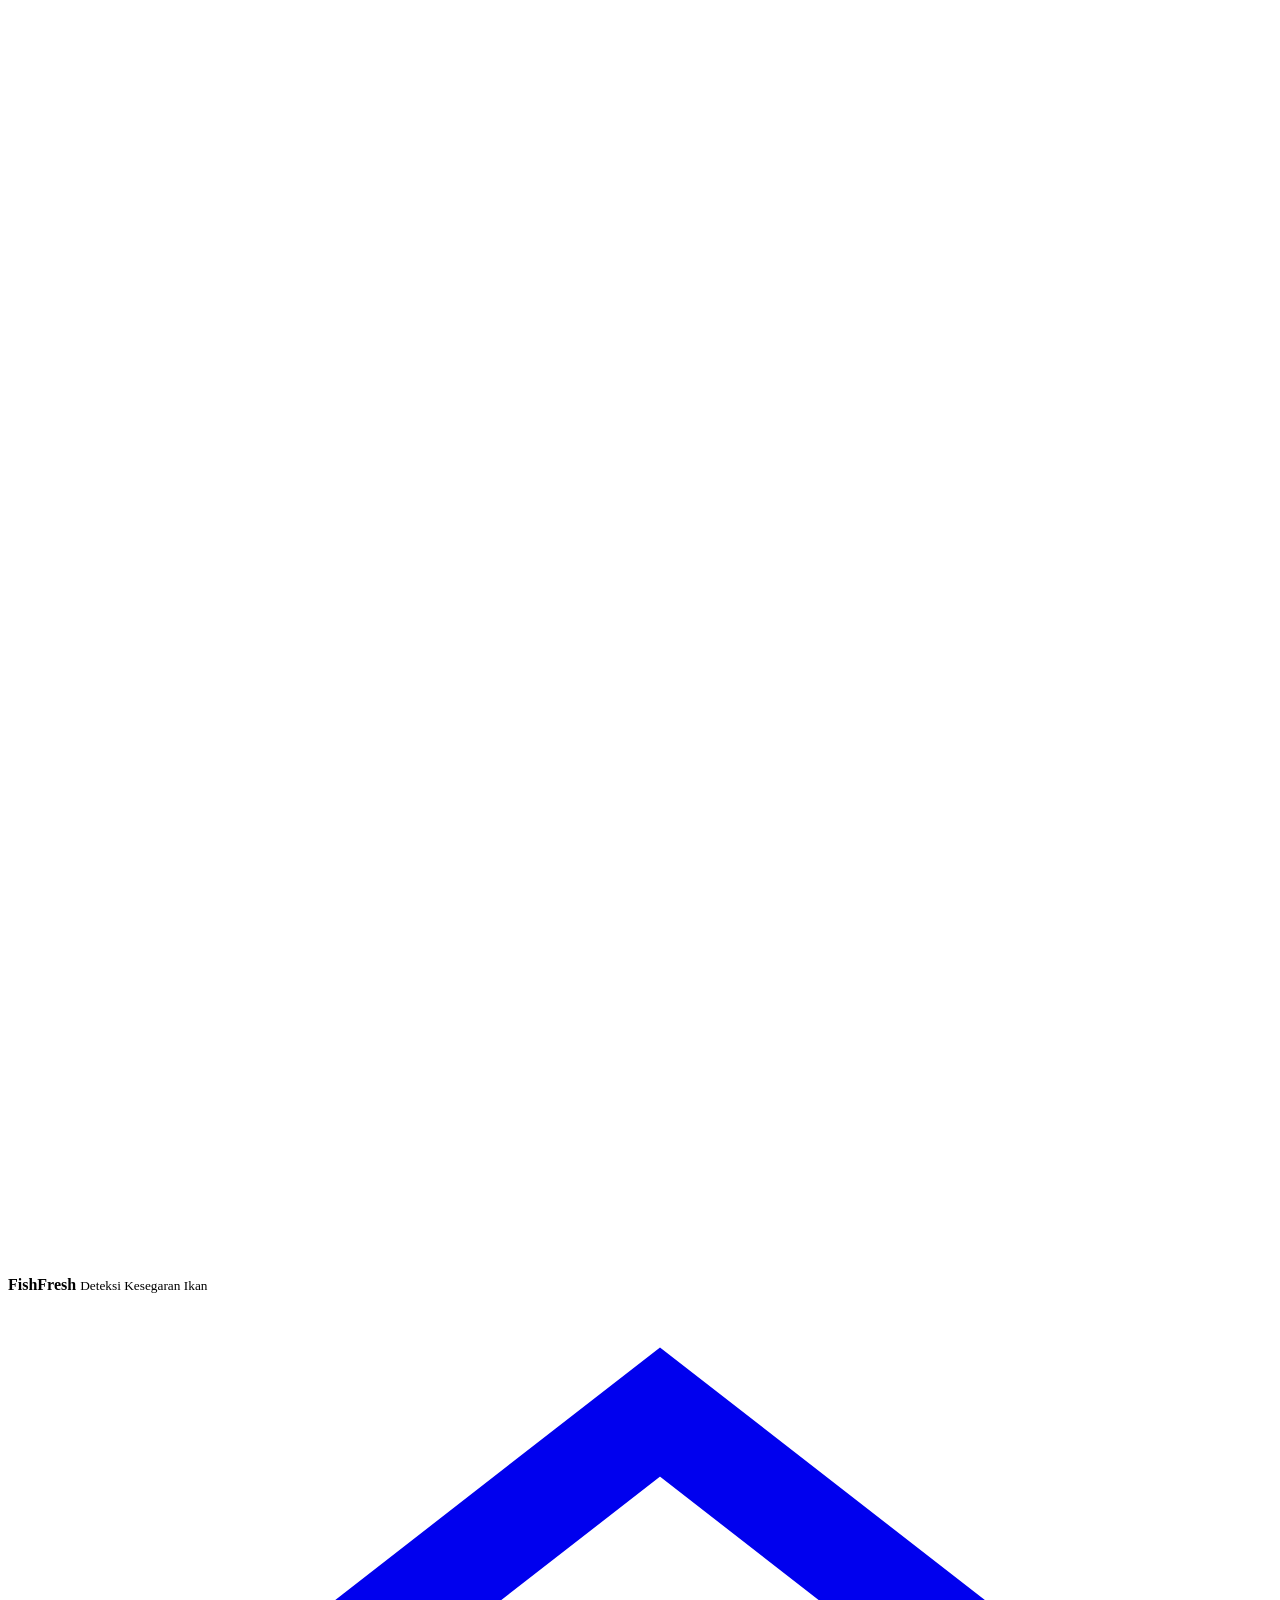
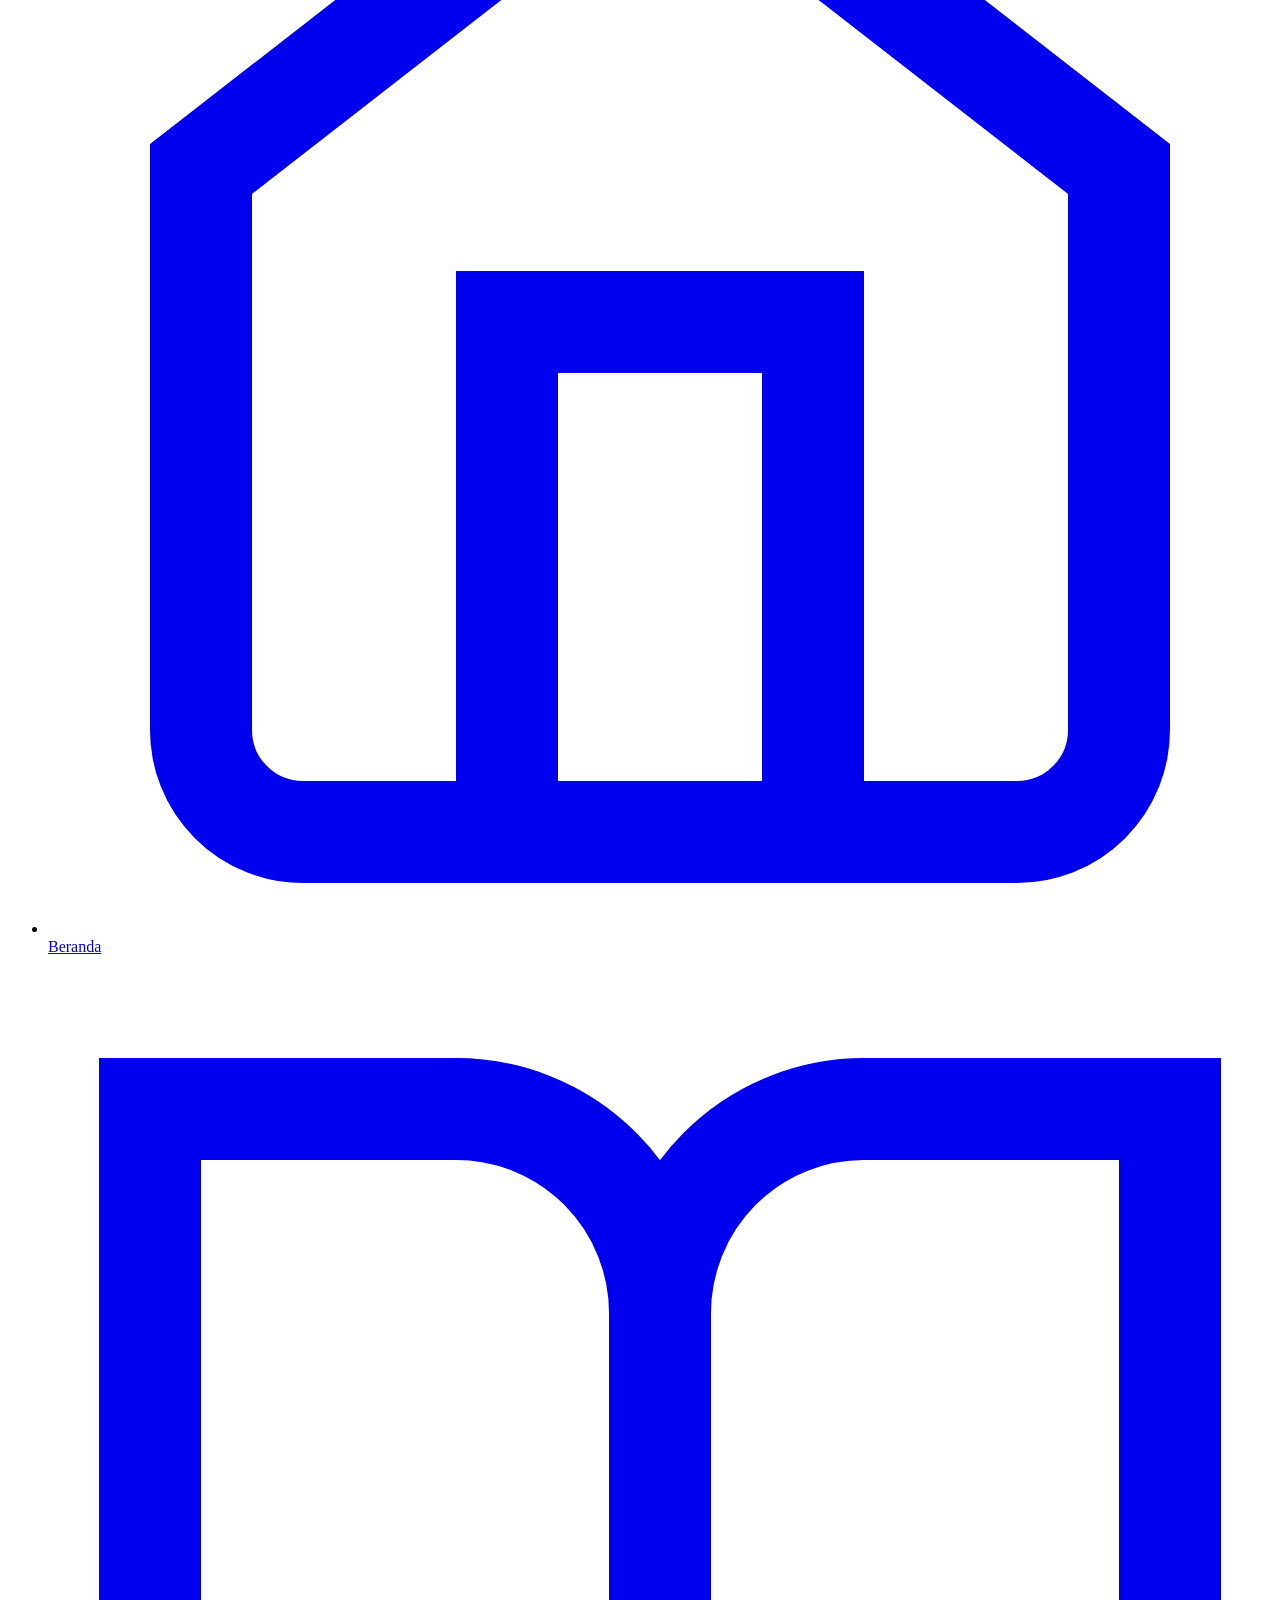
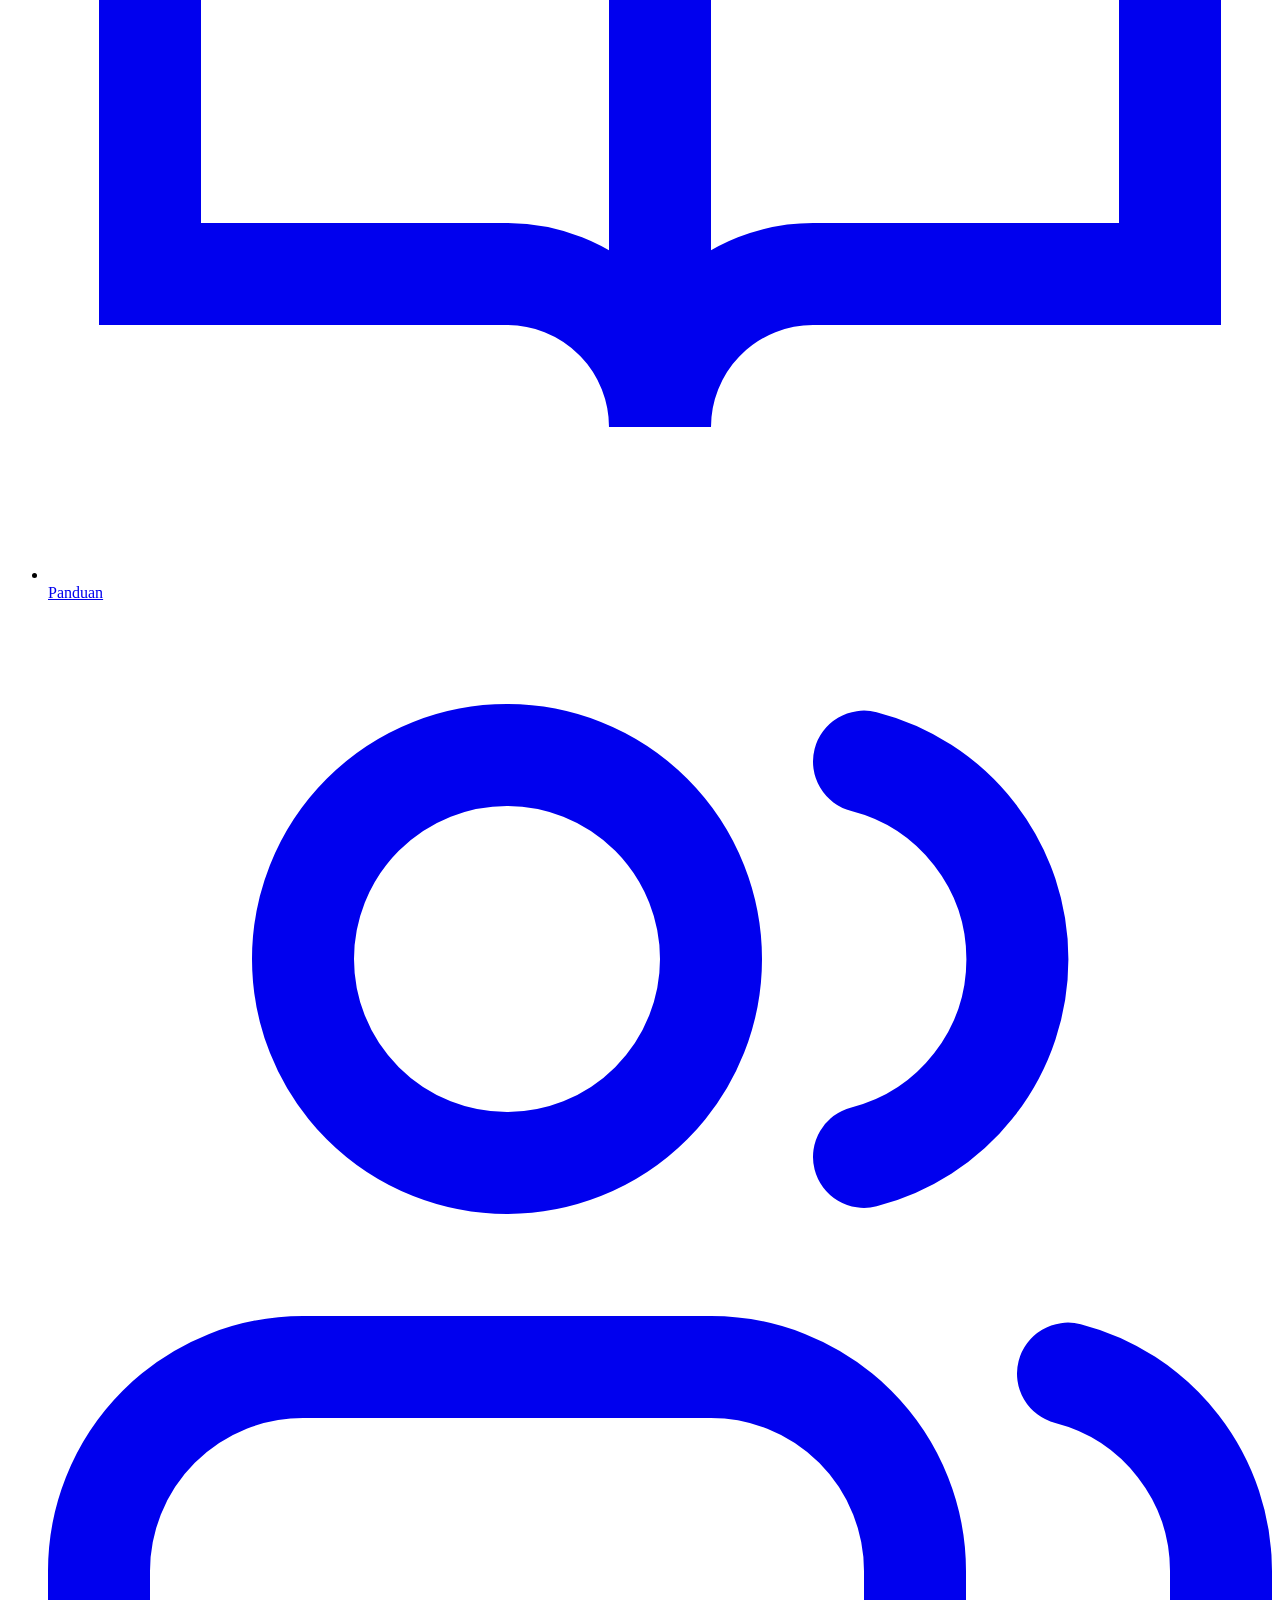
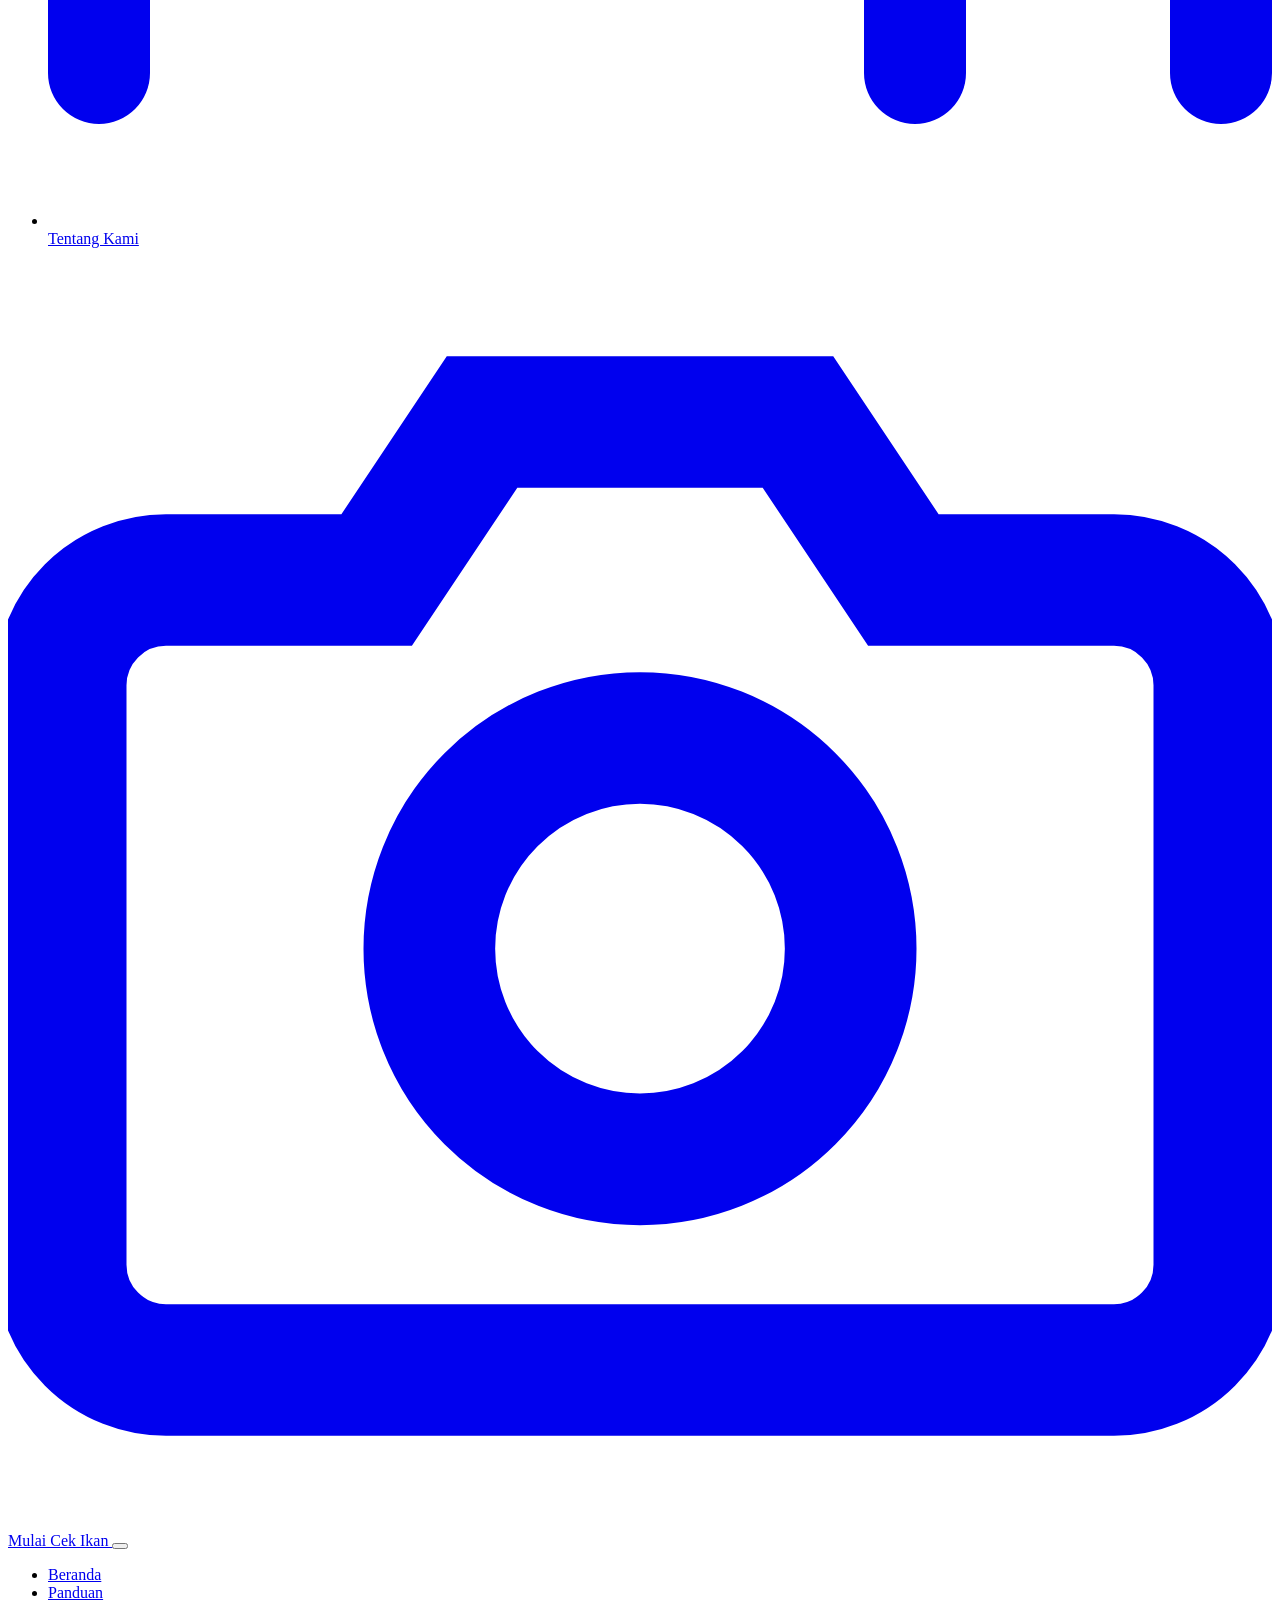
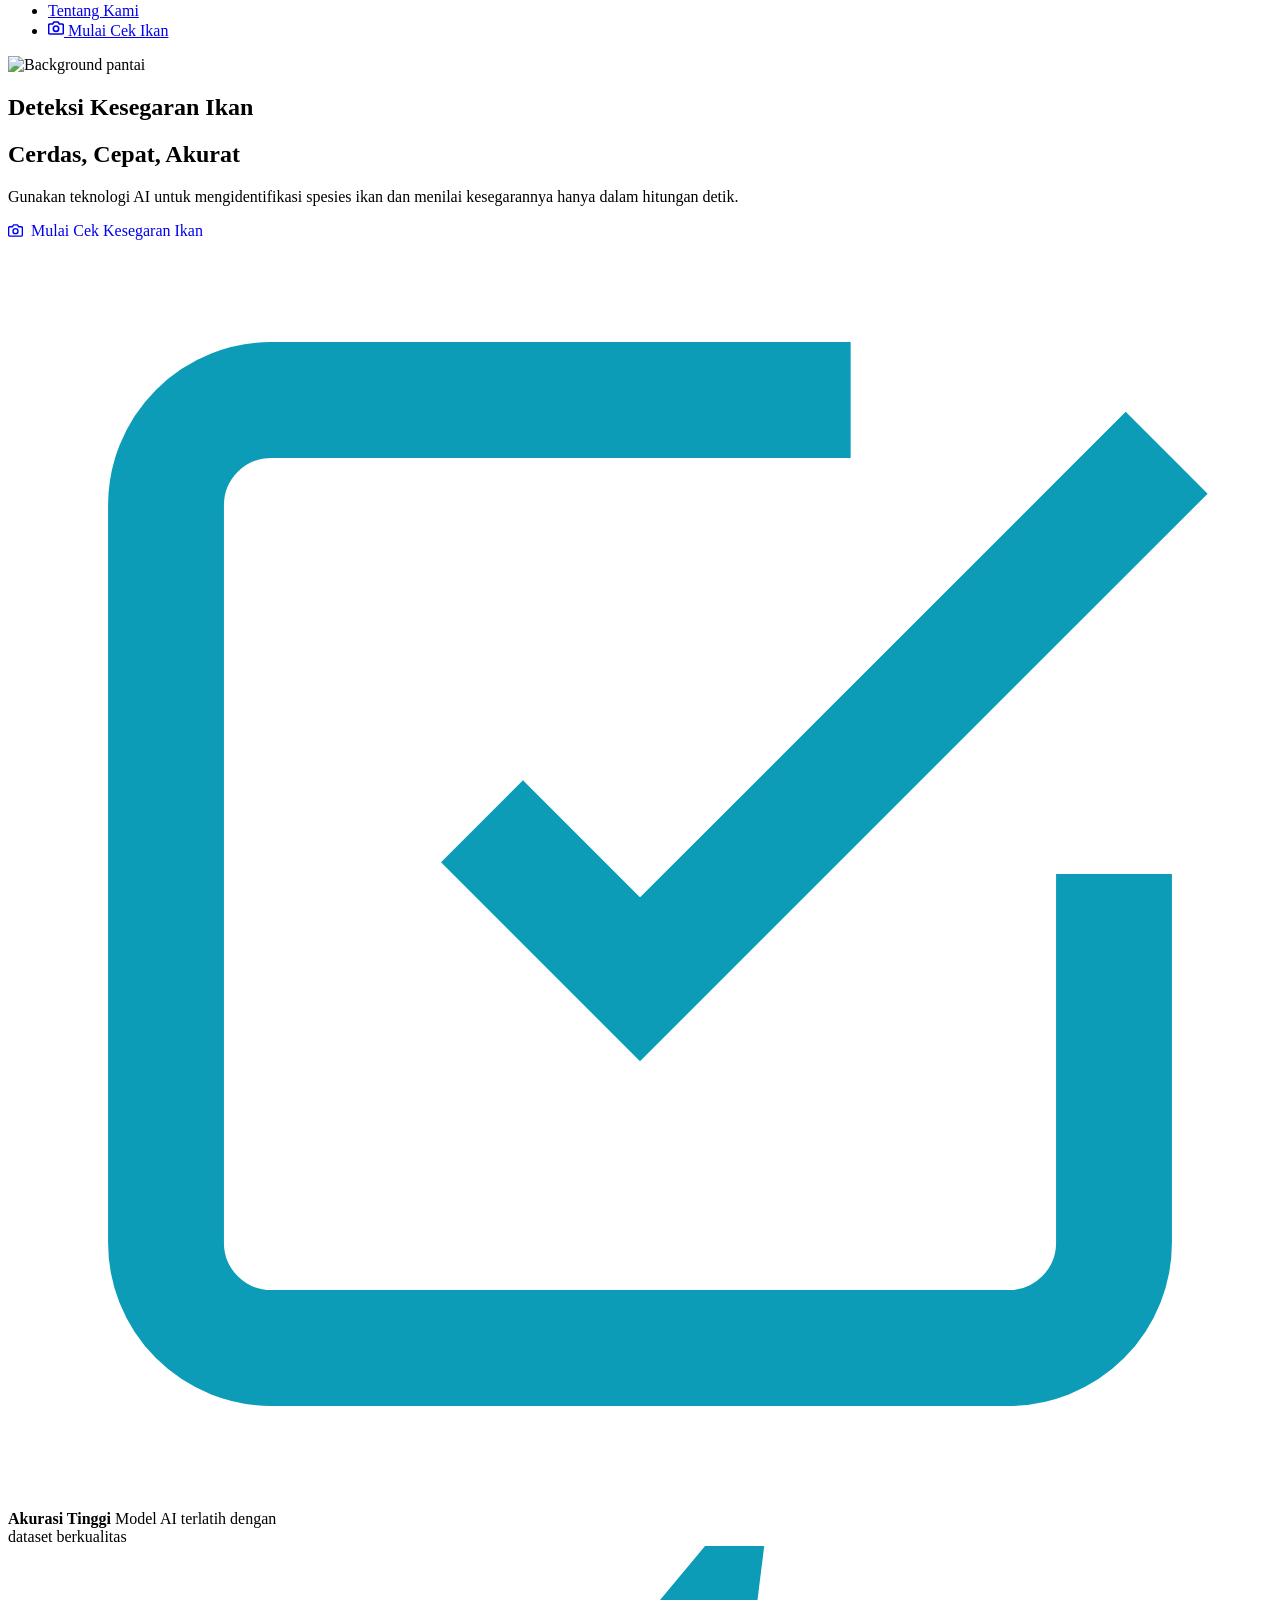
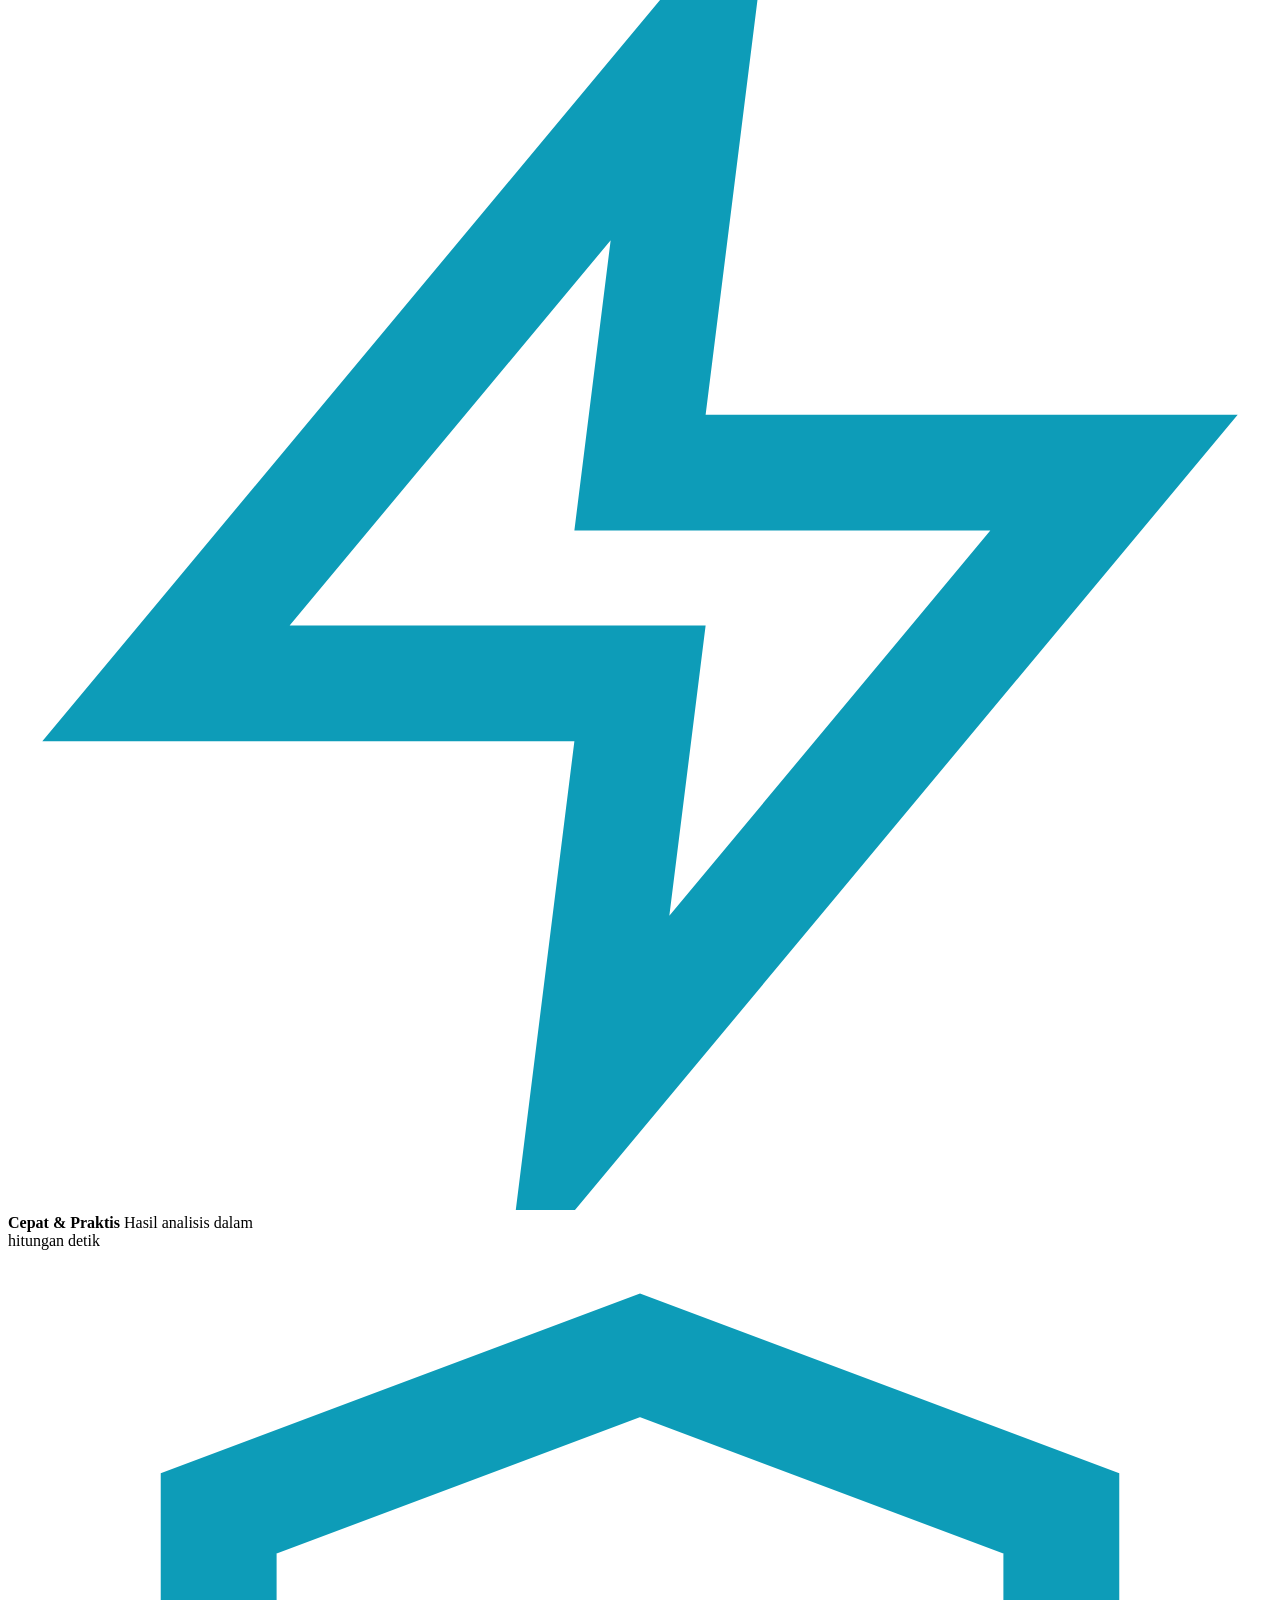
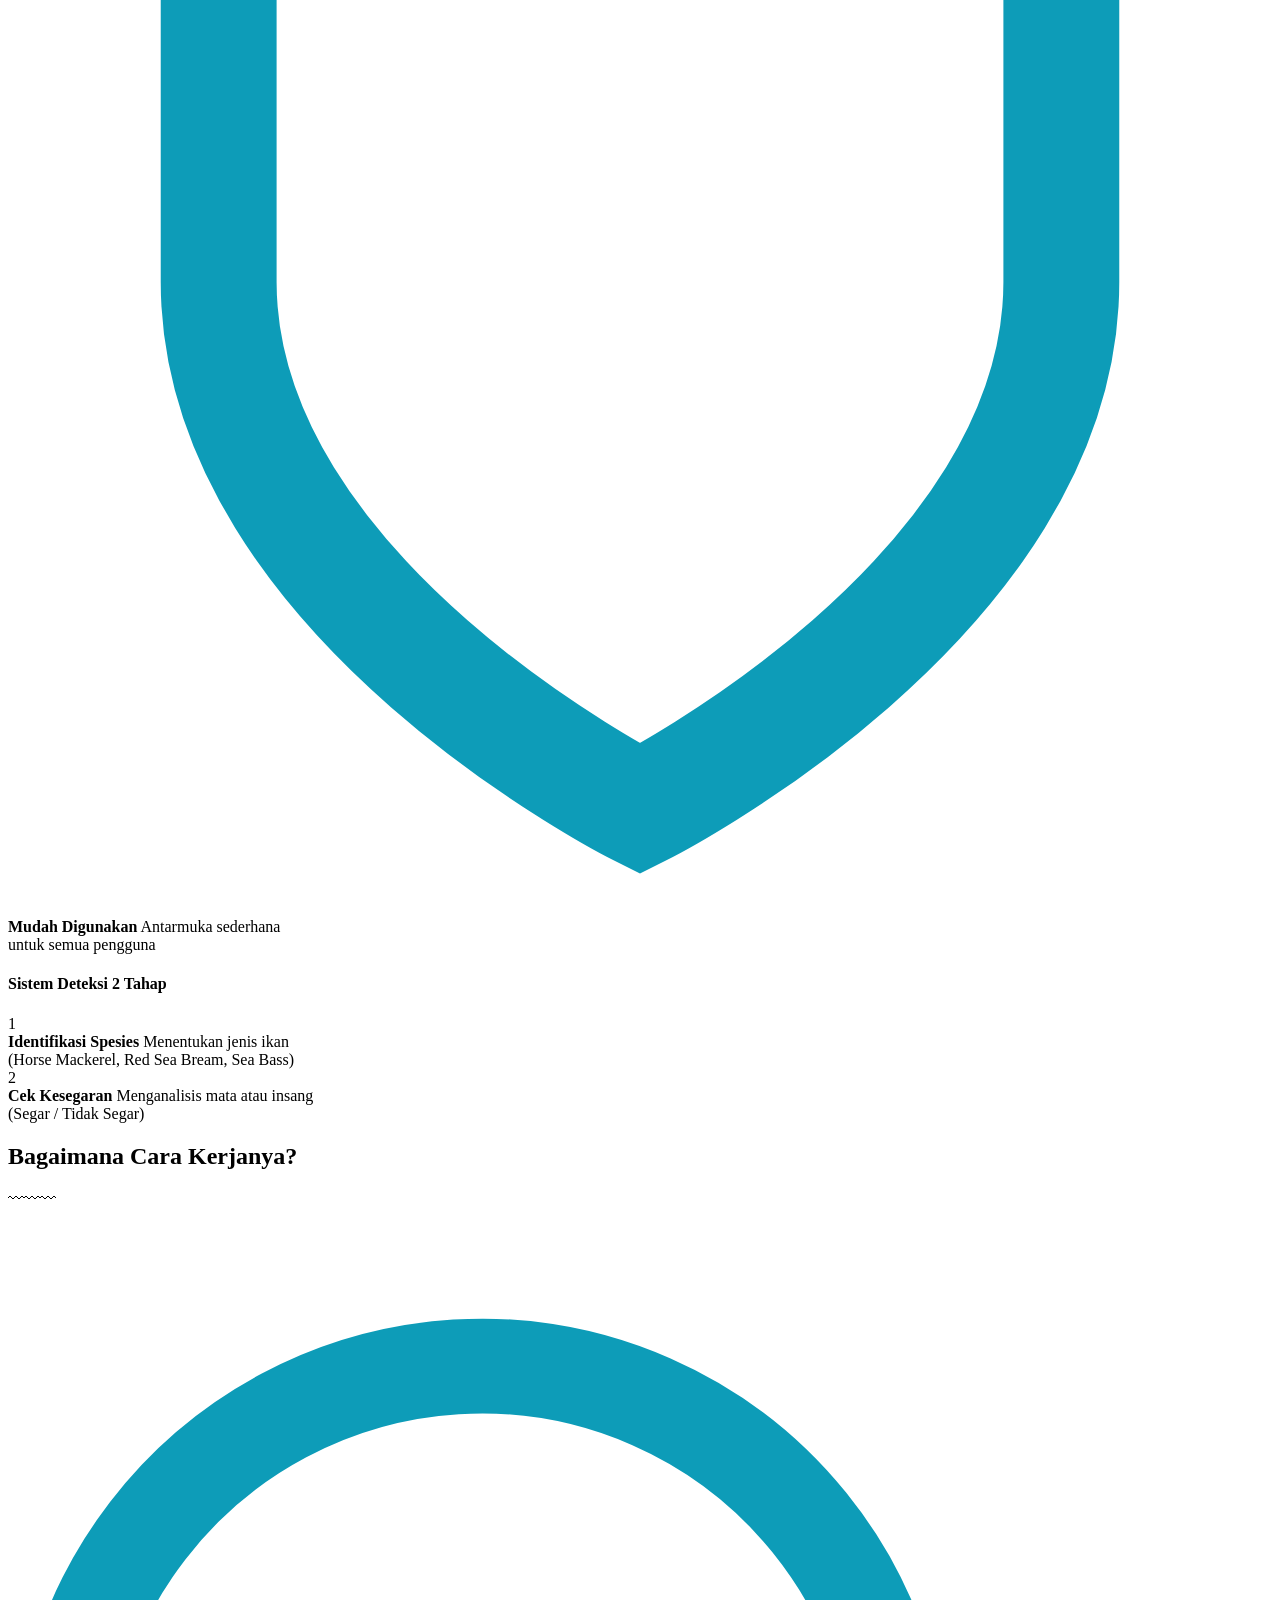
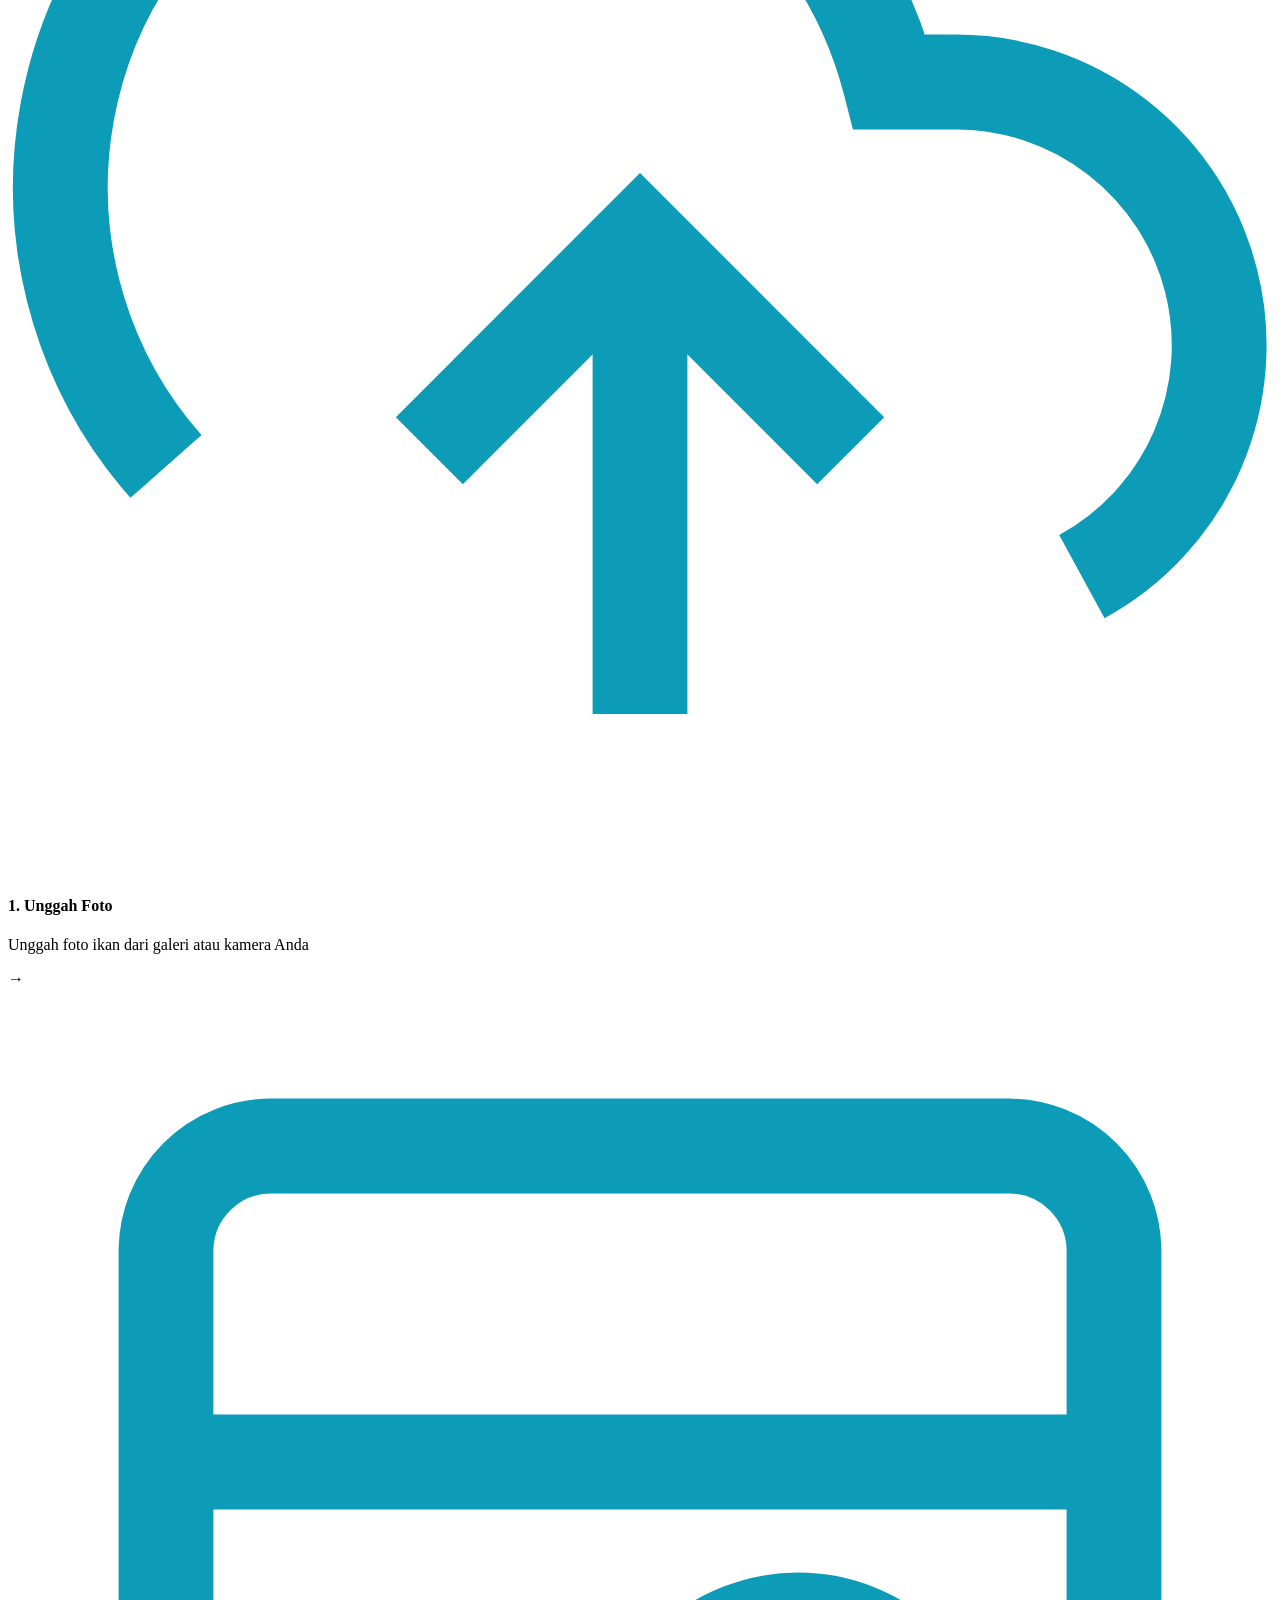
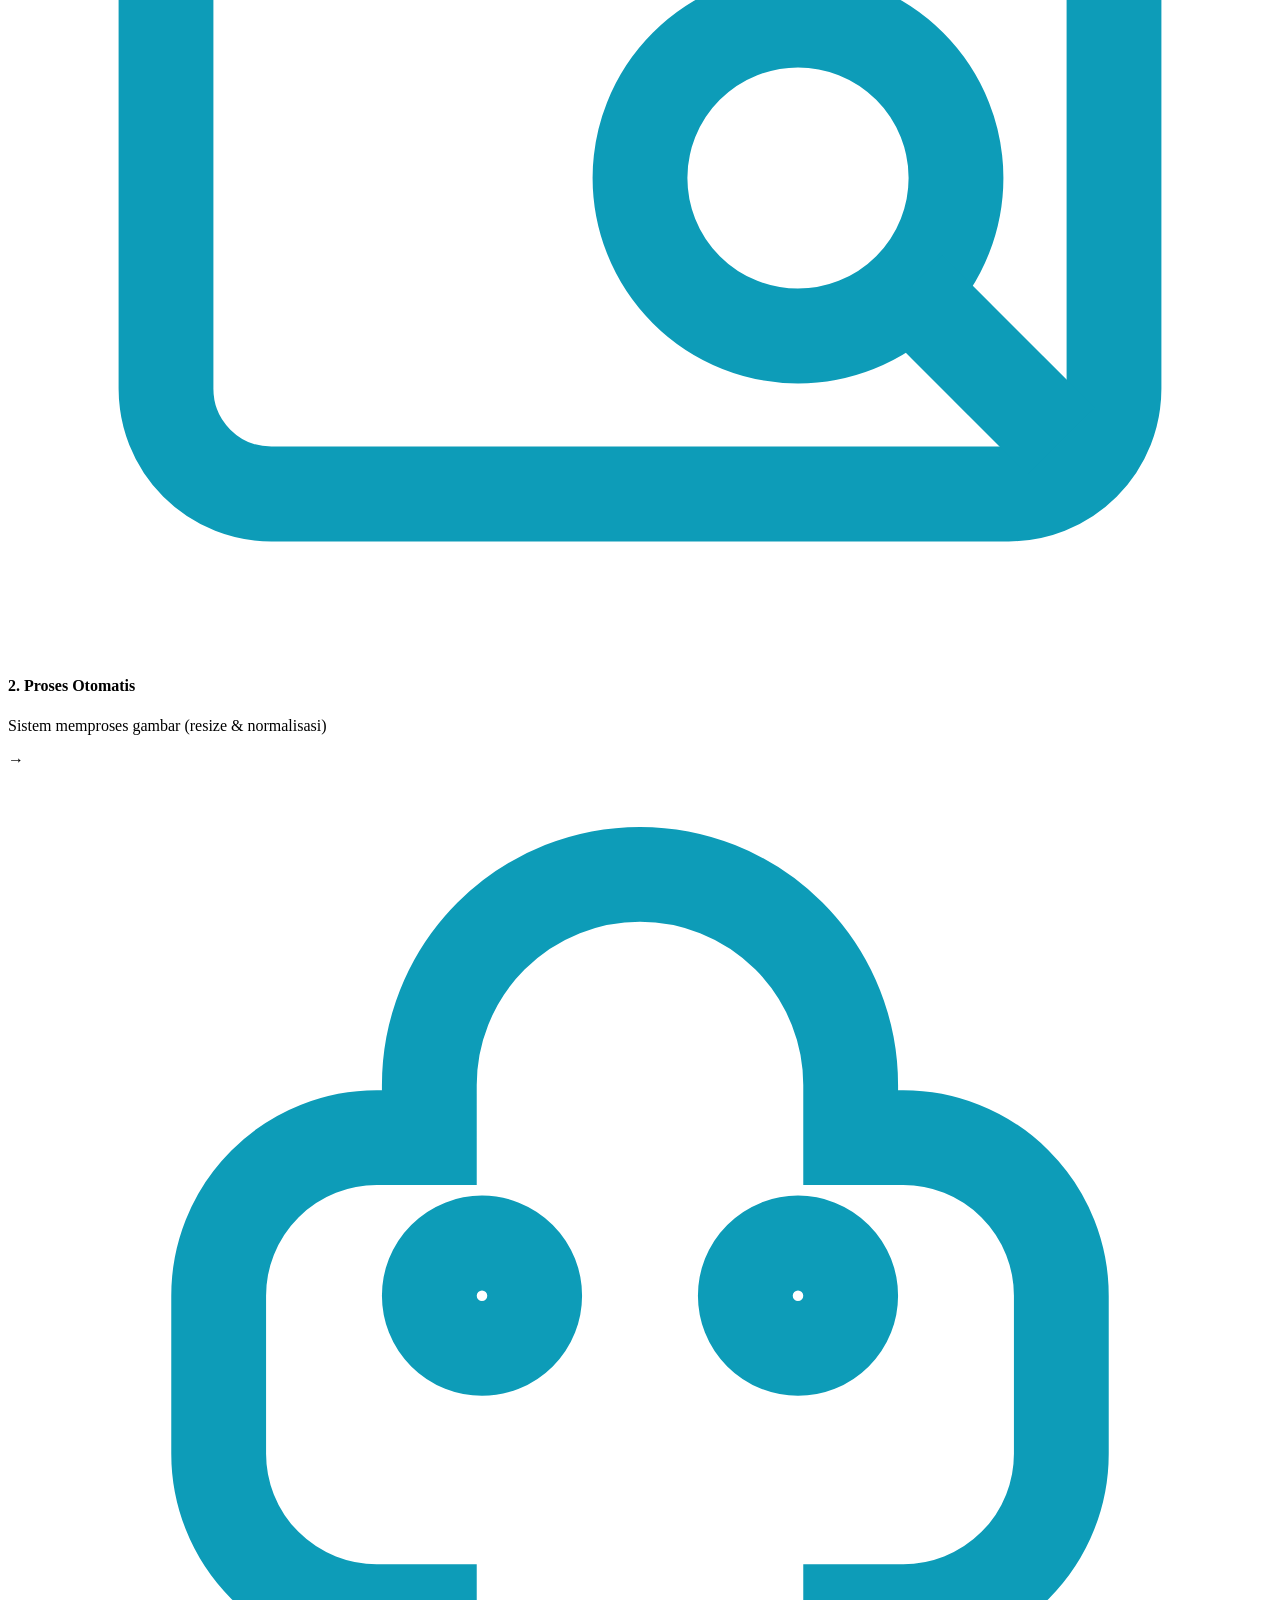
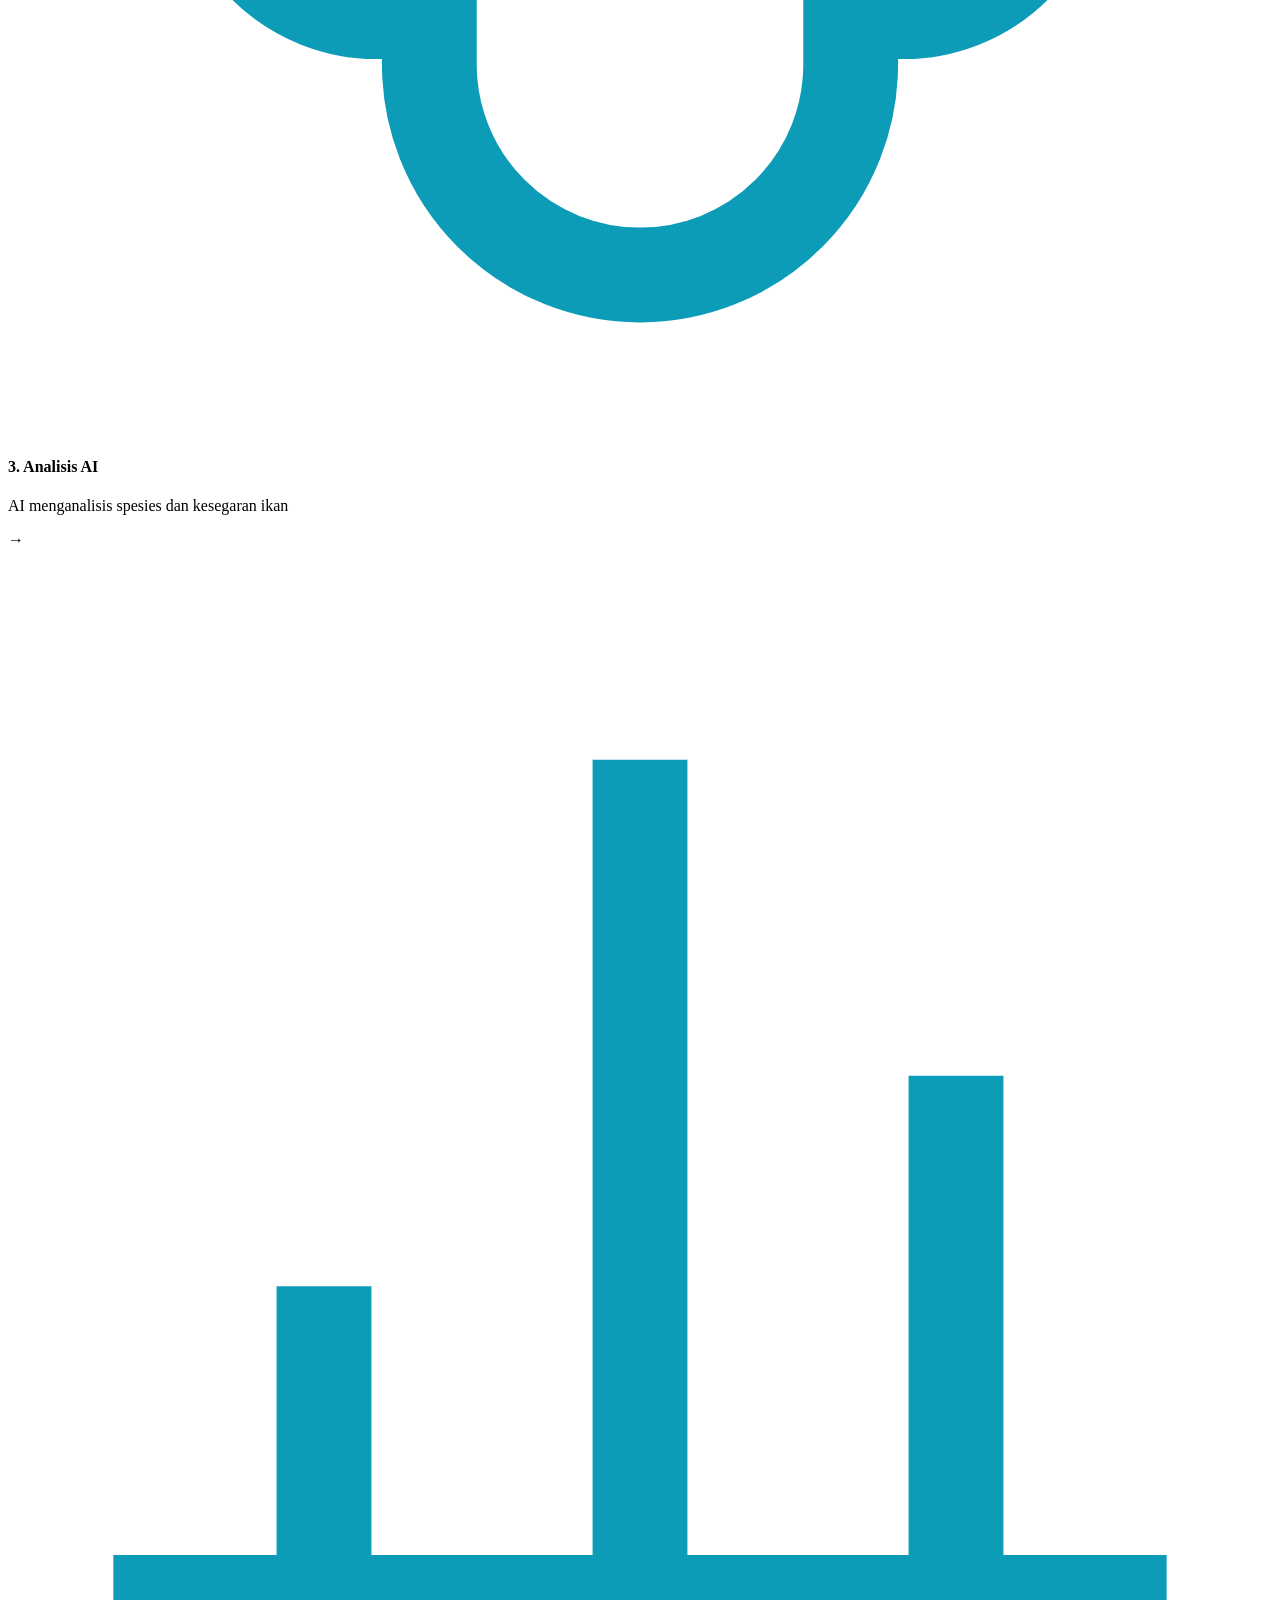
==== commit 94785dc2: "Add files via upload" ====
--- a/index.html
+++ b/index.html
@@ -6,7 +6,7 @@
   <meta name="viewport" content="width=device-width, initial-scale=1.0">
   <title>FishFresh - Deteksi Kesegaran Ikan</title>
 
-  <link rel="stylesheet" href="/Fish-Freshness/assest/css/index.css">
+  <link rel="stylesheet" href="./assest/css/index.css">
 
   <link
     href="https://fonts.googleapis.com/css2?family=Inter:ital,wght@0,400;0,500;0,600;0,700;0,800;0,900;1,400&display=swap"
@@ -386,7 +386,7 @@
   </footer>
 
   <div class="toast" id="toast"></div>
-  <script src="/assest/js/index.js"></script>
+  <script src="./assest/js/index.js"></script>
 </body>
 
-</html>
+</html>
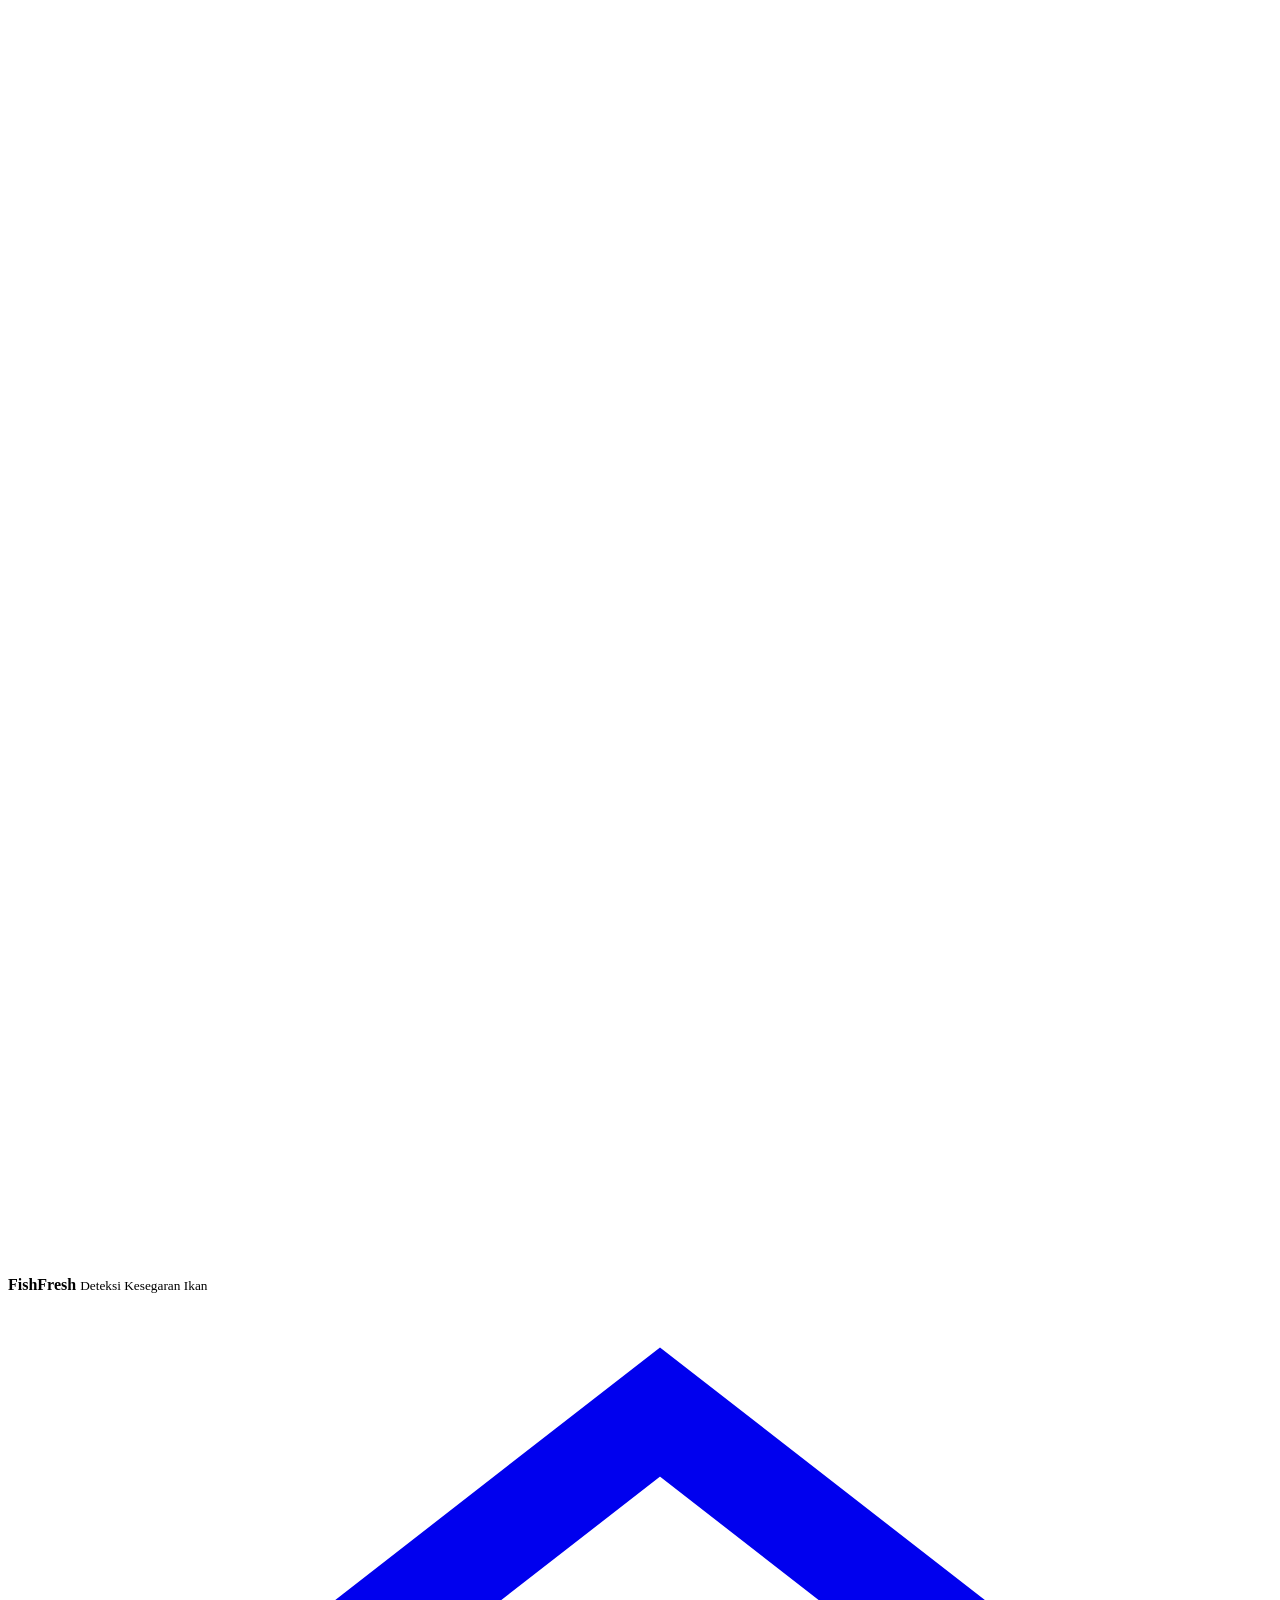
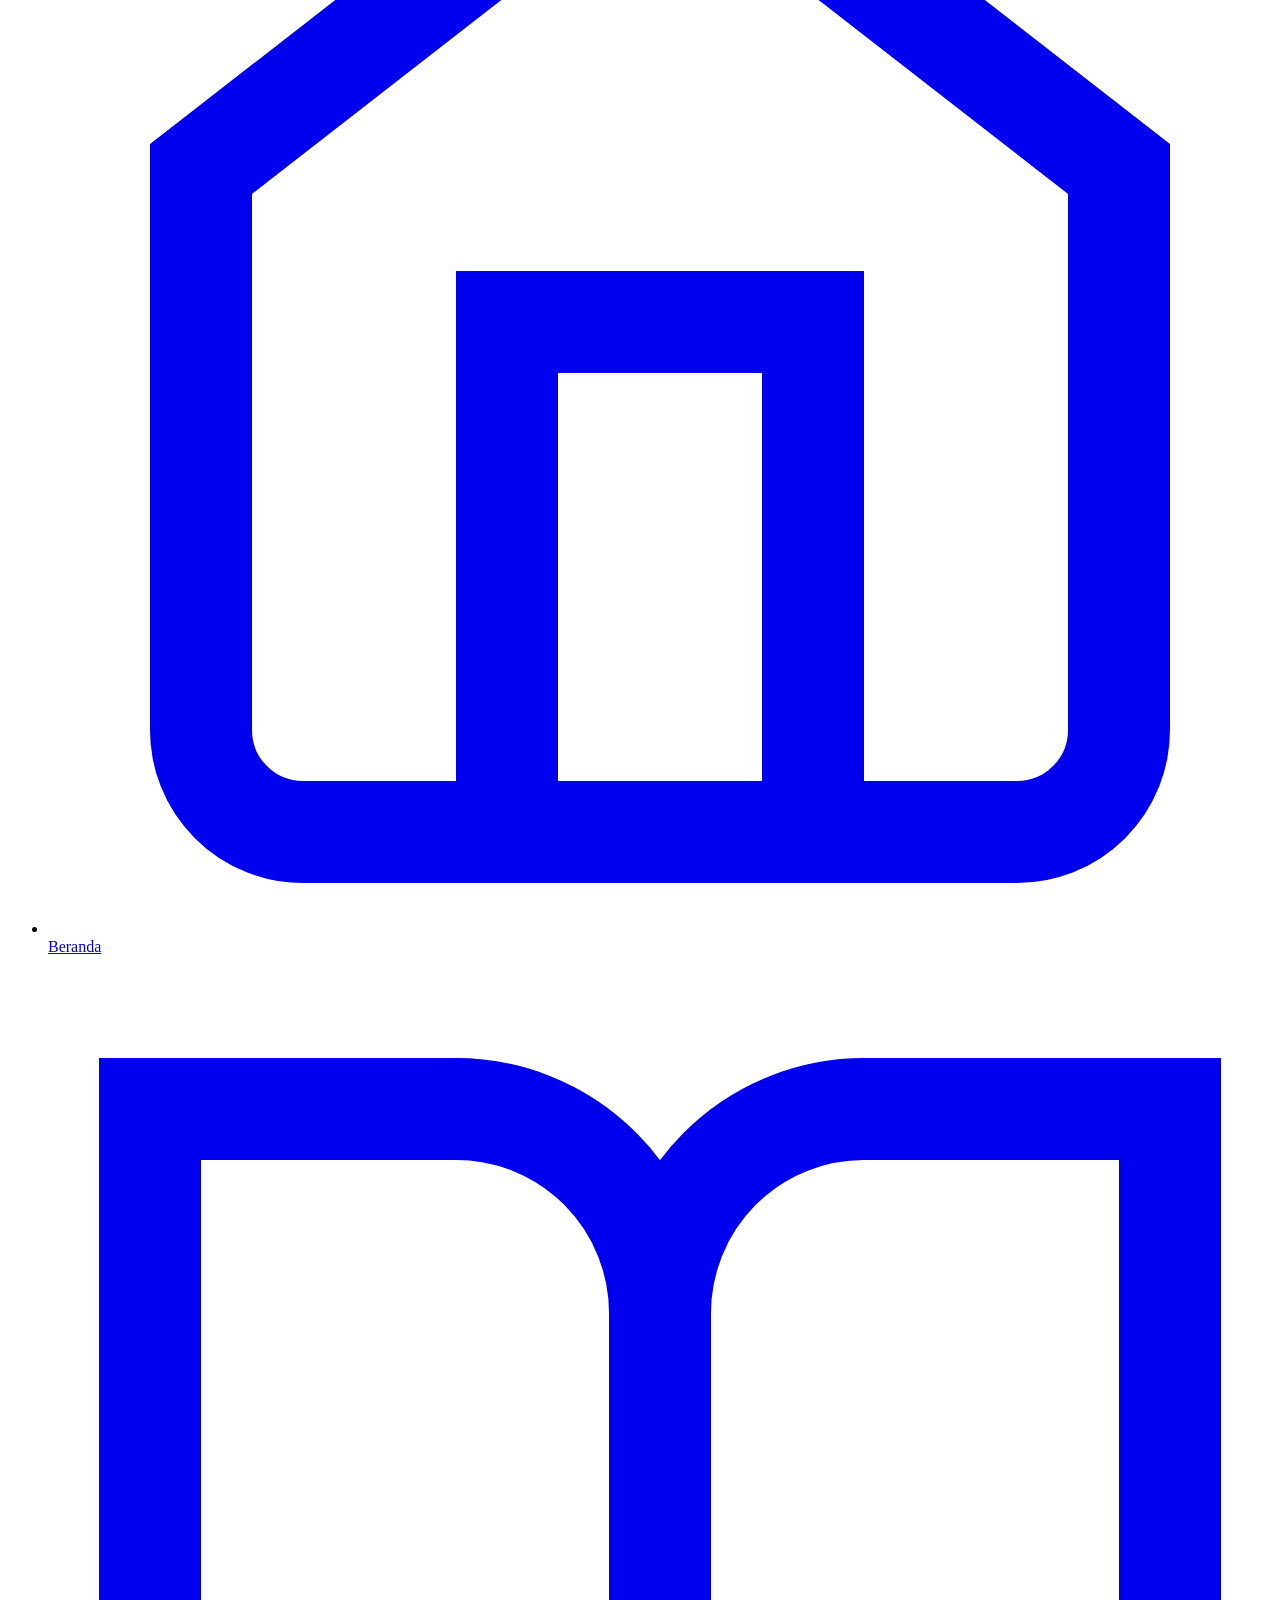
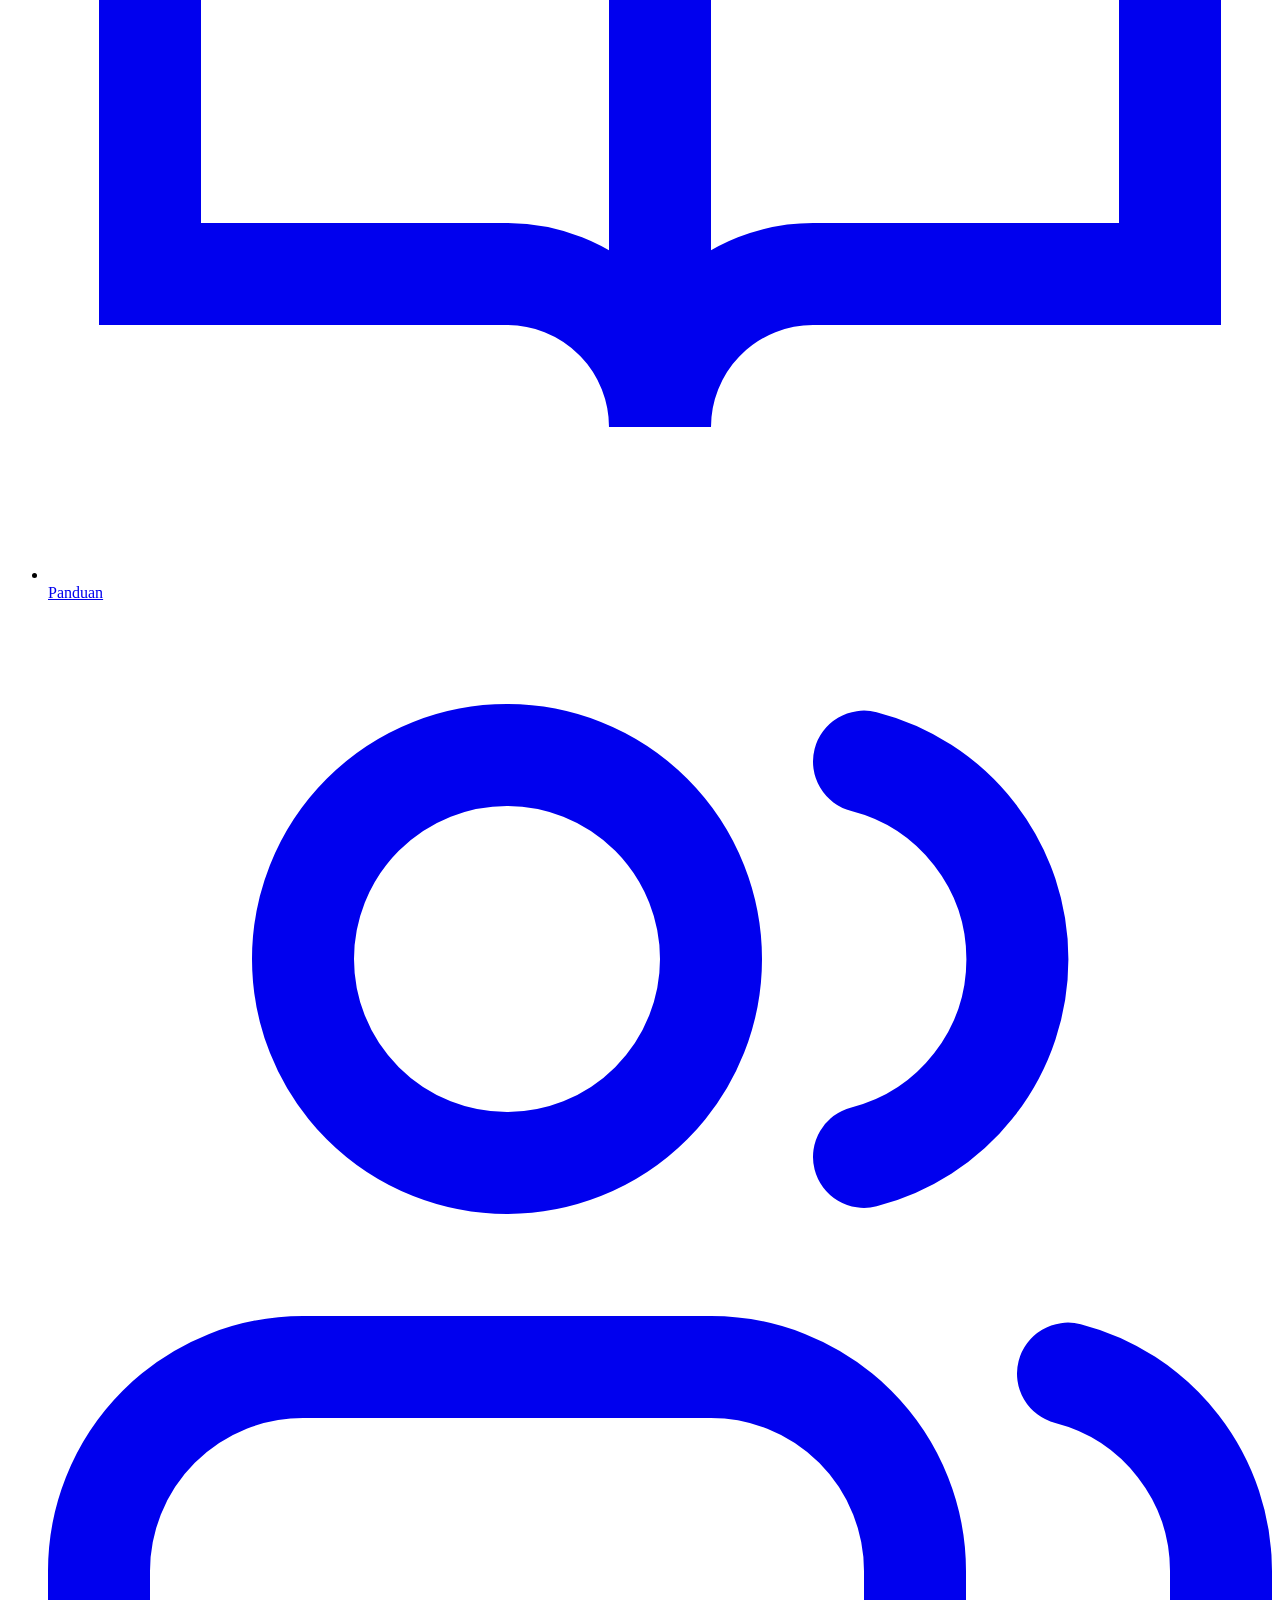
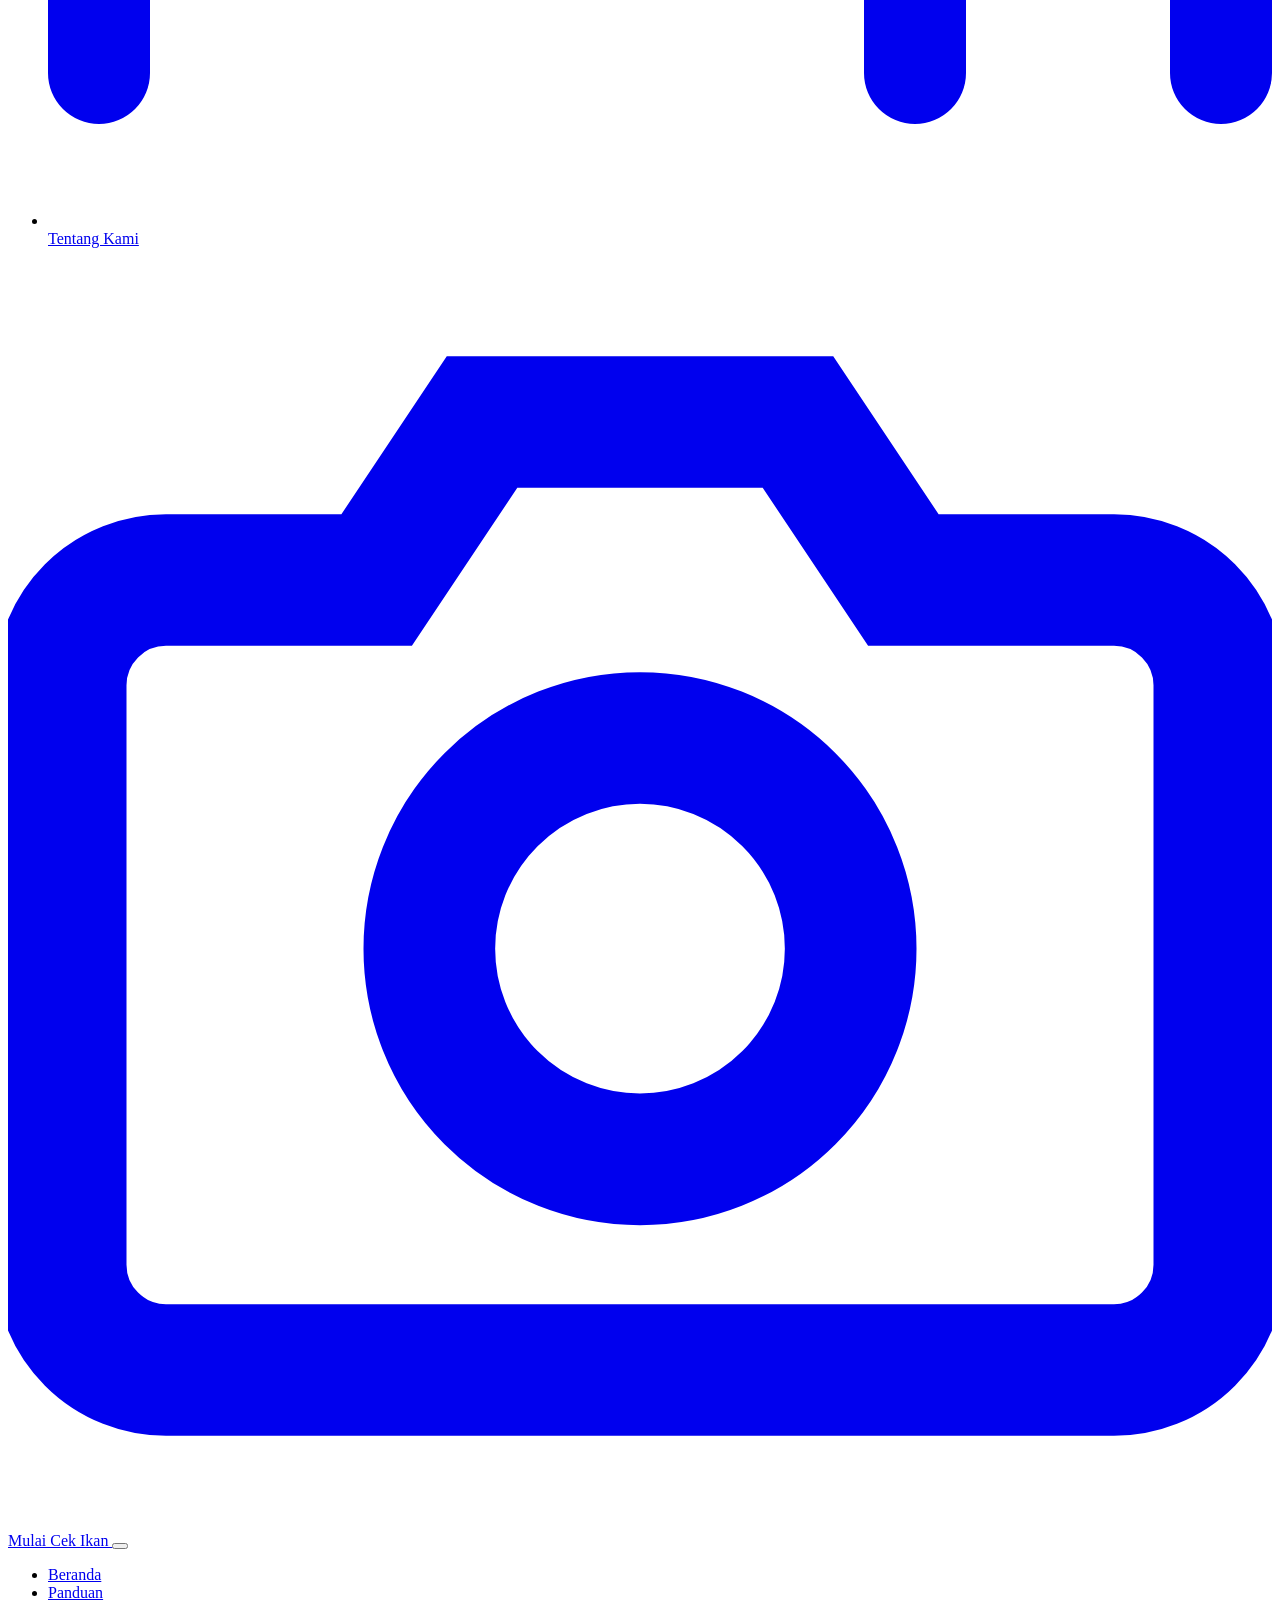
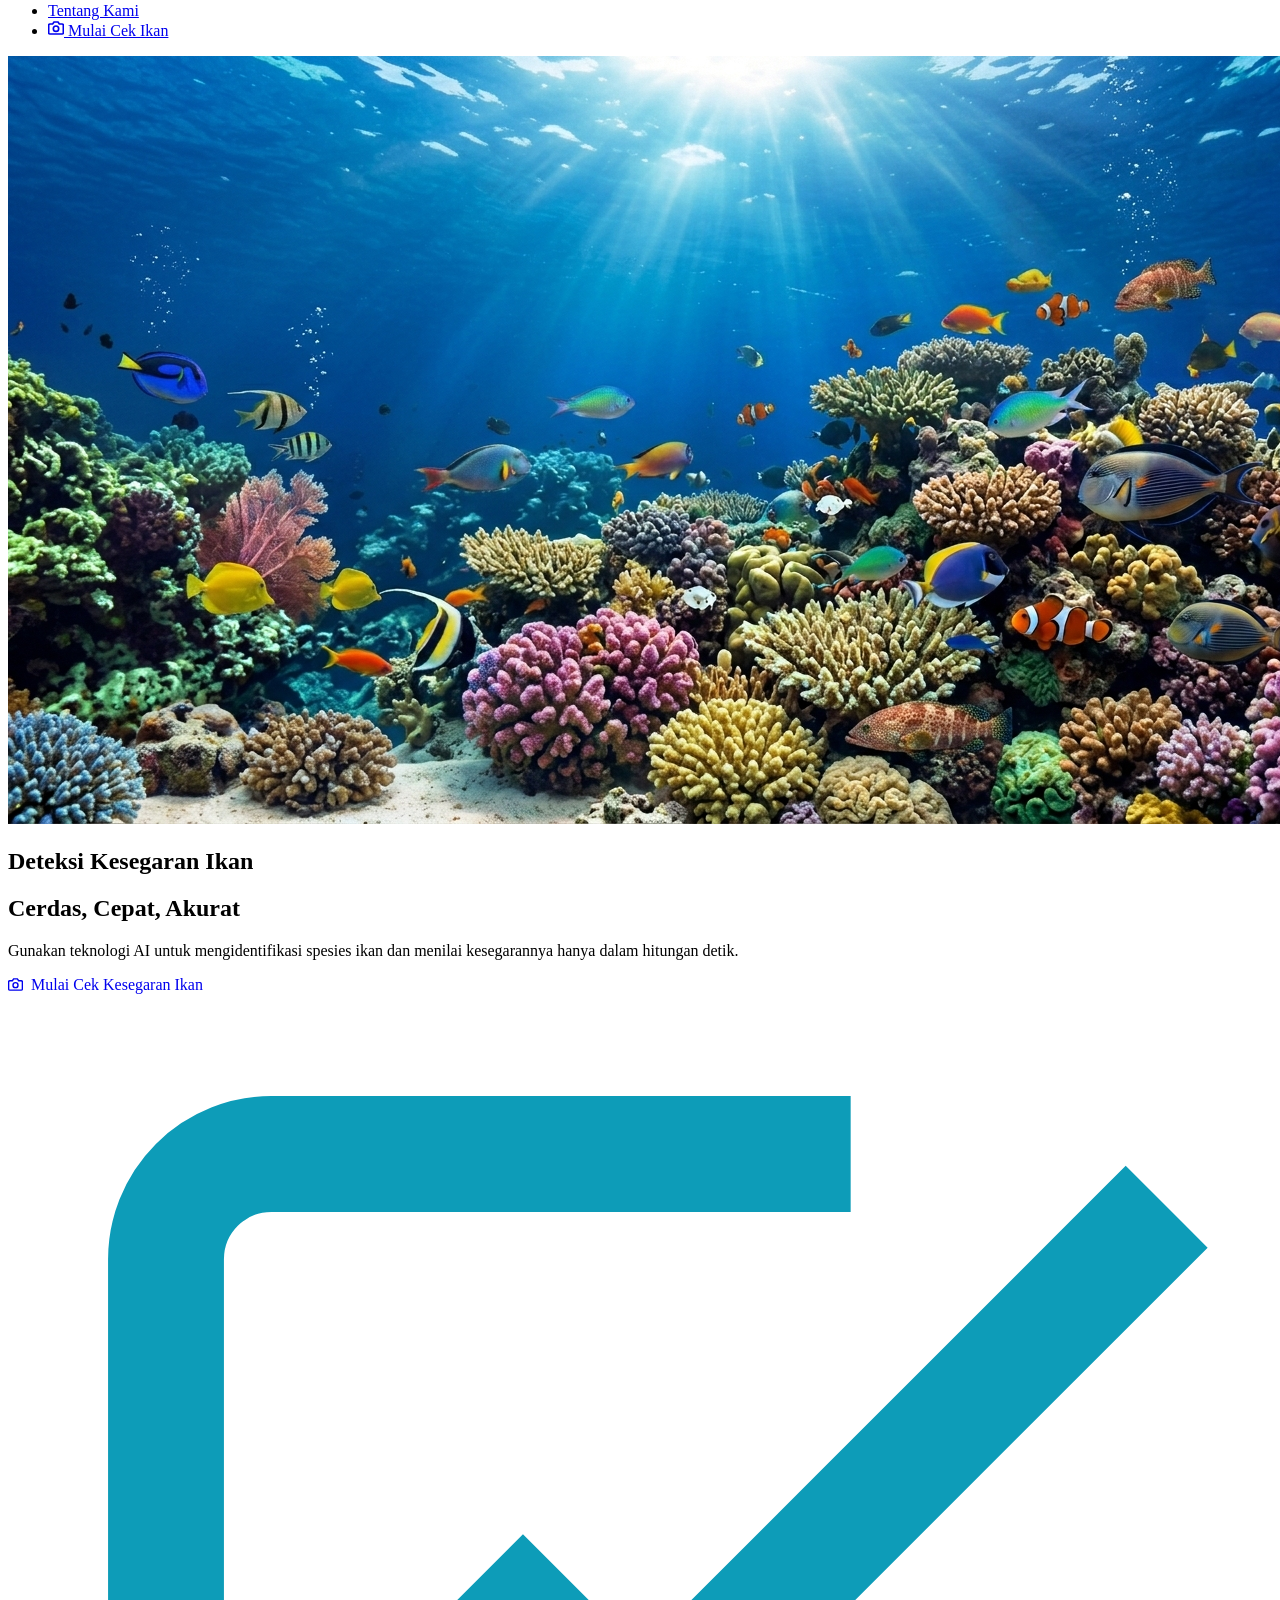
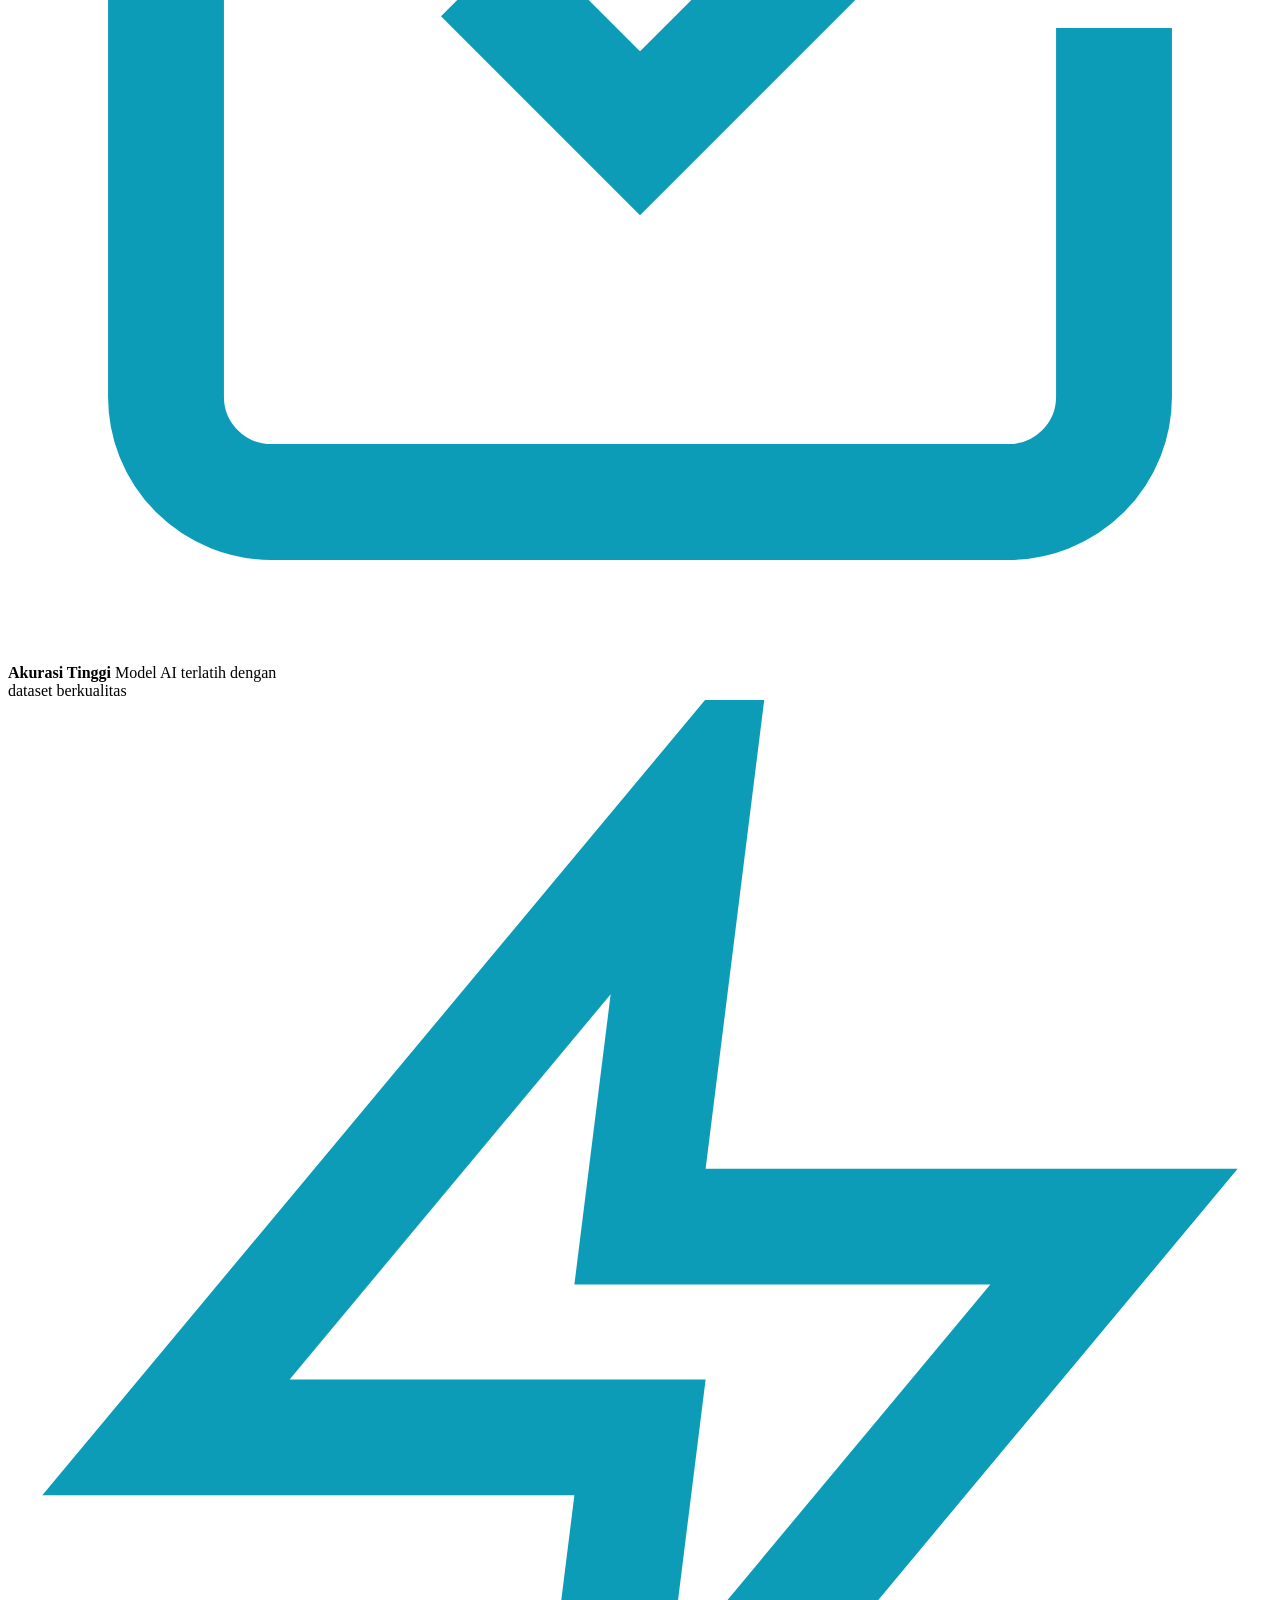
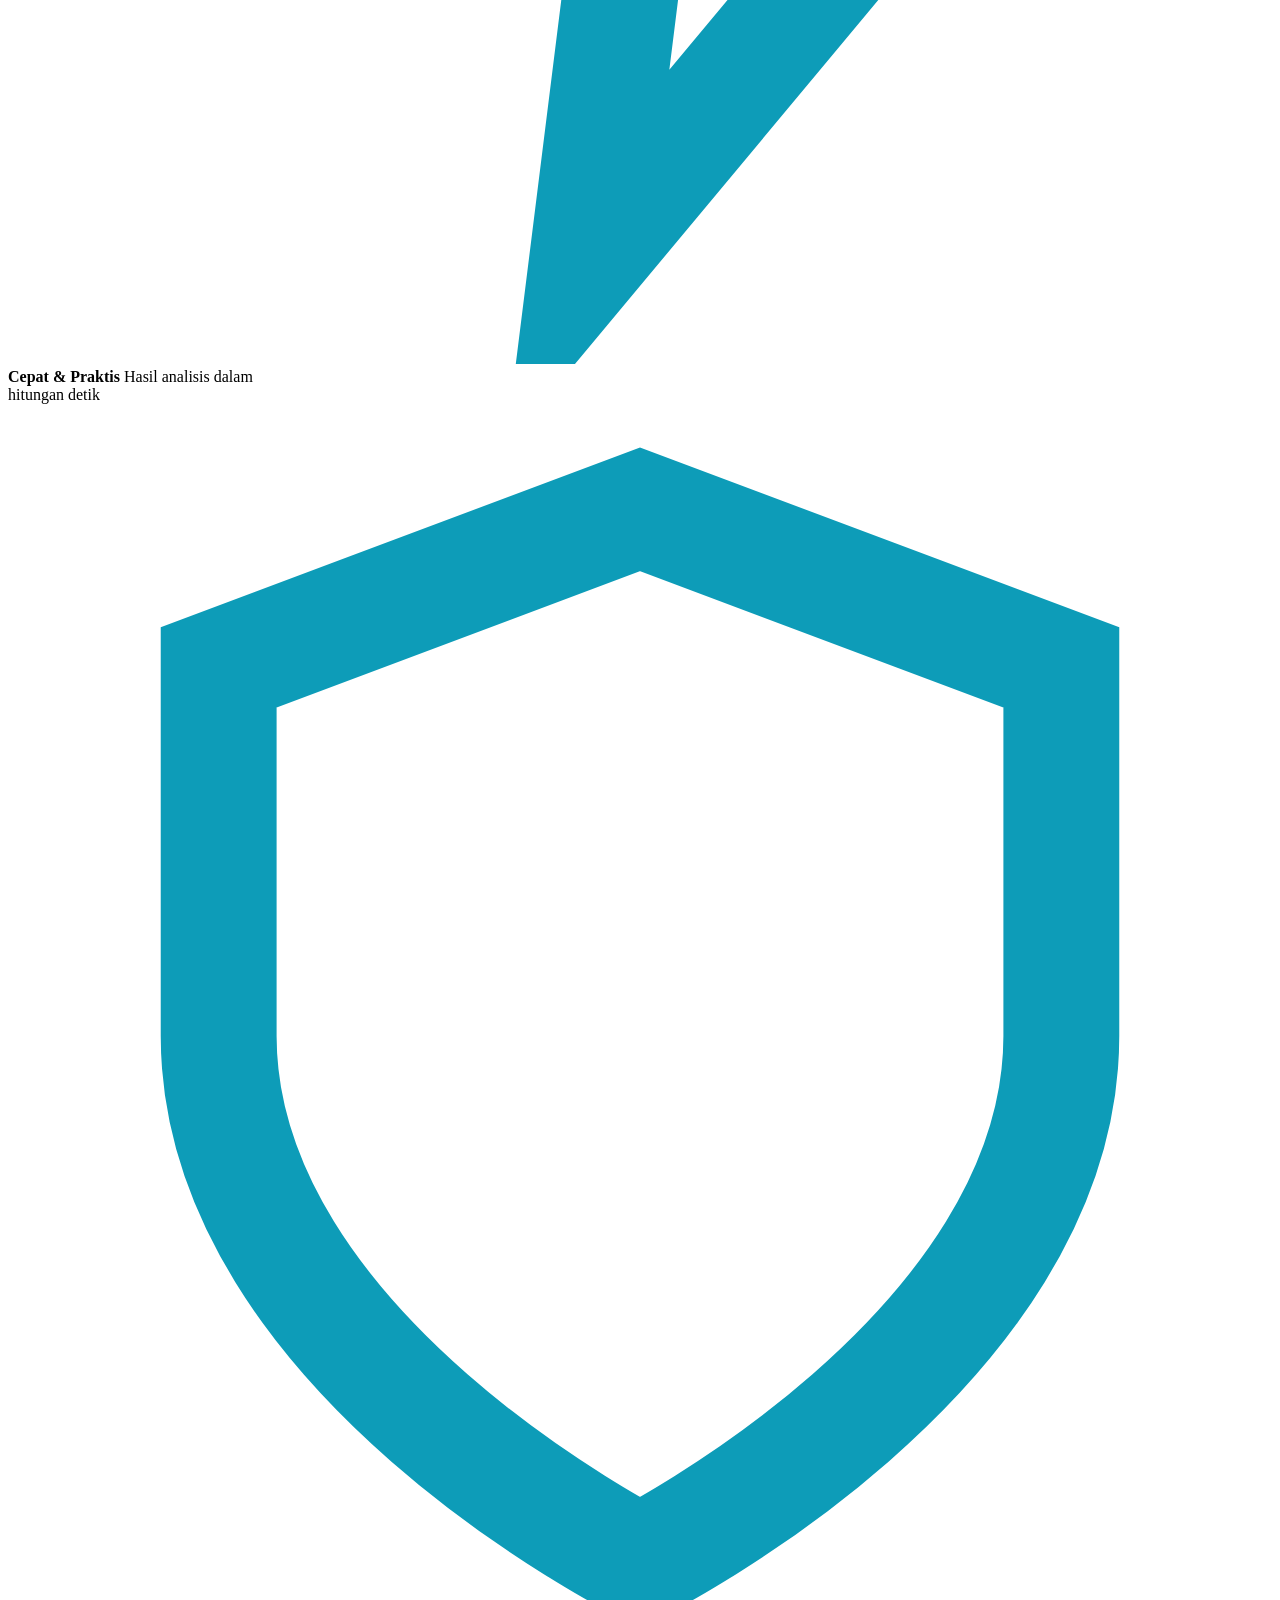
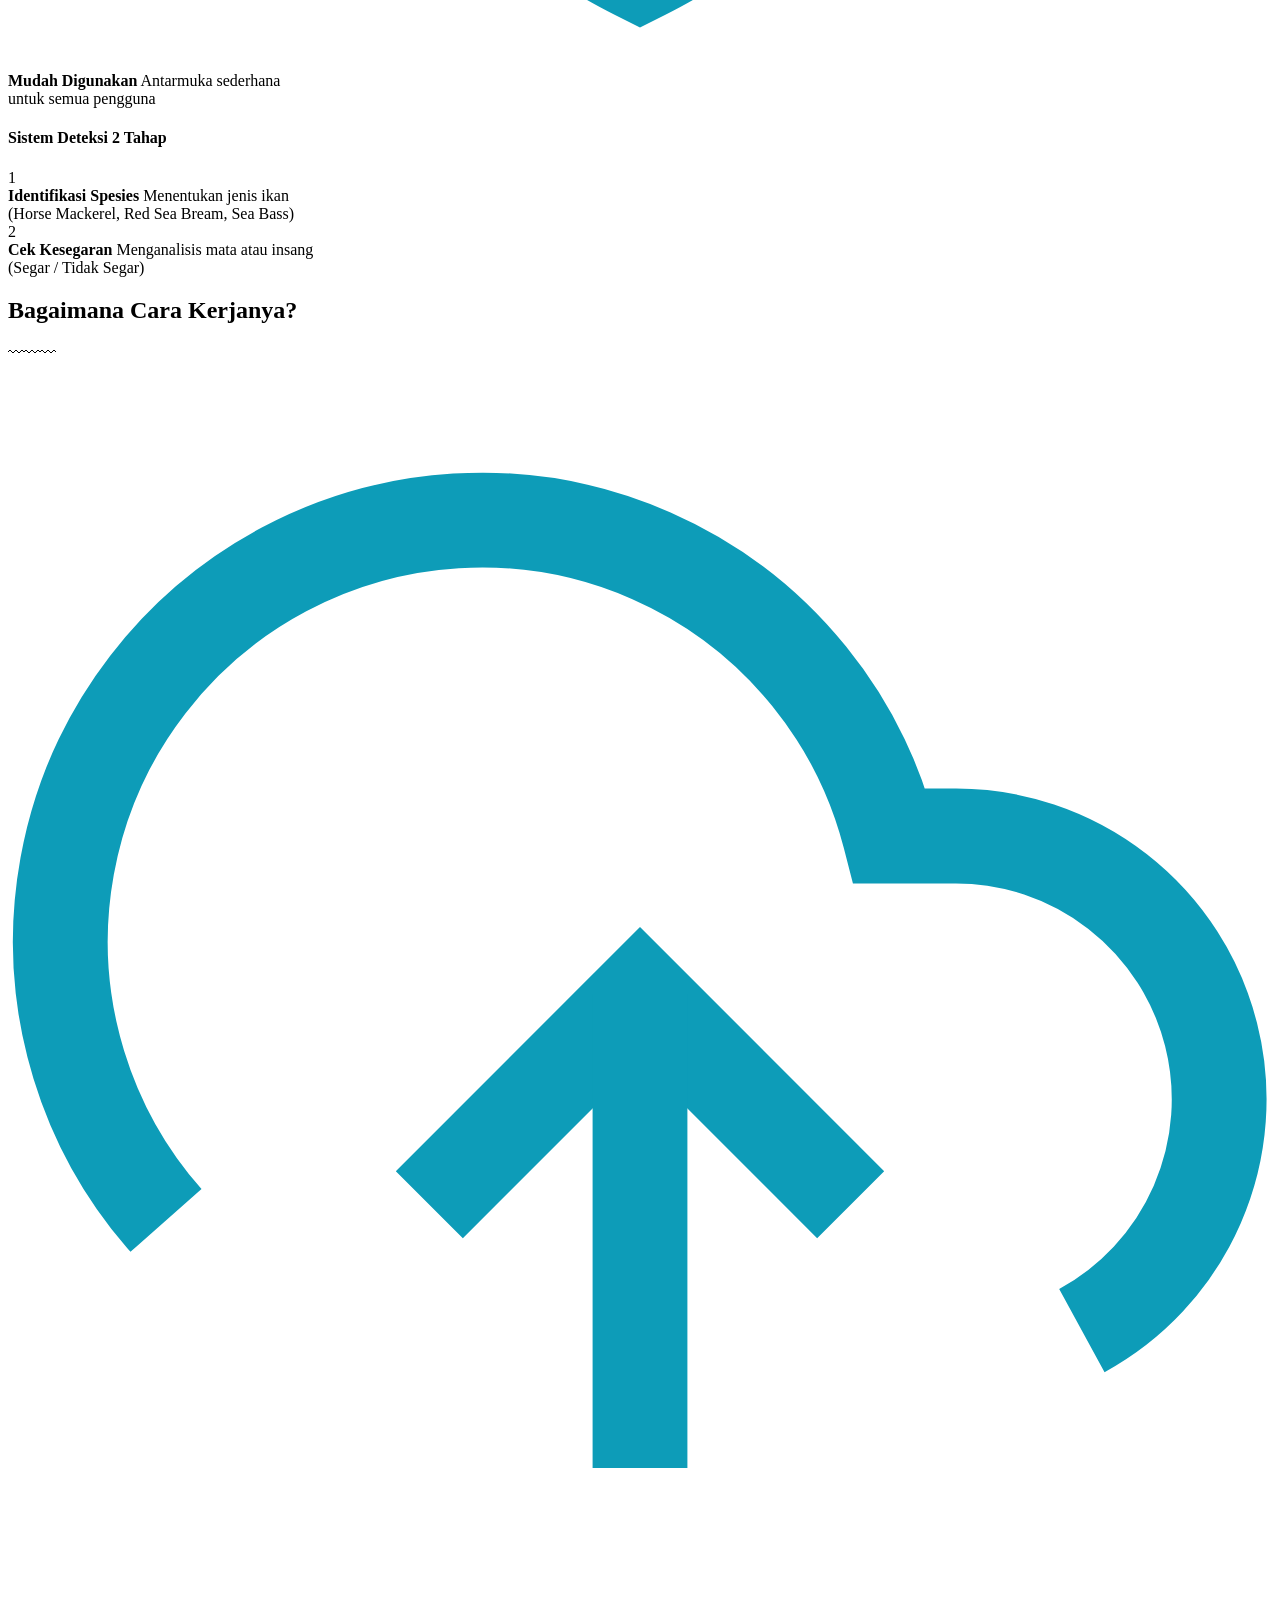
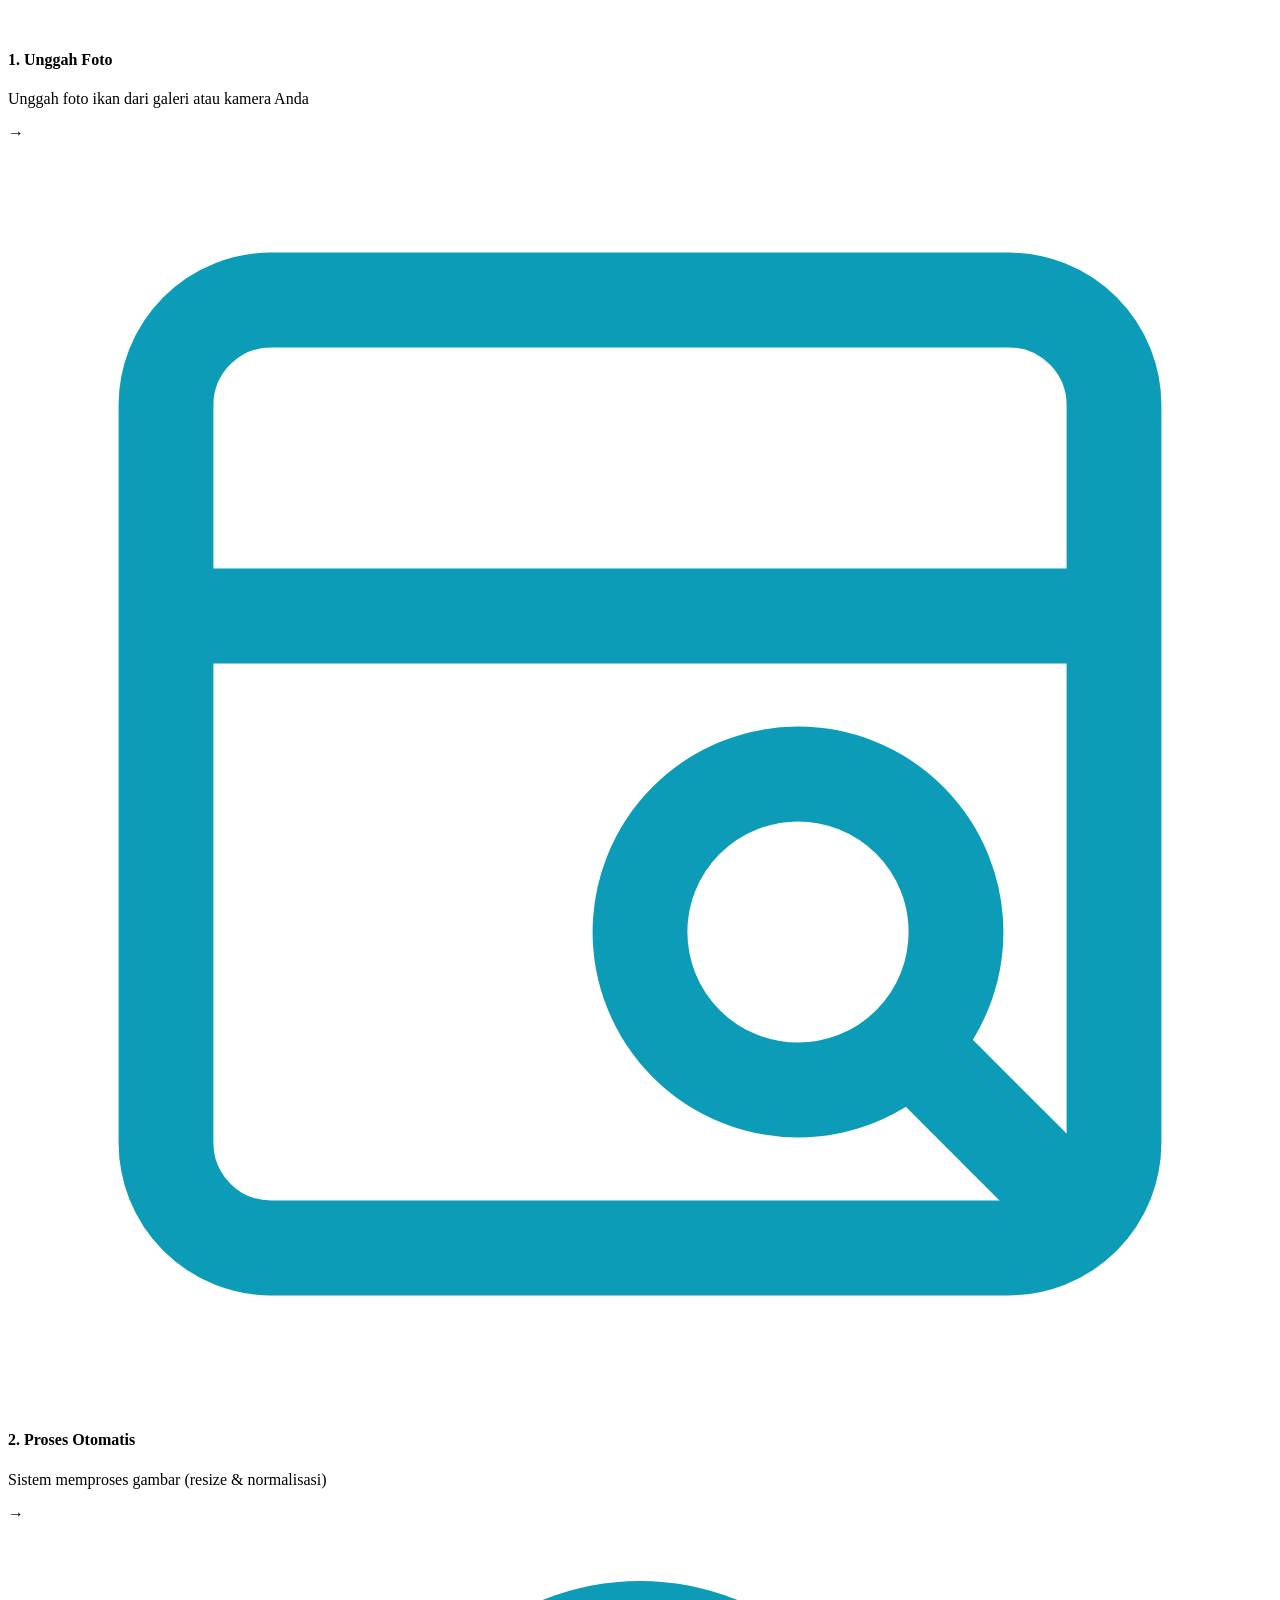
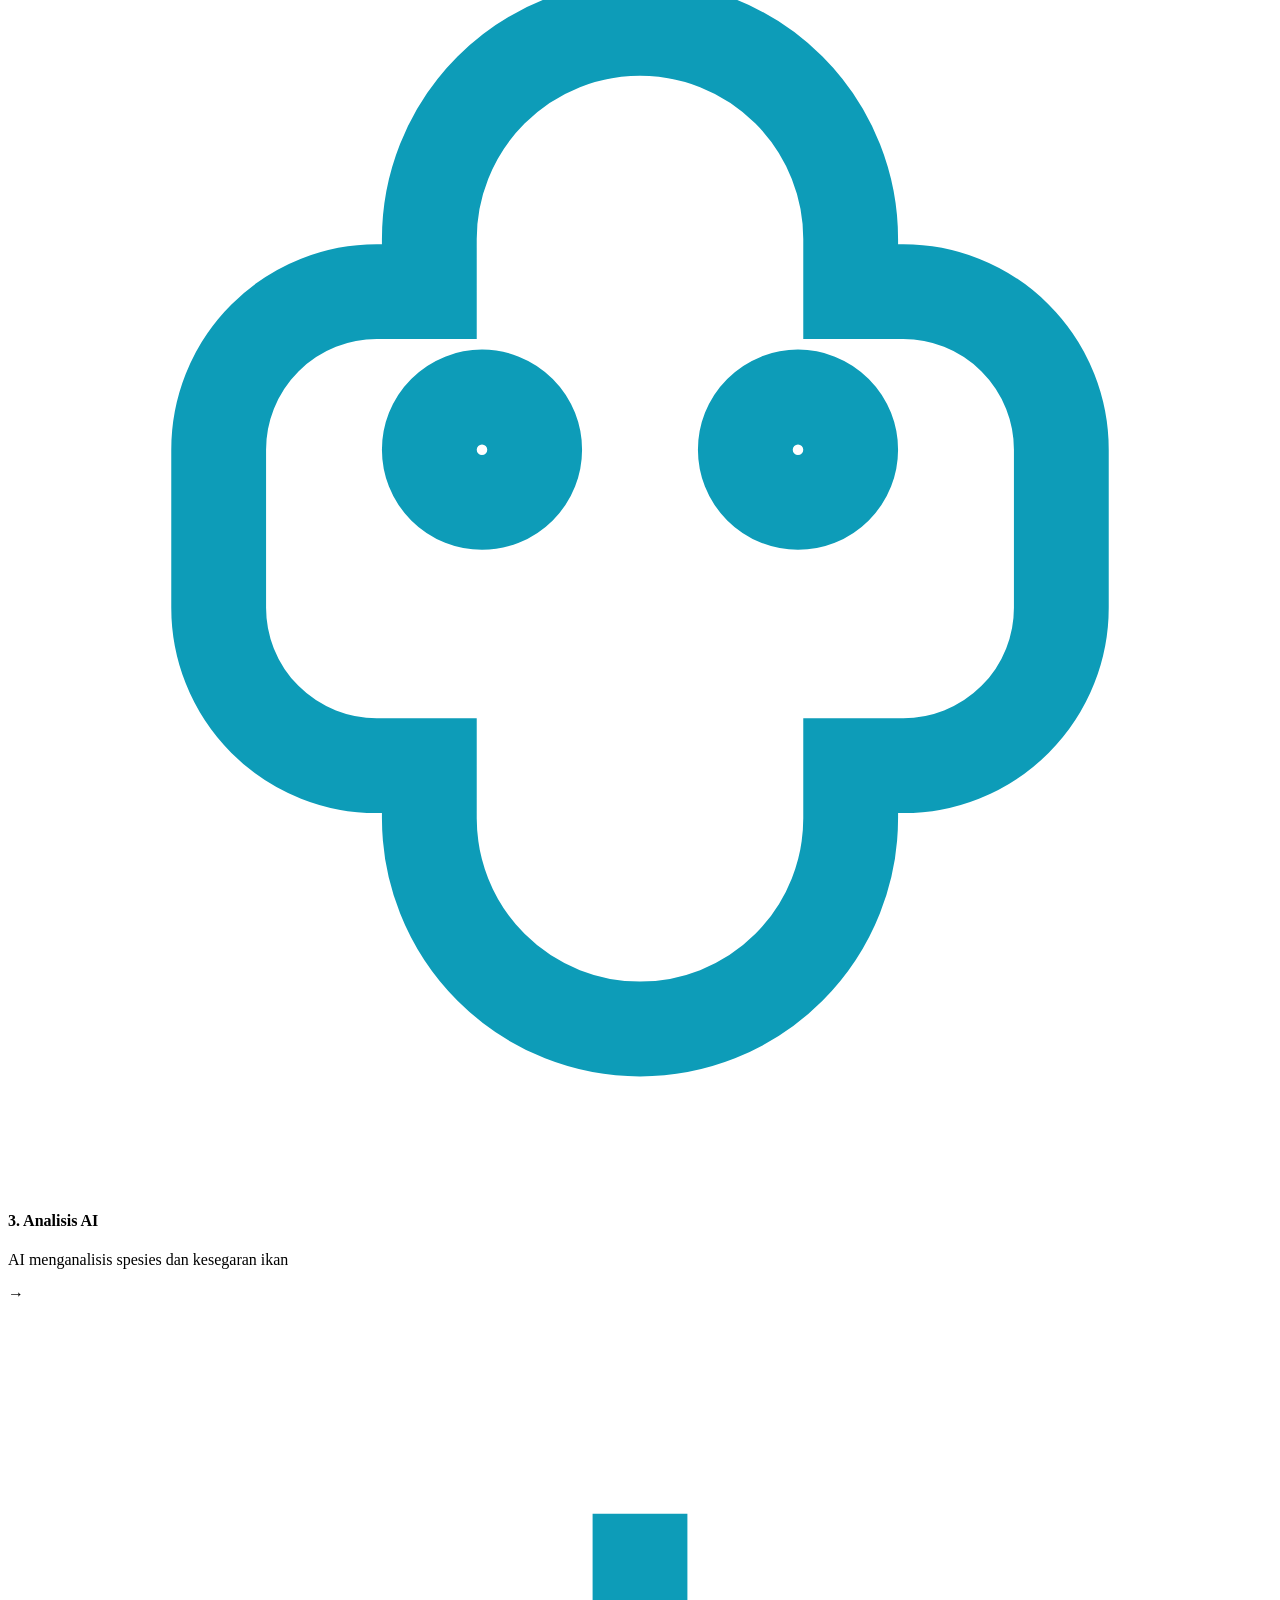
==== commit 1f3db3c8: "Update index.html" ====
--- a/index.html
+++ b/index.html
@@ -6,7 +6,7 @@
   <meta name="viewport" content="width=device-width, initial-scale=1.0">
   <title>FishFresh - Deteksi Kesegaran Ikan</title>
 
-  <link rel="stylesheet" href="./assest/css/index.css">
+  <link rel="stylesheet" href="assest/css/beranda.css">
 
   <link
     href="https://fonts.googleapis.com/css2?family=Inter:ital,wght@0,400;0,500;0,600;0,700;0,800;0,900;1,400&display=swap"
@@ -14,7 +14,6 @@
 </head>
 
 <body>
-  <!-- NAVBAR -->
   <nav>
     <div class="brand">
       <div class="brand-logo">
@@ -97,7 +96,7 @@
 
   <section class="hero" id="heroSection">
     <div class="hero-bg-wrap">
-      <img id="heroBgImg" src="./assest/img/laut.png" alt="Background pantai" />
+      <img id="heroBgImg" src="assest/img/laut.png" alt="Background pantai" />
     </div>
 
     <div class="hero-overlay"></div>
@@ -290,7 +289,6 @@
     </div>
   </section>
 
-  <!-- FOOTER -->
   <footer class="combined-footer">
     <div class="footer-bg-layer"></div>
     <div class="footer-fish-layer"></div>
@@ -359,16 +357,15 @@
           </div>
           <p class="footer-desc">
             Platform berbasis Artificial Intelligence terdepan untuk mendeteksi jenis dan tingkat kesegaran ikan
-            secara
-            instan demi menjaga kualitas pangan Anda.
+            secara instan demi menjaga kualitas pangan Anda.
           </p>
         </div>
 
         <div class="footer-links-group">
           <h4>Navigasi</h4>
-          <li><a href="beranda.html">Beranda</a>
-          <li><a href="panduan.html">Panduan Foto</a>
-          <li><a href="tentang.html">Tentang Kami</a>
+          <li><a href="beranda.html">Beranda</a></li>
+          <li><a href="panduan.html">Panduan Foto</a></li>
+          <li><a href="tentang.html">Tentang Kami</a></li>
         </div>
 
         <div class="footer-links-group">
@@ -386,7 +383,7 @@
   </footer>
 
   <div class="toast" id="toast"></div>
-  <script src="./assest/js/index.js"></script>
+  <script src="assest/js/beranda.js"></script>
 </body>
 
-</html>+</html>
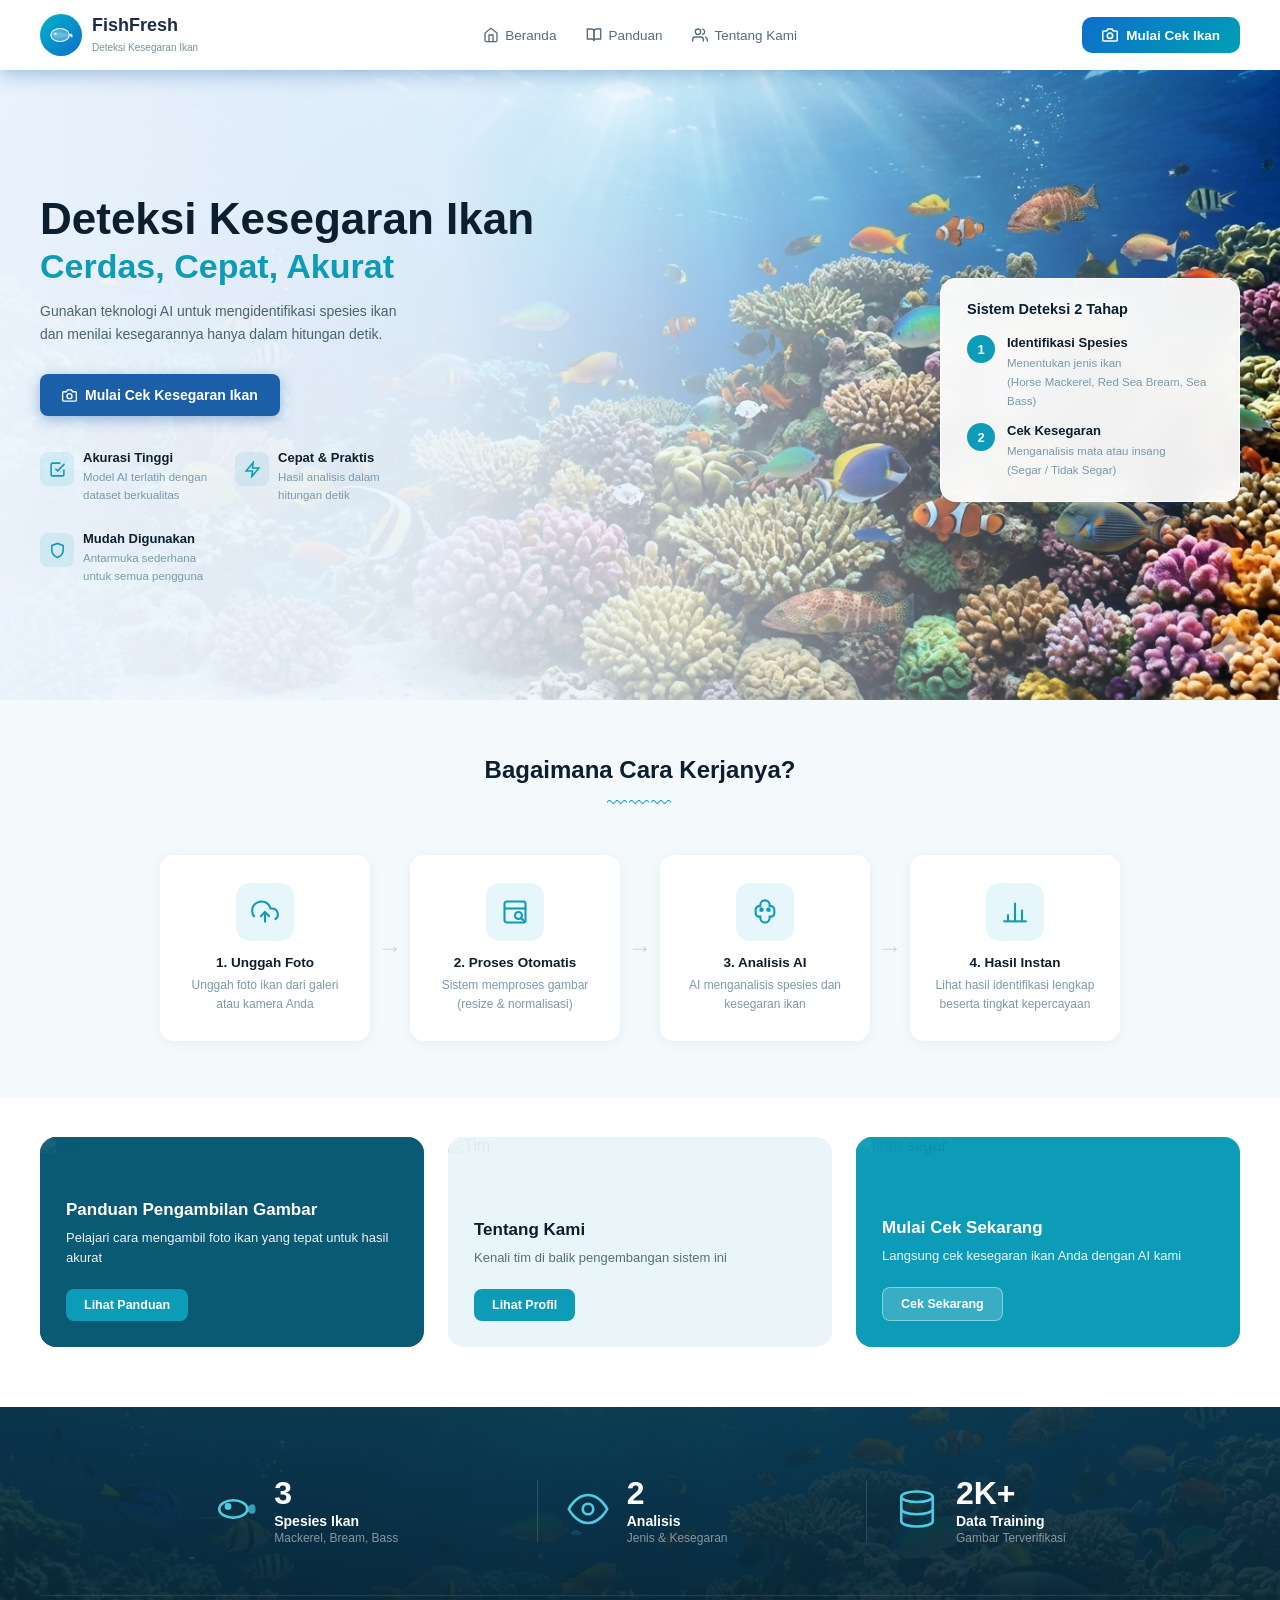
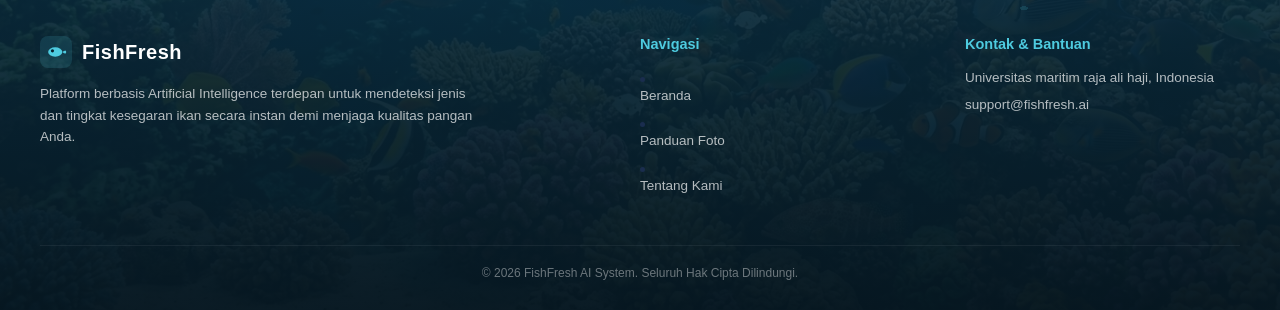
==== commit 3d8aae99: "Update index.html" ====
--- a/index.html
+++ b/index.html
@@ -6,7 +6,7 @@
   <meta name="viewport" content="width=device-width, initial-scale=1.0">
   <title>FishFresh - Deteksi Kesegaran Ikan</title>
 
-  <link rel="stylesheet" href="assest/css/beranda.css">
+  <link rel="stylesheet" href="./assest/css/index.css">
 
   <link
     href="https://fonts.googleapis.com/css2?family=Inter:ital,wght@0,400;0,500;0,600;0,700;0,800;0,900;1,400&display=swap"
@@ -14,6 +14,7 @@
 </head>
 
 <body>
+  <!-- NAVBAR -->
   <nav>
     <div class="brand">
       <div class="brand-logo">
@@ -96,7 +97,7 @@
 
   <section class="hero" id="heroSection">
     <div class="hero-bg-wrap">
-      <img id="heroBgImg" src="assest/img/laut.png" alt="Background pantai" />
+      <img id="heroBgImg" src="./assest/img/laut.png" alt="Background pantai" />
     </div>
 
     <div class="hero-overlay"></div>
@@ -289,6 +290,7 @@
     </div>
   </section>
 
+  <!-- FOOTER -->
   <footer class="combined-footer">
     <div class="footer-bg-layer"></div>
     <div class="footer-fish-layer"></div>
@@ -357,15 +359,16 @@
           </div>
           <p class="footer-desc">
             Platform berbasis Artificial Intelligence terdepan untuk mendeteksi jenis dan tingkat kesegaran ikan
-            secara instan demi menjaga kualitas pangan Anda.
+            secara
+            instan demi menjaga kualitas pangan Anda.
           </p>
         </div>
 
         <div class="footer-links-group">
           <h4>Navigasi</h4>
-          <li><a href="beranda.html">Beranda</a></li>
-          <li><a href="panduan.html">Panduan Foto</a></li>
-          <li><a href="tentang.html">Tentang Kami</a></li>
+          <li><a href="beranda.html">Beranda</a>
+          <li><a href="panduan.html">Panduan Foto</a>
+          <li><a href="tentang.html">Tentang Kami</a>
         </div>
 
         <div class="footer-links-group">
@@ -383,7 +386,7 @@
   </footer>
 
   <div class="toast" id="toast"></div>
-  <script src="assest/js/beranda.js"></script>
+  <script src="./assest/js/index.js"></script>
 </body>
 
 </html>
--- a/assest/css/index.css
+++ b/assest/css/index.css
@@ -0,0 +1,1791 @@
+:root {
+    --primary: #1a5fa8;
+    --primary-dark: #0d3d6e;
+    --primary-light: #3a80cc;
+    --accent: #00b4d8;
+    --teal: #0096c7;
+    --bg: #f0f8ff;
+    --bg2: #e4f1fb;
+    --white: #fff;
+    --text: #1a2d45;
+    --muted: #5a7a9a;
+    --border: #cde3f5;
+    --green: #16a34a;
+    --red: #dc2626;
+    --shadow: 0 4px 24px rgba(26, 95, 168, .10);
+    --shadow-h: 0 8px 36px rgba(26, 95, 168, .18);
+    --r: 16px;
+    --r-sm: 10px;
+}
+
+*,
+*::before,
+*::after {
+    box-sizing: border-box;
+    margin: 0;
+    padding: 0
+}
+
+html {
+    scroll-behavior: smooth
+}
+
+body {
+    font-family: 'Poppins', sans-serif;
+    color: #1a2d4e;
+    overflow-x: hidden;
+    width: 100%;
+    background-image: linear-gradient(180deg, rgba(238, 246, 255, 0.323) 0%, rgba(238, 246, 255, 0.95) 100%),
+        url('/assest/img/laut.png');
+    background-size: cover;
+    background-position: center;
+    background-repeat: no-repeat;
+    background-attachment: fixed;
+}
+
+/* ============ NAVBAR ============ */
+/* ── NAVBAR ── */
+nav {
+    position: fixed;
+    top: 0;
+    left: 0;
+    width: 100%;
+    height: 70px;
+    display: flex;
+    justify-content: space-between;
+    align-items: center;
+    padding: 0 40px;
+    background: #ffffff !important;
+    /* Memaksa latar putih kokoh di laptop/tablet/HP */
+    box-shadow: 0 2px 20px rgba(26, 95, 168, 0.437);
+    z-index: 9999;
+}
+
+.brand {
+    display: flex;
+    align-items: center;
+    gap: 10px
+}
+
+.brand-logo {
+    width: 42px;
+    height: 42px;
+    border-radius: 50%;
+    background: linear-gradient(135deg, #00b4c8, #0d6ecc);
+    display: flex;
+    align-items: center;
+    justify-content: center;
+    overflow: hidden
+}
+
+.brand-logo svg {
+    width: 26px;
+    height: 26px
+}
+
+.brand-text b {
+    display: block;
+    font-size: 18px;
+    color: #1a2d45 !important;
+    line-height: 1.2;
+}
+
+.brand-text small {
+    font-size: 10px;
+    color: #78909c;
+    font-weight: 400
+}
+
+.nav-links {
+    display: flex;
+    align-items: center;
+    gap: 2px;
+    list-style: none
+}
+
+.nav-links a {
+    display: flex;
+    align-items: center;
+    gap: 6px;
+    text-decoration: none;
+    font-size: 13.5px;
+    font-weight: 500;
+    color: #546e7a;
+    padding: 8px 14px;
+    border-radius: 8px;
+    transition: color .15s
+}
+
+.nav-links a:hover {
+    color: #0a3060
+}
+
+.nav-links a.active {
+    color: #546e7a;
+    position: relative
+}
+
+.nav-links svg {
+    width: 16px;
+    height: 16px;
+    flex-shrink: 0
+}
+
+.btn-cta {
+    display: flex;
+    align-items: center;
+    gap: 8px;
+    text-decoration: none;
+    background: linear-gradient(135deg, #0d6ecc, #00a0b4);
+    color: #fff;
+    font-size: 13.5px;
+    font-weight: 600;
+    padding: 10px 20px;
+    border-radius: 10px;
+    white-space: nowrap;
+    transition: opacity .15s
+}
+
+.btn-cta:hover {
+    opacity: .88
+}
+
+.btn-cta svg {
+    width: 16px;
+    height: 16px
+}
+
+.ham-btn {
+    display: none;
+
+    flex-direction: column;
+    justify-content: space-between;
+    width: 26px;
+    height: 18px;
+    background: transparent;
+    border: none;
+    cursor: pointer;
+    padding: 0;
+    z-index: 1001;
+    position: absolute;
+    right: 24px;
+    top: 50%;
+    transform: translateY(-50%);
+}
+
+.ham-btn span {
+    width: 100%;
+    height: 2.5px;
+    background-color: #070000;
+    border-radius: 2px;
+    transition: all 0.3s ease-in-out;
+}
+
+/* ============ MEDIA QUERY (KHUSUS LAYAR KECIL/HP) ============ */
+@media (max-width: 900px) {
+
+    .nav-links {
+        display: none !important;
+    }
+
+    .nav-cta-desktop {
+        display: none !important;
+    }
+
+    .ham-btn {
+        display: flex !important;
+    }
+
+    nav {
+        padding-right: 60px !important;
+    }
+}
+
+.nav-links a:hover,
+.nav-links a.active {
+    color: #546e7a;
+}
+
+.nav-btn {
+    text-decoration: none;
+    color: #546e7a;
+    background: #fff;
+    padding: 0.75rem 1.6rem;
+    border-radius: 14px;
+    font-size: 0.95rem;
+    font-weight: 700;
+    box-shadow: 0 4px 15px rgba(255, 255, 255, 0.15);
+    transition: all 0.3s cubic-bezier(0.16, 1, 0.3, 1);
+}
+
+.nav-btn:hover {
+    transform: translateY(-2px);
+    box-shadow: 0 8px 25px rgba(240, 4, 4, 0.25);
+    background: #f8faff;
+}
+
+.ham-btn {
+    display: none;
+    /* Sembunyi secara bawaan di laptop */
+    flex-direction: column;
+    justify-content: space-between;
+    width: 26px;
+    height: 18px;
+    background: transparent;
+    border: none;
+    cursor: pointer;
+    padding: 0;
+    z-index: 1001;
+
+    /* Mengunci posisi tombol di kanan tengah navbar */
+    position: absolute;
+    right: 24px;
+    top: 50%;
+    transform: translateY(-50%);
+}
+
+/* Membuat bentuk fisik 3 baris garis putih */
+.ham-btn span {
+    width: 100%;
+    height: 2.5px;
+    background-color: #090000;
+    border-radius: 2px;
+    transition: all 0.3s ease-in-out;
+}
+
+/* Efek transisi berputar membentuk silang (X) saat menu terbuka */
+.ham-btn.open span:nth-child(1) {
+    transform: translateY(7.5px) rotate(45deg);
+}
+
+.ham-btn.open span:nth-child(2) {
+    opacity: 0;
+}
+
+.ham-btn.open span:nth-child(3) {
+    transform: translateY(-8px) rotate(-45deg);
+}
+
+@media (max-width: 576px) {
+
+    .nav-links,
+    .nav-btn,
+    .nav-cta-desktop {
+        display: none !important;
+    }
+
+    .ham-btn {
+        display: flex !important;
+    }
+
+    nav {
+        padding: 0 24px !important;
+    }
+
+    .mobile-menu {
+        display: block !important;
+        position: fixed;
+        top: 66px;
+        left: 0;
+        width: 100%;
+        background-color: var(--primary);
+        padding: 24px;
+        box-shadow: 0 10px 25px rgba(26, 95, 168, 0.2);
+        opacity: 0;
+        visibility: hidden;
+        transform: translateY(-15px);
+        transition: all 0.3s cubic-bezier(0.16, 1, 0.3, 1);
+        z-index: 999;
+    }
+
+    .mobile-menu.open {
+        opacity: 1;
+        visibility: visible;
+        transform: translateY(0);
+    }
+
+    .mobile-menu ul {
+        list-style: none;
+        display: flex;
+        flex-direction: column;
+        gap: 16px;
+        padding: 0;
+        margin: 0;
+    }
+
+    .mobile-menu ul li a {
+        color: #000000 !important;
+        text-decoration: none;
+        font-size: 16px;
+        font-weight: 600;
+        display: block;
+        padding: 8px 0;
+    }
+
+    .btn-cta-mobile {
+        display: flex !important;
+        align-items: center;
+        justify-content: center;
+        gap: 8px;
+        background-color: var(--accent) !important;
+        color: #ffffff !important;
+        padding: 12px 20px;
+        border-radius: 10px;
+        text-align: center;
+        font-weight: 700;
+        margin-top: 8px;
+        text-decoration: none;
+    }
+
+
+
+    /* --- LAYOUT HERO KHUSUS HP --- */
+    .hero {
+        min-height: auto !important;
+        padding-top: 110px !important;
+        padding-bottom: 40px !important;
+    }
+
+    .hero-inner {
+        flex-direction: column !important;
+        align-items: center !important;
+        text-align: center !important;
+        padding: 20px !important;
+        gap: 34px !important;
+    }
+
+    .hero-left {
+        max-width: 100% !important;
+        width: 100% !important;
+        text-align: center !important;
+    }
+
+    .hero-left h1,
+    .hero-left h2 {
+        text-align: center !important;
+    }
+
+    .hero-left p {
+        max-width: 100% !important;
+        margin: 0 auto 24px !important;
+        text-align: center !important;
+    }
+
+    /* TOMBOL UTAMA DI TENGAH HP */
+    .hero-btns {
+        display: flex !important;
+        justify-content: center !important;
+        align-items: center !important;
+        width: 100% !important;
+        margin-bottom: 34px !important;
+    }
+
+    .hero-features {
+        flex-direction: column !important;
+        align-items: center !important;
+        justify-content: center !important;
+        gap: 20px !important;
+        width: 100% !important;
+    }
+
+    .hero-feat {
+        flex-direction: column !important;
+        align-items: center !important;
+        text-align: center !important;
+        width: 100% !important;
+        max-width: 300px !important;
+        gap: 8px !important;
+    }
+
+    .hero-feat-text strong {
+        text-align: center !important;
+    }
+
+    .hero-feat-text span {
+        text-align: center !important;
+    }
+
+    .hero-card {
+        max-width: 100% !important;
+        min-width: 100% !important;
+        transform: none !important;
+        text-align: left !important;
+        /* Judul 'Sistem Deteksi 2 Tahap' rata kiri */
+        padding: 20px !important;
+    }
+
+    .hc-step {
+        display: flex !important;
+        flex-direction: row !important;
+        align-items: flex-start !important;
+        justify-content: flex-start !important;
+        text-align: left !important;
+        gap: 12px !important;
+        width: 100% !important;
+    }
+
+    .hc-info {
+        text-align: left !important;
+        flex: 1 !important;
+    }
+
+    .hc-info strong,
+    .hc-info span {
+        text-align: left !important;
+        display: block !important;
+    }
+
+    .hero-overlay {
+        background: linear-gradient(to bottom, rgba(238, 246, 255, 0.98) 0%, rgba(238, 246, 255, 0.90) 100%) !important;
+    }
+}
+
+
+/* ============ PINTU SINGLE: KHUSUS LAYAR TAB (577px sampai 992px) ============ */
+@media (min-width: 577px) and (max-width: 992px) {
+
+    .nav-links,
+    .nav-btn,
+    .nav-cta-desktop {
+        display: none !important;
+    }
+
+    .ham-btn {
+        display: flex !important;
+    }
+
+    nav {
+        padding: 0 24px !important;
+    }
+
+    .mobile-menu {
+        display: block !important;
+        position: fixed;
+        top: 66px;
+        left: 0;
+        width: 100%;
+        background-color: var(--primary);
+        padding: 24px;
+        z-index: 999;
+    }
+
+    .hero {
+        min-height: auto !important;
+        padding-top: 130px !important;
+        padding-bottom: 60px !important;
+    }
+
+    .hero-inner {
+        flex-direction: row !important;
+        align-items: center !important;
+        justify-content: space-between !important;
+        text-align: left !important;
+        padding: 40px 30px !important;
+        gap: 30px !important;
+    }
+
+    .hero-left {
+        max-width: 50% !important;
+        /* Membagi ruang berimbang dengan kotak putih */
+        width: 100% !important;
+        text-align: left !important;
+        flex-shrink: 0 !important;
+    }
+
+    .hero-left h1,
+    .hero-left h2 {
+        text-align: left !important;
+    }
+
+    .hero-left p {
+        max-width: 100% !important;
+        margin: 0 0 24px 0 !important;
+        text-align: left !important;
+    }
+
+    .hero-btns {
+        justify-content: flex-start !important;
+    }
+
+    /* 3 ikon fitur kecil di bawah teks tablet */
+    .hero-features {
+        display: flex !important;
+        flex-direction: column !important;
+        /* Diubah menjadi kolom ke bawah agar muat di area 50% */
+        align-items: flex-start !important;
+        gap: 16px !important;
+        width: 100% !important;
+        margin: 0 !important;
+    }
+
+    .hero-feat {
+        text-align: left !important;
+    }
+
+    /* --- KUNCI KOTAK PUTIH DI LAYAR TAB --- */
+    .hero-card {
+        max-width: 45% !important;
+        /* Berbagi ruang di sebelah kanan teks */
+        width: 100% !important;
+        align-self: center !important;
+        text-align: left !important;
+        padding: 22px !important;
+        margin: 0 !important;
+        box-shadow: 0 8px 30px rgba(13, 110, 140, 0.15) !important;
+    }
+
+    /* MEMAKSA Angka Kuning dan Kalimatnya Menjadi 1 Baris Sejajar Mendatar */
+    .hc-step {
+        display: flex !important;
+        flex-direction: row !important;
+        /* Mengunci paksa arah menyamping */
+        align-items: flex-start !important;
+        justify-content: flex-start !important;
+        text-align: left !important;
+        gap: 14px !important;
+        width: 100% !important;
+        margin-bottom: 14px !important;
+    }
+
+    .hc-step:last-child {
+        margin-bottom: 0 !important;
+    }
+
+    /* Wadah Angka Bulat Kuning */
+    .hc-num {
+        flex-shrink: 0 !important;
+    }
+
+    /* Wadah Teks Penjelasan di Samping Angka */
+    .hc-info {
+        flex: 1 !important;
+        text-align: left !important;
+    }
+
+    .hc-info strong {
+        display: block !important;
+        text-align: left !important;
+        margin-bottom: 2px !important;
+        font-size: 13px !important;
+    }
+
+    .hc-info span {
+        display: block !important;
+        text-align: left !important;
+        line-height: 1.4 !important;
+        font-size: 11px !important;
+    }
+
+    .hero-overlay {
+        background: linear-gradient(to right,
+                rgba(238, 246, 255, 0.98) 0%,
+                rgba(238, 246, 255, 0.92) 50%,
+                rgba(238, 246, 255, 0.4) 100%) !important;
+    }
+}
+
+/* ============ HERO ============ */
+.hero {
+    position: relative;
+    min-height: 700px;
+    overflow: hidden;
+    display: flex !important;
+    align-items: stretch;
+    padding-top: 80px;
+}
+
+.hero-bg-wrap {
+    position: absolute;
+    inset: 0;
+    z-index: 0;
+}
+
+#heroBgImg {
+    width: 100%;
+    height: 100%;
+    object-fit: cover;
+    object-position: center center;
+    display: block;
+}
+
+.hero-overlay {
+    position: absolute;
+    inset: 0;
+    z-index: 1;
+    background: linear-gradient(to right,
+            rgba(238, 246, 255, 0.98) 0%,
+            rgba(238, 246, 255, 0.92) 35%,
+            rgba(238, 246, 255, 0.75) 50%,
+            rgba(238, 246, 255, 0.3) 75%,
+            transparent 100%);
+}
+
+/* INI KUNCINYA: Mengunci Teks di Kiri & Card Kodinganmu Tetap di Kanan */
+.hero-inner {
+    position: relative;
+    z-index: 2;
+    width: 100%;
+    max-width: 1340px;
+    margin: 0 auto;
+    padding: 52px 40px;
+    display: flex !important;
+    align-items: center;
+    justify-content: space-between;
+    /* Menendang card asli kamu ke kanan ujung */
+    gap: 40px;
+}
+
+.hero-left {
+    max-width: 500px;
+    flex-shrink: 0;
+}
+
+.hero-left h1 {
+    font-size: 44px;
+    font-weight: 900;
+    color: #0d1e2e;
+    line-height: 1.08;
+    margin-bottom: 4px;
+}
+
+.hero-left h2 {
+    font-size: 34px;
+    font-weight: 800;
+    color: #0d9cb8;
+    line-height: 1.15;
+    margin-bottom: 14px;
+}
+
+.hero-left p {
+    font-size: 14px;
+    color: #4a6370;
+    line-height: 1.65;
+    margin-bottom: 28px;
+    max-width: 380px;
+}
+
+.hero-btns {
+    display: flex;
+    gap: 14px;
+    align-items: center;
+    flex-wrap: wrap;
+    margin-bottom: 34px;
+}
+
+/* ── GANTI BLOK CSS .btn-primary DENGAN INI ── */
+.btn-primary {
+    display: flex;
+    align-items: center;
+    gap: 8px;
+    background-color: #1a5fa8 !important;
+    /* MENGUNCI WARNA BIRU SOLID SEPERTI DI FOTO PERTAMA */
+    color: #fff !important;
+    /* Memaksa warna teks tetap putih bersih */
+    border: none;
+    padding: 13px 22px;
+    border-radius: 8px;
+    font-size: 14px;
+    font-weight: 700;
+    cursor: pointer;
+    transition: background .2s;
+    white-space: nowrap;
+    opacity: 1 !important;
+    box-shadow: 0 4px 14px rgba(26, 95, 168, 0.4);
+}
+
+.btn-primary:hover {
+    background-color: #0d3d6e !important;
+    /* Warna biru gelap saat tombol ditekan/disentuh */
+}
+
+.btn-secondary {
+    display: flex;
+    align-items: center;
+    gap: 6px;
+    background: #fff;
+    color: #333;
+    border: 1.5px solid #c8d8df;
+    padding: 12px 20px;
+    border-radius: 8px;
+    font-size: 14px;
+    font-weight: 500;
+    cursor: pointer;
+    transition: border-color .2s;
+    white-space: nowrap;
+}
+
+.btn-secondary:hover {
+    border-color: #0d9cb8;
+}
+
+.hero-features {
+    display: flex;
+    gap: 28px;
+    flex-wrap: wrap;
+}
+
+.hero-feat {
+    display: flex;
+    align-items: flex-start;
+    gap: 9px;
+}
+
+.hero-feat-icon {
+    width: 34px;
+    height: 34px;
+    border-radius: 8px;
+    background: rgba(13, 156, 184, 0.1);
+    display: flex;
+    align-items: center;
+    justify-content: center;
+    flex-shrink: 0;
+    margin-top: 2px;
+}
+
+.hero-feat-icon svg {
+    width: 17px;
+    height: 17px;
+    color: #0d9cb8;
+}
+
+.hero-feat-text strong {
+    font-size: 13px;
+    font-weight: 700;
+    color: #0d1e2e;
+    display: block;
+    margin-bottom: 2px;
+}
+
+.hero-feat-text span {
+    font-size: 11.5px;
+    color: #7a9aab;
+    line-height: 1.4;
+}
+
+/* CARD INDIKATOR KANAN KAMU */
+.hero-card {
+    flex-shrink: 0;
+    background: rgba(255, 255, 255, 0.93);
+    backdrop-filter: blur(12px);
+    -webkit-backdrop-filter: blur(12px);
+    border-radius: 16px;
+    padding: 22px 26px;
+    min-width: 268px;
+    max-width: 300px;
+    box-shadow: 0 8px 40px rgba(13, 110, 140, 0.18);
+    border: 1px solid rgba(255, 255, 255, 0.8);
+}
+
+.hero-card h4 {
+    font-size: 14.5px;
+    font-weight: 700;
+    color: #0d1e2e;
+    margin-bottom: 18px;
+}
+
+.hc-step {
+    display: flex;
+    align-items: flex-start;
+    gap: 12px;
+    margin-bottom: 14px;
+}
+
+.hc-step:last-child {
+    margin-bottom: 0;
+}
+
+.hc-num {
+    width: 28px;
+    height: 28px;
+    border-radius: 50%;
+    background: #0d9cb8;
+    color: #fff;
+    font-size: 13px;
+    font-weight: 700;
+    display: flex;
+    align-items: center;
+    justify-content: center;
+    flex-shrink: 0;
+}
+
+.hc-info strong {
+    font-size: 13px;
+    font-weight: 700;
+    color: #0d1e2e;
+    display: block;
+    margin-bottom: 3px;
+}
+
+.hc-info span {
+    font-size: 11.5px;
+    color: #7a9aab;
+    line-height: 1.45;
+}
+
+/* ============ HOW IT WORKS ============ */
+.how-section {
+    background: #f4f9fb;
+    padding: 56px 40px;
+}
+
+.section-head {
+    text-align: center;
+    margin-bottom: 40px
+}
+
+.section-head h2 {
+    font-size: 24px;
+    font-weight: 800;
+    color: #0d1e2e;
+    margin-bottom: 8px
+}
+
+.section-head .wave {
+    color: #0d9cb8;
+    font-size: 20px;
+    letter-spacing: 2px
+}
+
+.steps-wrap {
+    display: flex;
+    align-items: center;
+    justify-content: center;
+    gap: 0;
+    flex-wrap: wrap;
+    max-width: 980px;
+    margin: 0 auto;
+}
+
+.step-box {
+    background: #fff;
+    border-radius: 14px;
+    padding: 28px 22px;
+    width: 210px;
+    text-align: center;
+    box-shadow: 0 2px 12px rgba(13, 110, 140, 0.07);
+    flex-shrink: 0;
+}
+
+.step-icon-wrap {
+    width: 58px;
+    height: 58px;
+    border-radius: 14px;
+    background: #e6f6fa;
+    display: flex;
+    align-items: center;
+    justify-content: center;
+    margin: 0 auto 14px;
+}
+
+.step-icon-wrap svg {
+    width: 28px;
+    height: 28px;
+    color: #0d9cb8;
+    stroke: #0d9cb8
+}
+
+.step-box h4 {
+    font-size: 13.5px;
+    font-weight: 700;
+    color: #0d1e2e;
+    margin-bottom: 6px
+}
+
+.step-box p {
+    font-size: 12px;
+    color: #7a9aab;
+    line-height: 1.55
+}
+
+.step-arr {
+    color: #cbd8df;
+    font-size: 24px;
+    padding: 0 8px;
+    flex-shrink: 0
+}
+
+/* ============ INFO CARDS (PERBAIKAN BESAR DISINI) ============ */
+.cards-section {
+    padding: 40px 40px;
+    background: #fff
+}
+
+.cards-grid {
+    display: grid;
+    grid-template-columns: repeat(3, 1fr);
+    gap: 24px;
+    max-width: 1340px;
+    margin: 0 auto;
+}
+
+.icard {
+    border-radius: 16px;
+    min-height: 210px;
+    position: relative;
+    overflow: hidden;
+    display: flex;
+    flex-direction: column;
+    justify-content: flex-end;
+    padding: 26px;
+}
+
+.icard-bg-img {
+    position: absolute;
+    inset: 0;
+    width: 100%;
+    height: 100%;
+    object-fit: cover;
+    object-position: center;
+    z-index: 0;
+}
+
+.icard-overlay {
+    position: absolute;
+    inset: 0;
+    z-index: 1
+}
+
+.icard-content {
+    position: relative;
+    z-index: 2
+}
+
+.icard h3 {
+    font-size: 17px;
+    font-weight: 800;
+    margin-bottom: 8px
+}
+
+.icard p {
+    font-size: 13px;
+    line-height: 1.6;
+    margin-bottom: 20px;
+    opacity: 0.92
+}
+
+.icard-btn {
+    display: inline-flex;
+    align-items: center;
+    justify-content: center;
+    padding: 9px 18px;
+    border-radius: 8px;
+    font-size: 12.5px;
+    font-weight: 700;
+    cursor: pointer;
+    border: none;
+    transition: opacity .2s;
+    align-self: flex-start;
+}
+
+.icard-btn:hover {
+    opacity: 0.85
+}
+
+/* Card 1 — dark teal */
+.icard-1 {
+    background: #0b5a75
+}
+
+.icard-1 .icard-overlay {
+    background: linear-gradient(135deg, rgba(11, 90, 117, 0.95) 0%, rgba(11, 90, 117, 0.6) 60%, rgba(11, 90, 117, 0.1) 100%)
+}
+
+.icard-1 h3,
+.icard-1 p {
+    color: #fff
+}
+
+.icard-1 .icard-btn {
+    background: #0d9cb8;
+    color: #fff
+}
+
+/* Card 3 — light bg */
+.icard-3 {
+    background: #eaf5f9
+}
+
+.icard-3 .icard-overlay {
+    background: linear-gradient(135deg, rgba(234, 245, 249, 0.98) 0%, rgba(234, 245, 249, 0.65) 55%, rgba(234, 245, 249, 0.1) 100%)
+}
+
+.icard-3 h3 {
+    color: #0d1e2e
+}
+
+.icard-3 p {
+    color: #4a6370
+}
+
+.icard-3 .icard-btn {
+    background: #0d9cb8;
+    color: #fff
+}
+
+/* Card 4 — bright teal */
+.icard-4 {
+    background: #0d9cb8
+}
+
+.icard-4 .icard-overlay {
+    background: linear-gradient(135deg, rgba(13, 156, 184, 0.96) 0%, rgba(13, 156, 184, 0.6) 55%, rgba(13, 156, 184, 0.1) 100%)
+}
+
+.icard-4 h3,
+.icard-4 p {
+    color: #fff
+}
+
+.icard-4 .icard-btn {
+    background: rgba(255, 255, 255, 0.18);
+    color: #fff;
+    border: 1px solid rgba(255, 255, 255, 0.35)
+}
+
+/* ============ STATS BAR ============ */
+.stats-bar {
+    position: relative;
+    overflow: hidden;
+    background-image: url('/assest/img/laut.png');
+    background-size: cover;
+    background-position: center bottom;
+    padding: 36px 40px;
+}
+
+.stats-bar-bg {
+    position: absolute;
+    inset: 0;
+    background: linear-gradient(180deg, rgba(11, 52, 72, 0.85) 0%, rgba(7, 30, 42, 0.92) 100%);
+    z-index: 0;
+}
+
+.stats-bar-fish {
+    position: absolute;
+    bottom: 0;
+    left: 0;
+    right: 0;
+    height: 100%;
+    z-index: 0;
+    opacity: 0.12;
+    background-image:
+        radial-gradient(ellipse 6px 3px at 15% 70%, #4ecbdf 50%, transparent 50%),
+        radial-gradient(ellipse 8px 4px at 30% 80%, #4ecbdf 50%, transparent 50%),
+        radial-gradient(ellipse 10px 5px at 55% 65%, #4ecbdf 50%, transparent 50%),
+        radial-gradient(ellipse 7px 3.5px at 70% 75%, #4ecbdf 50%, transparent 50%),
+        radial-gradient(ellipse 9px 4.5px at 85% 70%, #4ecbdf 50%, transparent 50%);
+}
+
+.stats-inner {
+    position: relative;
+    z-index: 1;
+    display: flex;
+    justify-content: center;
+    align-items: center;
+    gap: 0;
+    flex-wrap: wrap;
+    max-width: 1000px;
+    margin: 0 auto;
+}
+
+.stat-item {
+    display: flex;
+    align-items: center;
+    gap: 18px;
+    padding: 0 50px;
+    position: relative;
+}
+
+.stat-item+.stat-item::before {
+    content: '';
+    position: absolute;
+    left: 0;
+    top: 15%;
+    height: 70%;
+    width: 1px;
+    background: rgba(255, 255, 255, 0.15);
+}
+
+.stat-icon-wrap svg {
+    width: 38px;
+    height: 38px;
+    stroke: #4ecbdf;
+    fill: none;
+    stroke-width: 1.5
+}
+
+.stat-text .stat-num {
+    font-size: 30px;
+    font-weight: 900;
+    color: #fff;
+    line-height: 1
+}
+
+.stat-text .stat-label {
+    font-size: 13px;
+    color: rgba(255, 255, 255, 0.75);
+    margin-top: 3px;
+    font-weight: 500
+}
+
+.stat-text .stat-sub {
+    font-size: 11px;
+    color: rgba(255, 255, 255, 0.45);
+    margin-top: 1px
+}
+
+/* ============ TOAST ============ */
+.toast {
+    position: fixed;
+    bottom: 30px;
+    left: 50%;
+    transform: translateX(-50%) translateY(60px);
+    background: #0d6e8c;
+    color: #fff;
+    padding: 10px 24px;
+    border-radius: 30px;
+    font-size: 13px;
+    font-weight: 600;
+    z-index: 999;
+    box-shadow: 0 4px 20px rgba(0, 0, 0, 0.2);
+    transition: transform .35s cubic-bezier(.34, 1.56, .64, 1), opacity .3s;
+    opacity: 0;
+    pointer-events: none;
+}
+
+.toast.show {
+    transform: translateX(-50%) translateY(0);
+    opacity: 1
+}
+
+/* ============ RESPONSIVE ============ */
+@media(max-width:1100px) {
+    .navbar {
+        padding: 0 24px;
+        gap: 20px
+    }
+
+    .nav-links {
+        gap: 20px
+    }
+
+    .hero-inner {
+        padding: 44px 24px
+    }
+
+    .hero-left h1 {
+        font-size: 36px
+    }
+
+    .hero-left h2 {
+        font-size: 28px
+    }
+
+    .hero-card {
+        min-width: 230px;
+        max-width: 250px
+    }
+
+    .cards-grid {
+        grid-template-columns: repeat(3, 1fr)
+    }
+
+    .stat-item {
+        padding: 0 28px
+    }
+}
+
+@media(max-width:900px) {
+    .nav-links {
+        display: none
+    }
+
+    .nav-hamburger {
+        display: block
+    }
+
+    .nav-cta-btn {
+        display: none
+    }
+
+    .hero {
+        min-height: auto
+    }
+
+    .hero-inner {
+        flex-direction: column;
+        align-items: flex-start;
+        padding: 36px 20px 80px
+    }
+
+    .hero-left {
+        max-width: 100%
+    }
+
+    .hero-left h1 {
+        font-size: 32px
+    }
+
+    .hero-left h2 {
+        font-size: 26px
+    }
+
+    .hero-card {
+        min-width: unset;
+        max-width: 100%;
+        width: 100%
+    }
+
+    .hero-overlay {
+        background: linear-gradient(to bottom,
+                rgba(238, 246, 255, 0.95) 0%,
+                rgba(238, 246, 255, 0.85) 50%,
+                rgba(238, 246, 255, 0.4) 80%,
+                transparent 100%);
+    }
+
+    .cards-grid {
+        grid-template-columns: repeat(2, 1fr)
+    }
+
+    .steps-wrap {
+        gap: 10px
+    }
+
+    .step-box {
+        width: 180px;
+        padding: 20px 16px
+    }
+
+    .stat-item {
+        padding: 12px 20px
+    }
+
+    .stat-item+.stat-item::before {
+        display: none
+    }
+
+    .stats-inner {
+        gap: 0;
+        flex-direction: column;
+        align-items: flex-start;
+        padding-left: 20px
+    }
+}
+
+/* ── GANTI BLOK @media(max-width:600px) YANG RUSAK DENGAN INI ── */
+@media(max-width:600px) {
+    .navbar {
+        padding: 0 16px
+    }
+
+    .hero-inner {
+        padding: 28px 16px 72px
+    }
+
+    .hero-left h1 {
+        font-size: 26px
+    }
+
+    .hero-left h2 {
+        font-size: 22px
+    }
+
+    .hero-features {
+        gap: 16px
+    }
+
+    /* FIX TOMBOL: Tetap horizontal berdampingan, tidak dipaksa turun/kolom */
+    .hero-btns {
+        display: flex !important;
+        flex-direction: row !important;
+        align-items: center !important;
+        justify-content: center !important;
+        /* Rata tengah di HP agar rapi */
+        gap: 10px !important;
+        width: 100% !important;
+    }
+
+    /* FIX UKURAN TOMBOL: Disesuaikan sedikit di HP agar tidak kebesaran/terpotong teksnya */
+    .btn-primary {
+        padding: 10px 16px !important;
+        font-size: 13px !important;
+        white-space: nowrap !important;
+        /* Memaksa teks "Mulai Deteksi" tetap 1 baris lurus */
+    }
+
+    .btn-secondary {
+        padding: 10px 16px !important;
+        font-size: 13px !important;
+        white-space: nowrap !important;
+    }
+
+    .cards-section {
+        padding: 24px 16px
+    }
+
+    .cards-grid {
+        grid-template-columns: 1fr;
+        gap: 14px
+    }
+
+    .how-section {
+        padding: 40px 16px
+    }
+
+    .steps-wrap {
+        flex-direction: column;
+        align-items: center;
+        gap: 8px
+    }
+
+    .step-arr {
+        transform: rotate(90deg)
+    }
+
+    .step-box {
+        width: 100%;
+        max-width: 300px
+    }
+
+    .stats-bar {
+        padding: 28px 16px
+    }
+
+    .stats-inner {
+        flex-direction: column;
+        align-items: flex-start;
+        gap: 20px
+    }
+
+    .stat-item+.stat-item::before {
+        display: none
+    }
+
+    .stat-item {
+        padding: 0
+    }
+
+    .bg-change-bar {
+        flex-direction: column;
+        align-items: center
+    }
+}
+
+.combined-footer {
+    position: relative;
+    overflow: hidden;
+    background-image: url('/assest/img/laut.png');
+    background-size: cover;
+    background-position: center bottom;
+    padding: 60px 40px 30px;
+    margin-top: 20px;
+}
+
+.footer-bg-layer {
+    position: absolute;
+    inset: 0;
+    background: linear-gradient(180deg, rgba(11, 52, 72, 0.90) 0%, rgba(6, 23, 33, 0.98) 100%);
+    z-index: 0;
+}
+
+.footer-fish-layer {
+    position: absolute;
+    inset: 0;
+    z-index: 0;
+    opacity: 0.15;
+    background-image:
+        radial-gradient(ellipse 6px 3px at 15% 30%, #4ecbdf 50%, transparent 50%),
+        radial-gradient(ellipse 8px 4px at 80% 40%, #4ecbdf 50%, transparent 50%),
+        radial-gradient(ellipse 10px 5px at 45% 25%, #4ecbdf 50%, transparent 50%);
+}
+
+.footer-container {
+    position: relative;
+    z-index: 1;
+    max-width: 1340px;
+    margin: 0 auto;
+}
+
+/* Style untuk area 3 Spesies */
+.stats-inner {
+    display: flex;
+    justify-content: space-around;
+    align-items: center;
+    gap: 20px;
+    flex-wrap: wrap;
+    padding-bottom: 40px;
+}
+
+.stat-item {
+    display: flex;
+    align-items: center;
+    gap: 18px;
+    padding: 10px 30px;
+}
+
+.stat-icon-wrap svg {
+    width: 42px;
+    height: 42px;
+    stroke: #4ecbdf;
+    fill: none;
+    stroke-width: 1.5;
+}
+
+.stat-text .stat-num {
+    font-size: 32px;
+    font-weight: 900;
+    color: #fff;
+    line-height: 1;
+}
+
+.stat-text .stat-label {
+    font-size: 14px;
+    color: #fff;
+    margin-top: 4px;
+    font-weight: 600;
+}
+
+.stat-text .stat-sub {
+    font-size: 12px;
+    color: rgba(255, 255, 255, 0.5);
+    margin-top: 2px;
+}
+
+.footer-divider {
+    height: 1px;
+    background: rgba(255, 255, 255, 0.1);
+    margin-bottom: 40px;
+}
+
+/* Struktur Grid Konten Footer */
+.footer-content-grid {
+    display: grid;
+    grid-template-columns: 2fr 1fr 1fr;
+    gap: 50px;
+    padding-bottom: 40px;
+}
+
+.footer-about .footer-brand {
+    display: flex;
+    align-items: center;
+    gap: 10px;
+    margin-bottom: 15px;
+}
+
+.footer-brand span {
+    font-size: 20px;
+    font-weight: 800;
+    color: #fff;
+    letter-spacing: 0.5px;
+}
+
+.f-brand-icon {
+    width: 32px;
+    height: 32px;
+    background: rgba(78, 203, 223, 0.15);
+    border-radius: 8px;
+    display: flex;
+    align-items: center;
+    justify-content: center;
+}
+
+.f-brand-icon svg {
+    width: 22px;
+    height: 22px;
+}
+
+.footer-desc {
+    font-size: 13.5px;
+    color: rgba(255, 255, 255, 0.7);
+    line-height: 1.6;
+    max-width: 440px;
+}
+
+.footer-links-group h4 {
+    color: #4ecbdf;
+    font-size: 14.5px;
+    font-weight: 700;
+    margin-bottom: 18px;
+}
+
+.footer-links-group a {
+    display: block;
+    color: rgba(255, 255, 255, 0.7);
+    text-decoration: none;
+    font-size: 13.5px;
+    margin-bottom: 12px;
+    transition: color 0.2s;
+}
+
+.footer-links-group a:hover {
+    color: #4ecbdf;
+}
+
+.footer-info-text {
+    font-size: 13.5px;
+    color: rgba(255, 255, 255, 0.7);
+    margin-bottom: 12px;
+}
+
+/* Hak Cipta bawah */
+.footer-bottom {
+    border-top: 1px solid rgba(255, 255, 255, 0.06);
+    padding-top: 20px;
+    text-align: center;
+}
+
+.footer-bottom p {
+    font-size: 12px;
+    color: rgba(255, 255, 255, 0.4);
+}
+
+/* ── RESPONSIVE ── */
+
+/* Tablet landscape ~1024px */
+@media(max-width:1100px) {
+    .tips-grid {
+        grid-template-columns: repeat(3, 1fr)
+    }
+}
+
+/* Tablet portrait ~768px */
+.menu-toggle {
+    display: flex;
+    /* DIUBAH DARI none MENJADI flex AGAR MUNCUL */
+    flex-direction: column;
+    justify-content: space-between;
+    width: 24px;
+    height: 18px;
+    background: transparent;
+    border: none;
+    cursor: pointer;
+    z-index: 60;
+    padding: 0;
+}
+
+.menu-toggle span {
+    width: 100%;
+    height: 2.5px;
+    background-color: #0a3060;
+    border-radius: 2px;
+    transition: all 0.3s ease-in-out;
+}
+
+.menu-toggle span {
+    width: 100%;
+    height: 2.5px;
+    background-color: #0a3060;
+    border-radius: 2px;
+    transition: all 0.3s ease-in-out;
+}
+
+/* Style Menu Dropdown Mobile */
+.mobile-menu {
+    position: absolute;
+    display: none;
+    top: 66px;
+    left: 0;
+    width: 100%;
+    background: rgba(255, 255, 255, 0.98);
+    backdrop-filter: blur(10px);
+    box-shadow: 0 4px 12px rgba(0, 0, 0, 0.08);
+    padding: 20px 24px;
+    z-index: 55;
+    display: none;
+    /* Kita gunakan transisi atau toggle display nanti */
+    opacity: 0;
+    transform: translateY(-10px);
+    transition: opacity 0.3s ease, transform 0.3s ease;
+    border-bottom: 1px solid rgba(0, 0, 0, 0.05);
+}
+
+.mobile-menu.open {
+    display: block;
+    opacity: 1;
+    transform: translateY(0);
+}
+
+.mobile-menu ul {
+    list-style: none;
+    display: flex;
+    flex-direction: column;
+    gap: 16px;
+}
+
+.mobile-menu ul li a {
+    text-decoration: none;
+    font-size: 15px;
+    font-weight: 600;
+    color: #546e7a;
+    display: block;
+    padding: 8px 0;
+}
+
+.mobile-menu ul li a.active {
+    color: #00a0b4;
+}
+
+.btn-cta {
+    display: flex;
+    align-items: center;
+    gap: 8px;
+    text-decoration: none;
+    background: linear-gradient(135deg, #0d6ecc, #00a0b4);
+    color: #fff;
+    font-size: 13.5px;
+    font-weight: 600;
+    padding: 10px 20px;
+    border-radius: 10px;
+    white-space: nowrap;
+    transition: opacity .15s
+}
+
+
+
+/* Animasi Tombol Garis 3 berubah jadi Silang (X) saat aktif */
+.menu-toggle.active span:nth-child(1) {
+    transform: translateY(7.5px) rotate(45deg);
+}
+
+.menu-toggle.active span:nth-child(2) {
+    opacity: 0;
+}
+
+.menu-toggle.active span:nth-child(3) {
+    transform: translateY(-8px) rotate(-45deg);
+}
+
+@media(max-width:820px) {
+
+    .nav-links,
+    .nav-cta {
+        display: none
+    }
+
+    .ham {
+        display: flex
+    }
+
+    .hero-inner {
+        grid-template-columns: 1fr;
+        text-align: center;
+        min-height: auto
+    }
+
+    .hero-img-wrap {
+        height: 220px;
+        margin-top: -1rem
+    }
+
+    .hero-text {
+        padding: 2.5rem 0 1rem
+    }
+
+    .hero-text p {
+        margin: 0 auto
+    }
+}
+
+/* Small tablet / large phone ~600px */
+@media(max-width:680px) {
+    .tips-grid {
+        grid-template-columns: repeat(2, 1fr)
+    }
+
+    .footer-inner {
+        grid-template-columns: 1fr
+    }
+
+    .footer-bottom {
+        margin-top: 1.2rem
+    }
+}
+
+/* Mobile ~480px */
+@media(max-width:480px) {
+    .tips-sec {
+        padding: 2.5rem 1rem
+    }
+
+    .contoh-inner {
+        padding: 0 1rem
+    }
+
+    .reminder-sec {
+        padding: 1.5rem 1rem 2.5rem
+    }
+
+    .footer-inner {
+        padding: 0 1rem
+    }
+
+    .foto-strip {
+        gap: .6rem
+    }
+
+    .foto-item {
+        min-width: 64px
+    }
+
+    .contoh-box {
+        padding: 1.1rem
+    }
+
+    .reminder-box {
+        flex-direction: column;
+        gap: .8rem;
+        padding: 1.2rem
+    }
+}
+
+/* Responsif Layar */
+@media(max-width: 900px) {
+    .footer-content-grid {
+        grid-template-columns: 1fr;
+        gap: 30px;
+    }
+
+    .stat-item {
+        padding: 10px 15px;
+    }
+}
+
+@media(max-width: 600px) {
+    .combined-footer {
+        padding: 40px 20px 20px;
+    }
+
+    .stats-inner {
+        flex-direction: column;
+        align-items: flex-start;
+        gap: 25px;
+    }
+
+    .stat-item {
+        padding: 0;
+    }
+}
+
+/* Very small ~360px */
+@media(max-width:380px) {
+    .tips-grid {
+        grid-template-columns: 1fr 1fr;
+        gap: .7rem
+    }
+
+    .tip-card {
+        padding: .9rem .8rem
+    }
+}
+
+@media (min-width: 901px) {
+
+    .menu-toggle,
+    #menuToggle,
+    .mobile-menu,
+    #mobileMenu {
+        display: none !important;
+        opacity: 0 !important;
+        visibility: hidden !important;
+    }
+}
